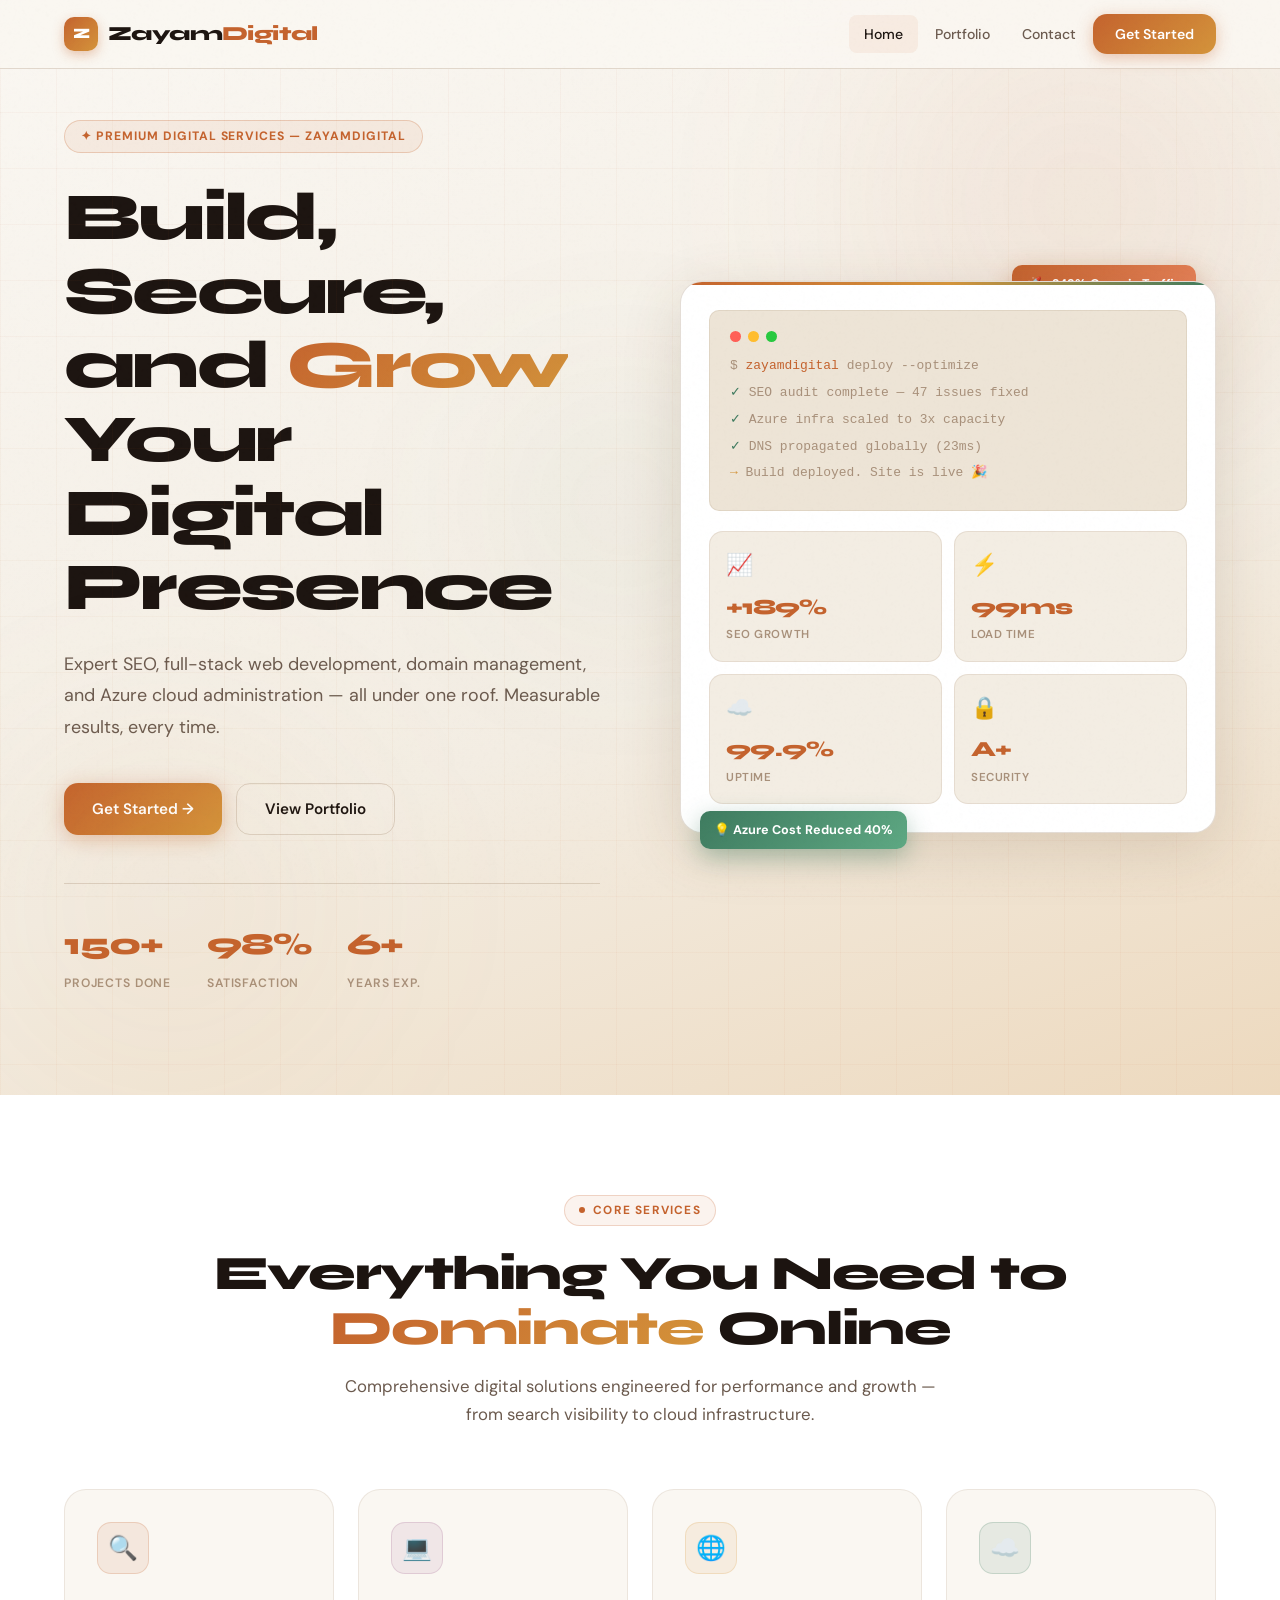
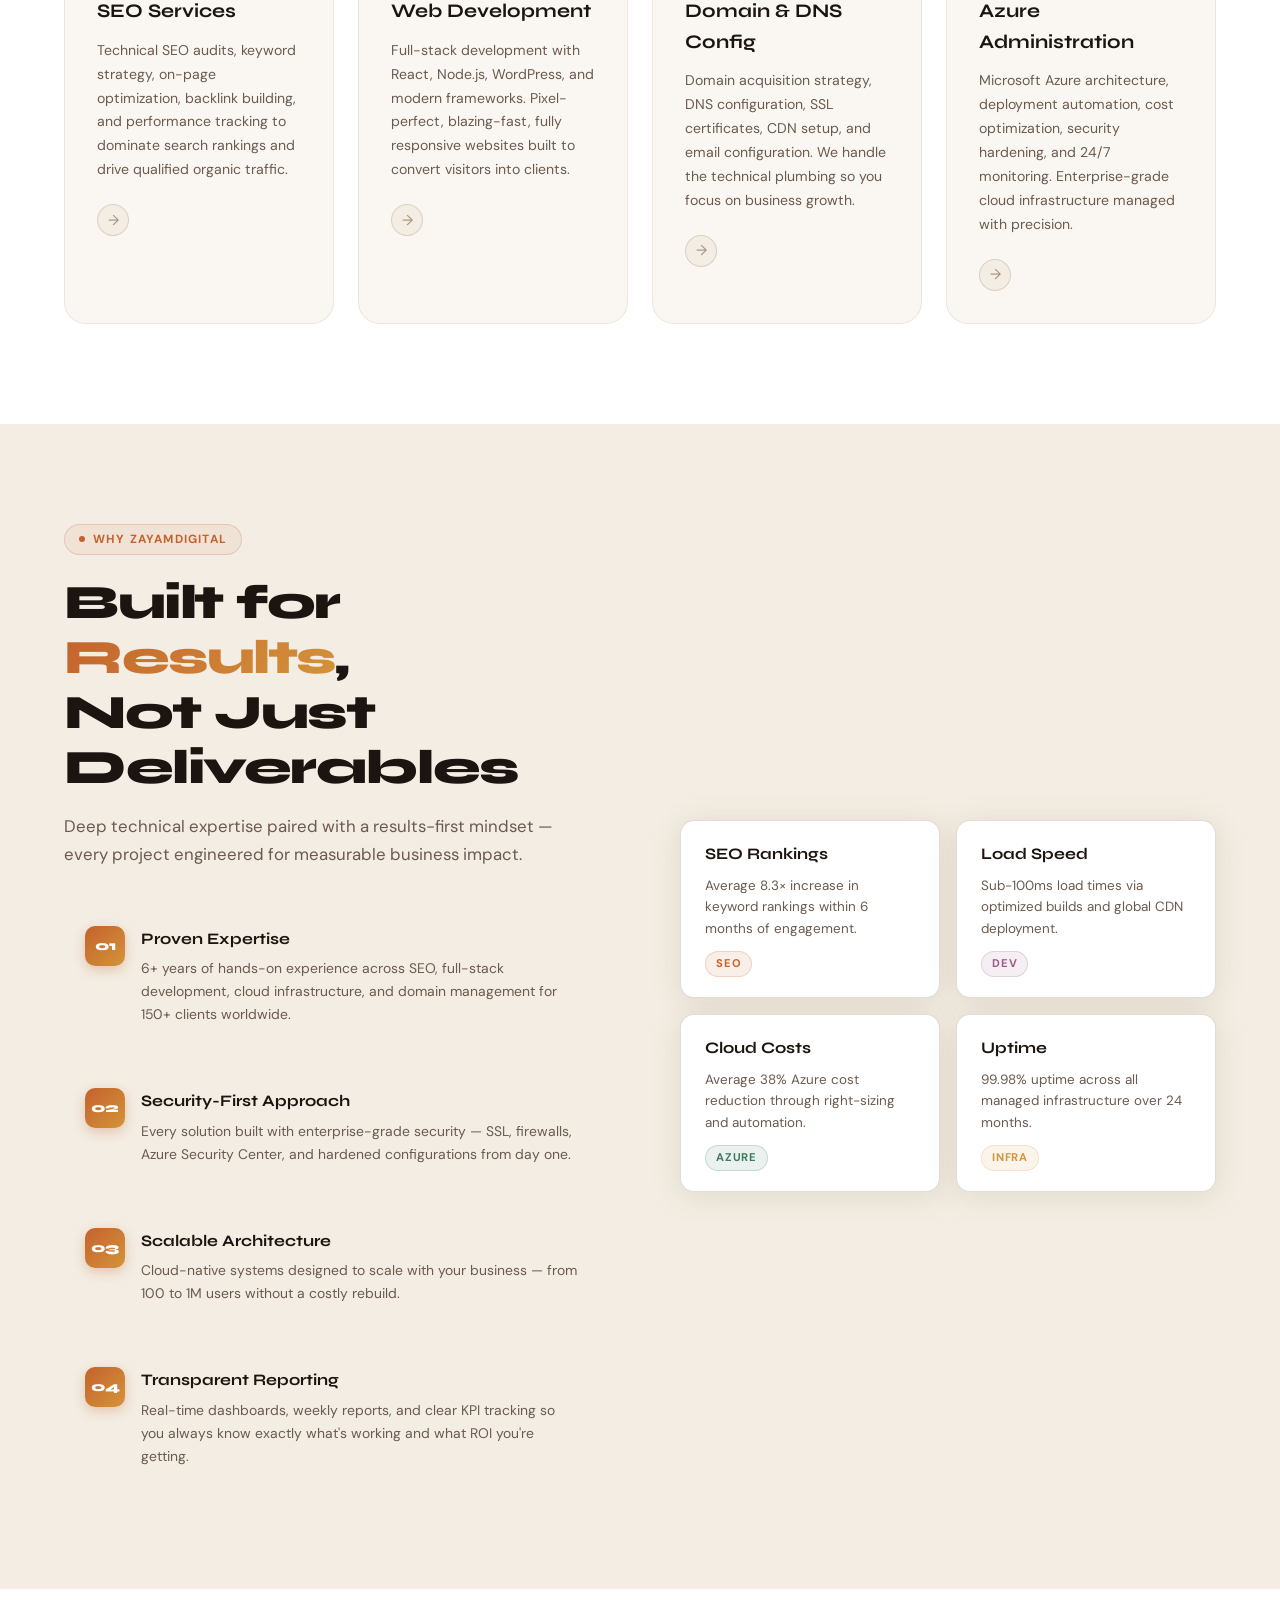
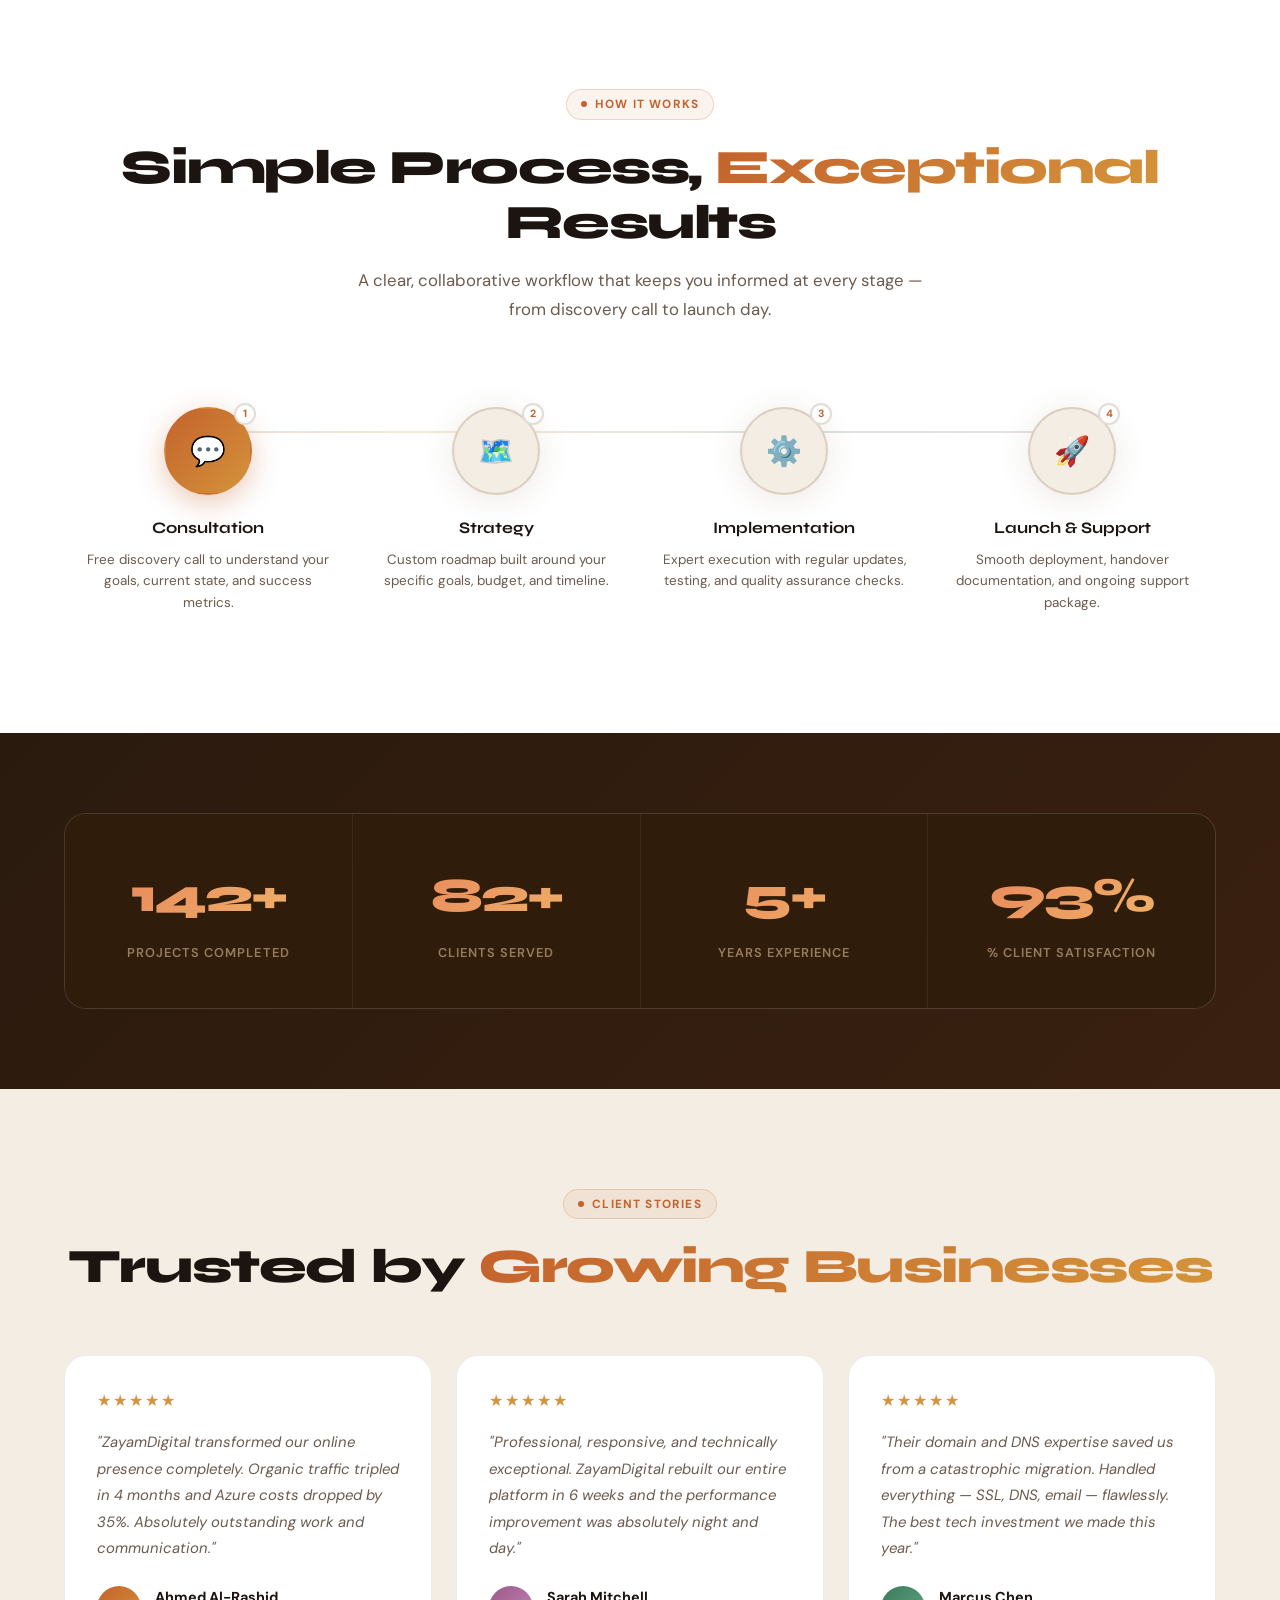
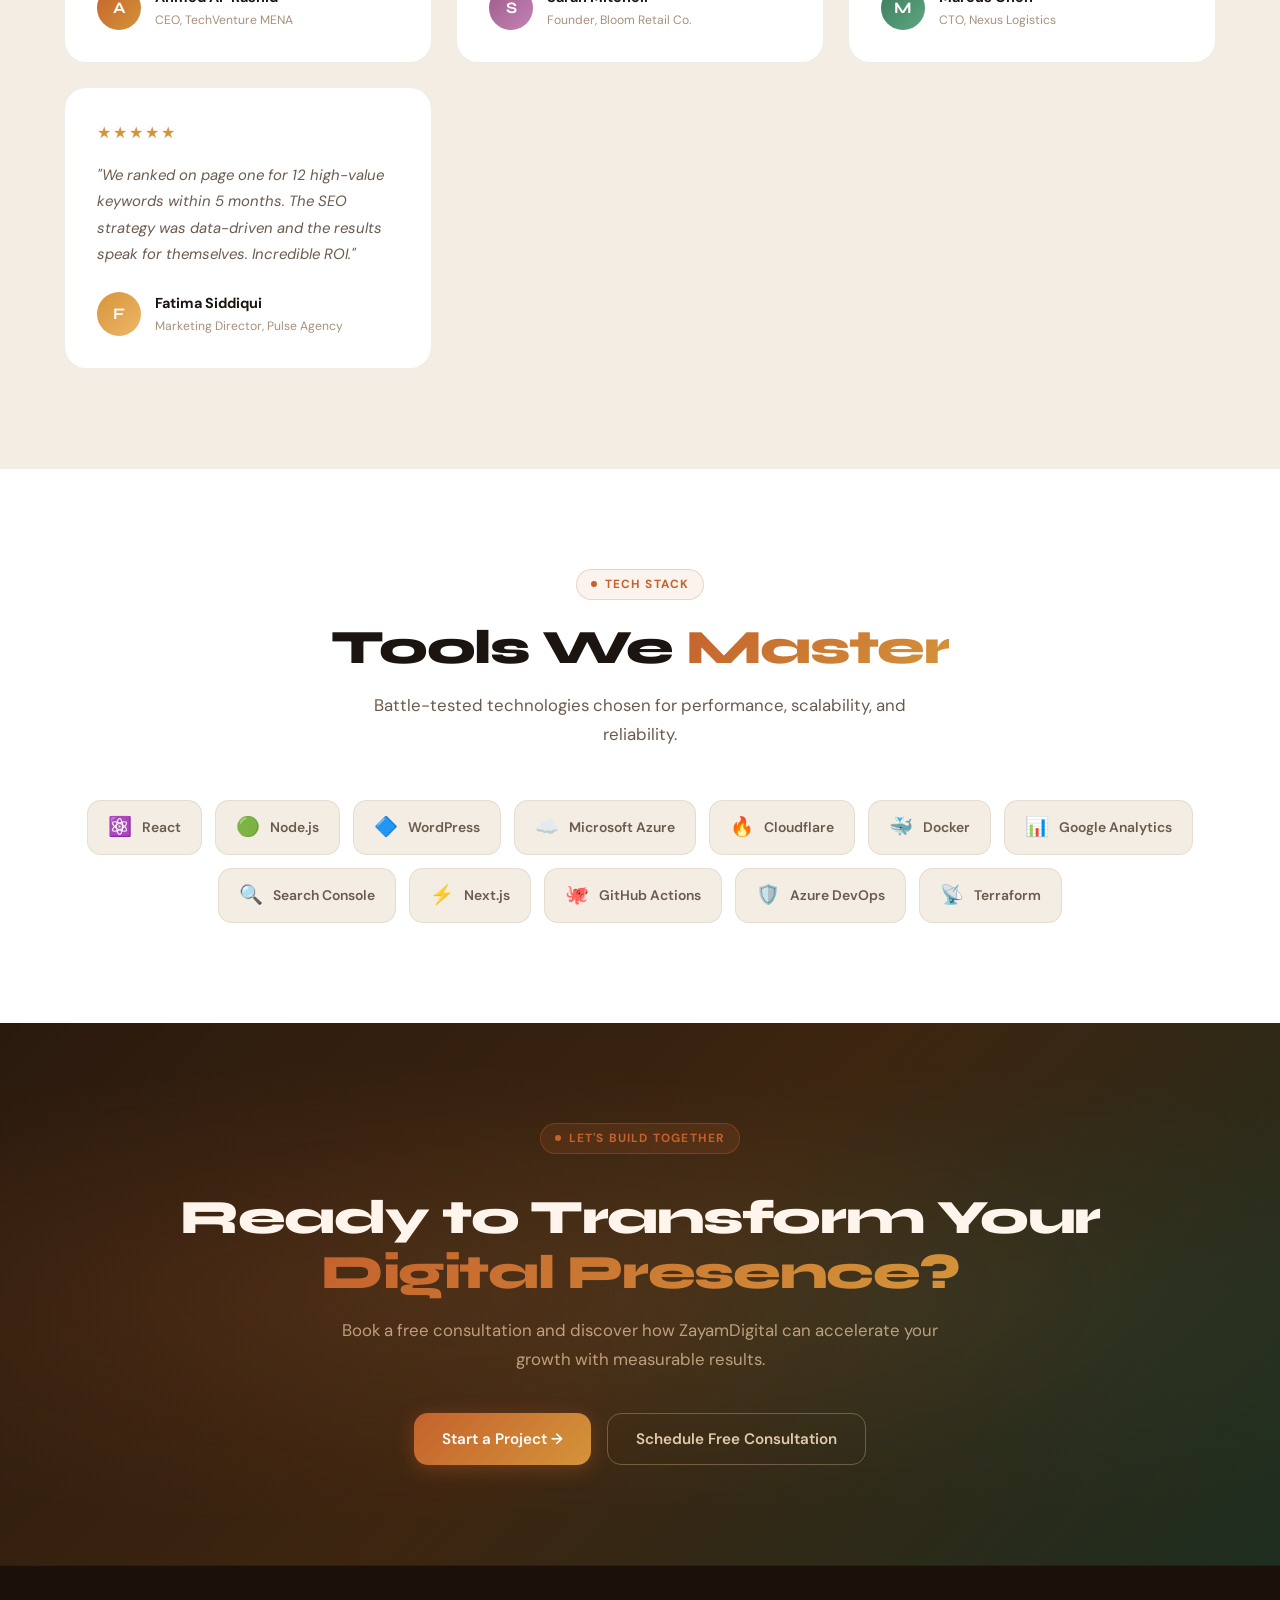
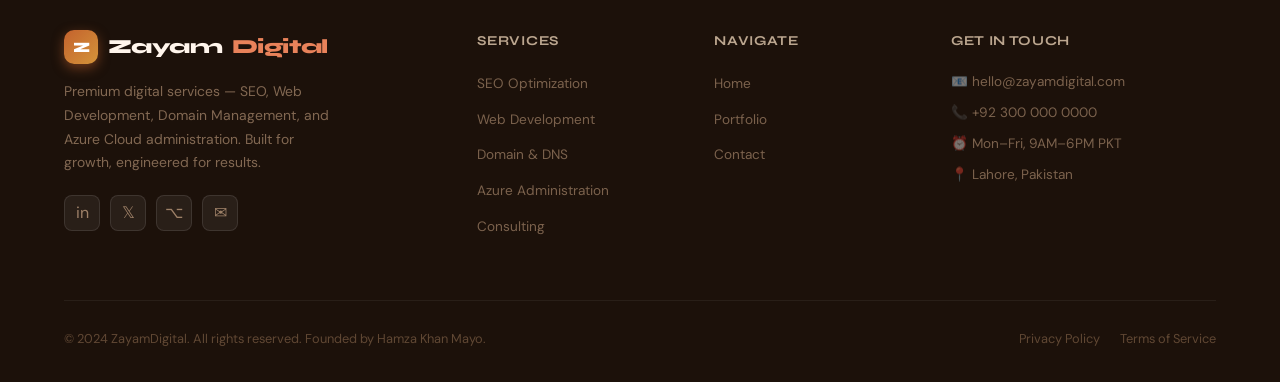
==== index.html @ 0f91f9e6 "Add files via upload" ====
<!DOCTYPE html>
<html lang="en">
<head>
<meta charset="UTF-8"/>
<meta name="viewport" content="width=device-width, initial-scale=1.0"/>
<title>ZayamDigital — SEO, Web Development, Azure & Domain Services</title>
<meta name="description" content="ZayamDigital — Expert SEO, Web Development, Domain Management and Azure Cloud Administration. Build, secure, and grow your digital presence."/>
<meta name="keywords" content="SEO services, web development, Azure administration, domain configuration, digital agency Pakistan"/>
<meta property="og:title" content="ZayamDigital — Digital Excellence"/>
<meta property="og:description" content="Expert SEO, Web Development, Domain Management and Azure Cloud Administration."/>
<meta property="og:type" content="website"/>
<link rel="preconnect" href="https://fonts.googleapis.com"/>
<link href="https://fonts.googleapis.com/css2?family=Syne:wght@400;600;700;800&family=DM+Sans:ital,wght@0,300;0,400;0,500;1,300&display=swap" rel="stylesheet"/>
<link rel="stylesheet" href="style.css"/>
</head>
<body>

<!-- ═══ NAVIGATION ═══ -->
<nav id="navbar">
  <div class="nav-inner">
    <a href="index.html" class="logo" aria-label="ZayamDigital Home">
      <div class="logo-icon">Z</div>
      <span class="logo-text">Zayam<span>Digital</span></span>
    </a>
    <div class="nav-links" id="navLinks">
      <a href="index.html" class="active">Home</a>
      <a href="portfolio.html">Portfolio</a>
      <a href="contact.html">Contact</a>
      <a href="contact.html" class="nav-cta">Get Started</a>
    </div>
    <button class="mobile-toggle" id="mobileToggle" aria-label="Toggle menu">
      <span></span><span></span><span></span>
    </button>
  </div>
  <div class="mobile-menu" id="mobileMenu">
    <a href="index.html" class="active">Home</a>
    <a href="portfolio.html">Portfolio</a>
    <a href="contact.html">Contact</a>
    <a href="contact.html" style="color:var(--terra);font-weight:700">Get Started →</a>
  </div>
</nav>

<!-- ═══ HERO ═══ -->
<section class="hero">
  <div class="grid-bg"></div>
  <div class="hero-orb orb1"></div>
  <div class="hero-orb orb2"></div>
  <div class="hero-orb orb3"></div>
  <div class="hero-content container">
    <div>
      <div class="hero-badge">✦ Premium Digital Services — ZayamDigital</div>
      <h1 class="hero-title">
        Build, Secure,<br>
        and <span class="highlight">Grow</span> Your<br>
        Digital Presence
      </h1>
      <p class="hero-sub">
        Expert SEO, full-stack web development, domain management, and Azure cloud administration — all under one roof. Measurable results, every time.
      </p>
      <div class="hero-actions">
        <a href="contact.html" class="btn btn-primary">Get Started →</a>
        <a href="portfolio.html" class="btn btn-ghost">View Portfolio</a>
      </div>
      <div class="hero-stats">
        <div class="hero-stat"><strong>150+</strong><span>Projects Done</span></div>
        <div class="hero-stat"><strong>98%</strong><span>Satisfaction</span></div>
        <div class="hero-stat"><strong>6+</strong><span>Years Exp.</span></div>
      </div>
    </div>
    <div class="hero-visual">
      <div class="float-badge top">🚀 +243% Organic Traffic</div>
      <div class="hero-card">
        <div class="terminal">
          <div class="terminal-header">
            <div class="dot r"></div><div class="dot y"></div><div class="dot g"></div>
          </div>
          <div class="terminal-line"><span class="t-dim">$</span> <span class="t-terra">zayamdigital</span> <span class="t-dim">deploy --optimize</span></div>
          <div class="terminal-line"><span class="t-green">✓</span> <span class="t-dim">SEO audit complete — 47 issues fixed</span></div>
          <div class="terminal-line"><span class="t-green">✓</span> <span class="t-dim">Azure infra scaled to 3x capacity</span></div>
          <div class="terminal-line"><span class="t-green">✓</span> <span class="t-dim">DNS propagated globally (23ms)</span></div>
          <div class="terminal-line"><span class="t-gold">→</span> <span class="t-dim">Build deployed. Site is live 🎉</span></div>
        </div>
        <div class="hero-metrics">
          <div class="metric-card"><div class="metric-icon">📈</div><div class="metric-val">+189%</div><div class="metric-label">SEO Growth</div></div>
          <div class="metric-card"><div class="metric-icon">⚡</div><div class="metric-val">99ms</div><div class="metric-label">Load Time</div></div>
          <div class="metric-card"><div class="metric-icon">☁️</div><div class="metric-val">99.9%</div><div class="metric-label">Uptime</div></div>
          <div class="metric-card"><div class="metric-icon">🔒</div><div class="metric-val">A+</div><div class="metric-label">Security</div></div>
        </div>
      </div>
      <div class="float-badge bot">💡 Azure Cost Reduced 40%</div>
    </div>
  </div>
</section>

<!-- ═══ SERVICES ═══ -->
<section class="services">
  <div class="container">
    <div class="services-header reveal">
      <div class="section-label">Core Services</div>
      <h2 class="section-title">Everything You Need to <span class="highlight">Dominate</span> Online</h2>
      <p class="section-sub">Comprehensive digital solutions engineered for performance and growth — from search visibility to cloud infrastructure.</p>
    </div>
    <div class="services-grid">
      <div class="service-card c-terra reveal">
        <div class="svc-icon ic-terra">🔍</div>
        <h3>SEO Services</h3>
        <p>Technical SEO audits, keyword strategy, on-page optimization, backlink building, and performance tracking to dominate search rankings and drive qualified organic traffic.</p>
        <div class="svc-arrow">→</div>
      </div>
      <div class="service-card c-mauve reveal" style="transition-delay:.1s">
        <div class="svc-icon ic-mauve">💻</div>
        <h3>Web Development</h3>
        <p>Full-stack development with React, Node.js, WordPress, and modern frameworks. Pixel-perfect, blazing-fast, fully responsive websites built to convert visitors into clients.</p>
        <div class="svc-arrow">→</div>
      </div>
      <div class="service-card c-gold reveal" style="transition-delay:.2s">
        <div class="svc-icon ic-gold">🌐</div>
        <h3>Domain & DNS Config</h3>
        <p>Domain acquisition strategy, DNS configuration, SSL certificates, CDN setup, and email configuration. We handle the technical plumbing so you focus on business growth.</p>
        <div class="svc-arrow">→</div>
      </div>
      <div class="service-card c-sage reveal" style="transition-delay:.3s">
        <div class="svc-icon ic-sage">☁️</div>
        <h3>Azure Administration</h3>
        <p>Microsoft Azure architecture, deployment automation, cost optimization, security hardening, and 24/7 monitoring. Enterprise-grade cloud infrastructure managed with precision.</p>
        <div class="svc-arrow">→</div>
      </div>
    </div>
  </div>
</section>

<!-- ═══ WHY US ═══ -->
<section class="why-us">
  <div class="container">
    <div class="why-grid">
      <div class="reveal-l">
        <div class="section-label">Why ZayamDigital</div>
        <h2 class="section-title">Built for <span class="highlight">Results</span>,<br>Not Just Deliverables</h2>
        <p class="section-sub">Deep technical expertise paired with a results-first mindset — every project engineered for measurable business impact.</p>
        <div class="why-features">
          <div class="why-item">
            <div class="why-num">01</div>
            <div><h4>Proven Expertise</h4><p>6+ years of hands-on experience across SEO, full-stack development, cloud infrastructure, and domain management for 150+ clients worldwide.</p></div>
          </div>
          <div class="why-item">
            <div class="why-num">02</div>
            <div><h4>Security-First Approach</h4><p>Every solution built with enterprise-grade security — SSL, firewalls, Azure Security Center, and hardened configurations from day one.</p></div>
          </div>
          <div class="why-item">
            <div class="why-num">03</div>
            <div><h4>Scalable Architecture</h4><p>Cloud-native systems designed to scale with your business — from 100 to 1M users without a costly rebuild.</p></div>
          </div>
          <div class="why-item">
            <div class="why-num">04</div>
            <div><h4>Transparent Reporting</h4><p>Real-time dashboards, weekly reports, and clear KPI tracking so you always know exactly what's working and what ROI you're getting.</p></div>
          </div>
        </div>
      </div>
      <div class="reveal-r">
        <div class="orbit-grid">
          <div class="orbit-card"><h4>SEO Rankings</h4><p>Average 8.3× increase in keyword rankings within 6 months of engagement.</p><span class="orbit-label lbl-terra">SEO</span></div>
          <div class="orbit-card"><h4>Load Speed</h4><p>Sub-100ms load times via optimized builds and global CDN deployment.</p><span class="orbit-label lbl-mauve">Dev</span></div>
          <div class="orbit-card"><h4>Cloud Costs</h4><p>Average 38% Azure cost reduction through right-sizing and automation.</p><span class="orbit-label lbl-sage">Azure</span></div>
          <div class="orbit-card"><h4>Uptime</h4><p>99.98% uptime across all managed infrastructure over 24 months.</p><span class="orbit-label lbl-gold">Infra</span></div>
        </div>
      </div>
    </div>
  </div>
</section>

<!-- ═══ PROCESS ═══ -->
<section class="process">
  <div class="container">
    <div class="process-header reveal">
      <div class="section-label">How It Works</div>
      <h2 class="section-title">Simple Process, <span class="highlight">Exceptional</span> Results</h2>
      <p class="section-sub">A clear, collaborative workflow that keeps you informed at every stage — from discovery call to launch day.</p>
    </div>
    <div class="steps">
      <div class="step reveal" style="transition-delay:.05s">
        <div class="step-circle active"><span>💬</span><span class="step-num">1</span></div>
        <h4>Consultation</h4>
        <p>Free discovery call to understand your goals, current state, and success metrics.</p>
      </div>
      <div class="step reveal" style="transition-delay:.15s">
        <div class="step-circle"><span>🗺️</span><span class="step-num">2</span></div>
        <h4>Strategy</h4>
        <p>Custom roadmap built around your specific goals, budget, and timeline.</p>
      </div>
      <div class="step reveal" style="transition-delay:.25s">
        <div class="step-circle"><span>⚙️</span><span class="step-num">3</span></div>
        <h4>Implementation</h4>
        <p>Expert execution with regular updates, testing, and quality assurance checks.</p>
      </div>
      <div class="step reveal" style="transition-delay:.35s">
        <div class="step-circle"><span>🚀</span><span class="step-num">4</span></div>
        <h4>Launch & Support</h4>
        <p>Smooth deployment, handover documentation, and ongoing support package.</p>
      </div>
    </div>
  </div>
</section>

<!-- ═══ STATS ═══ -->
<section class="stats-section">
  <div class="stats-inner">
    <div class="stat-item reveal"><div class="stat-number" data-target="150">0</div><div class="stat-label">Projects Completed</div></div>
    <div class="stat-item reveal" style="transition-delay:.1s"><div class="stat-number" data-target="87">0</div><div class="stat-label">Clients Served</div></div>
    <div class="stat-item reveal" style="transition-delay:.2s"><div class="stat-number" data-target="6">0</div><div class="stat-label">Years Experience</div></div>
    <div class="stat-item reveal" style="transition-delay:.3s"><div class="stat-number" data-target="98">0</div><div class="stat-label">% Client Satisfaction</div></div>
  </div>
</section>

<!-- ═══ TESTIMONIALS ═══ -->
<section class="testimonials">
  <div class="container">
    <div class="testi-header reveal">
      <div class="section-label">Client Stories</div>
      <h2 class="section-title">Trusted by <span class="highlight">Growing Businesses</span></h2>
    </div>
    <div class="testi-grid">
      <div class="testi-card reveal" style="--tc-grad:linear-gradient(90deg,var(--terra),var(--gold))">
        <div class="stars">★★★★★</div>
        <p class="testi-text">"ZayamDigital transformed our online presence completely. Organic traffic tripled in 4 months and Azure costs dropped by 35%. Absolutely outstanding work and communication."</p>
        <div class="testi-author"><div class="author-avatar" style="background:linear-gradient(135deg,var(--terra),var(--gold))">A</div><div><div class="author-name">Ahmed Al-Rashid</div><div class="author-role">CEO, TechVenture MENA</div></div></div>
      </div>
      <div class="testi-card reveal" style="transition-delay:.1s;--tc-grad:linear-gradient(90deg,var(--mauve),#C484B5)">
        <div class="stars">★★★★★</div>
        <p class="testi-text">"Professional, responsive, and technically exceptional. ZayamDigital rebuilt our entire platform in 6 weeks and the performance improvement was absolutely night and day."</p>
        <div class="testi-author"><div class="author-avatar" style="background:linear-gradient(135deg,var(--mauve),#C484B5)">S</div><div><div class="author-name">Sarah Mitchell</div><div class="author-role">Founder, Bloom Retail Co.</div></div></div>
      </div>
      <div class="testi-card reveal" style="transition-delay:.2s;--tc-grad:linear-gradient(90deg,var(--sage),var(--sage-lt))">
        <div class="stars">★★★★★</div>
        <p class="testi-text">"Their domain and DNS expertise saved us from a catastrophic migration. Handled everything — SSL, DNS, email — flawlessly. The best tech investment we made this year."</p>
        <div class="testi-author"><div class="author-avatar" style="background:linear-gradient(135deg,var(--sage),var(--sage-lt))">M</div><div><div class="author-name">Marcus Chen</div><div class="author-role">CTO, Nexus Logistics</div></div></div>
      </div>
      <div class="testi-card reveal" style="transition-delay:.3s;--tc-grad:linear-gradient(90deg,var(--gold),var(--gold-lt))">
        <div class="stars">★★★★★</div>
        <p class="testi-text">"We ranked on page one for 12 high-value keywords within 5 months. The SEO strategy was data-driven and the results speak for themselves. Incredible ROI."</p>
        <div class="testi-author"><div class="author-avatar" style="background:linear-gradient(135deg,var(--gold),var(--gold-lt))">F</div><div><div class="author-name">Fatima Siddiqui</div><div class="author-role">Marketing Director, Pulse Agency</div></div></div>
      </div>
    </div>
  </div>
</section>

<!-- ═══ TECH STACK ═══ -->
<section class="tech-stack">
  <div class="container">
    <div class="tech-header reveal">
      <div class="section-label">Tech Stack</div>
      <h2 class="section-title">Tools We <span class="highlight">Master</span></h2>
      <p class="section-sub" style="margin:0 auto">Battle-tested technologies chosen for performance, scalability, and reliability.</p>
    </div>
    <div class="tech-logos reveal">
      <div class="tech-chip"><span>⚛️</span> React</div>
      <div class="tech-chip"><span>🟢</span> Node.js</div>
      <div class="tech-chip"><span>🔷</span> WordPress</div>
      <div class="tech-chip"><span>☁️</span> Microsoft Azure</div>
      <div class="tech-chip"><span>🔥</span> Cloudflare</div>
      <div class="tech-chip"><span>🐳</span> Docker</div>
      <div class="tech-chip"><span>📊</span> Google Analytics</div>
      <div class="tech-chip"><span>🔍</span> Search Console</div>
      <div class="tech-chip"><span>⚡</span> Next.js</div>
      <div class="tech-chip"><span>🐙</span> GitHub Actions</div>
      <div class="tech-chip"><span>🛡️</span> Azure DevOps</div>
      <div class="tech-chip"><span>📡</span> Terraform</div>
    </div>
  </div>
</section>

<!-- ═══ CTA ═══ -->
<section class="cta-section">
  <div class="container" style="position:relative;z-index:1">
    <div class="section-label reveal" style="display:inline-flex">Let's Build Together</div>
    <h2 class="section-title reveal" style="margin-top:16px">Ready to Transform Your<br><span class="highlight">Digital Presence?</span></h2>
    <p class="section-sub reveal">Book a free consultation and discover how ZayamDigital can accelerate your growth with measurable results.</p>
    <div class="cta-actions reveal">
      <a href="contact.html" class="btn btn-primary">Start a Project →</a>
      <a href="contact.html" class="btn btn-cta-ghost">Schedule Free Consultation</a>
    </div>
  </div>
</section>

<!-- ═══ FOOTER ═══ -->
<footer>
  <div class="footer-inner">
    <div class="footer-grid">
      <div class="footer-brand">
        <div class="foot-logo"><div class="logo-icon">Z</div>Zayam<span>Digital</span></div>
        <p>Premium digital services — SEO, Web Development, Domain Management, and Azure Cloud administration. Built for growth, engineered for results.</p>
        <div class="footer-social">
          <a class="social-btn" href="#" aria-label="LinkedIn">in</a>
          <a class="social-btn" href="#" aria-label="Twitter">𝕏</a>
          <a class="social-btn" href="#" aria-label="GitHub">⌥</a>
          <a class="social-btn" href="mailto:hello@zayamdigital.com" aria-label="Email">✉</a>
        </div>
      </div>
      <div class="footer-col">
        <h5>Services</h5>
        <ul>
          <li><a href="contact.html">SEO Optimization</a></li>
          <li><a href="contact.html">Web Development</a></li>
          <li><a href="contact.html">Domain & DNS</a></li>
          <li><a href="contact.html">Azure Administration</a></li>
          <li><a href="contact.html">Consulting</a></li>
        </ul>
      </div>
      <div class="footer-col">
        <h5>Navigate</h5>
        <ul>
          <li><a href="index.html">Home</a></li>
          <li><a href="portfolio.html">Portfolio</a></li>
          <li><a href="contact.html">Contact</a></li>
        </ul>
      </div>
      <div class="footer-col">
        <h5>Get in Touch</h5>
        <div class="footer-contact">
          <p>📧 hello@zayamdigital.com</p>
          <p>📞 +92 300 000 0000</p>
          <p>⏰ Mon–Fri, 9AM–6PM PKT</p>
          <p>📍 Lahore, Pakistan</p>
        </div>
      </div>
    </div>
    <div class="footer-bottom">
      <p>© 2024 ZayamDigital. All rights reserved. Founded by Hamza Khan Mayo.</p>
      <div class="footer-links">
        <a href="#">Privacy Policy</a>
        <a href="#">Terms of Service</a>
      </div>
    </div>
  </div>
</footer>

<button class="scroll-top" id="scrollTop" aria-label="Back to top">↑</button>
<script src="main.js"></script>
</body>
</html>
---- style.css ----
/* ─── CSS VARIABLES — WARM BEIGE PALETTE ─── */
:root{
  --bg:#FAF7F2;
  --bg2:#F3EDE3;
  --bg3:#EDE4D6;
  --surface:#FFFFFF;
  --surface2:#F7F2EA;
  --border:rgba(139,110,80,0.13);
  --border2:rgba(139,110,80,0.23);
  --terra:#C4622D;
  --terra-lt:#E8825A;
  --terra-dk:#9B4A1E;
  --sage:#3D7A5E;
  --sage-lt:#5DA882;
  --mauve:#9B5A8A;
  --gold:#D4943A;
  --gold-lt:#F0B86A;
  --text:#1C1410;
  --text2:#6B5A4E;
  --text3:#A8907A;
  --font-head:'Syne',sans-serif;
  --font-body:'DM Sans',sans-serif;
  --radius:14px;
  --radius-lg:22px;
  --shadow:0 4px 32px rgba(100,70,40,0.12);
  --shadow-lg:0 16px 60px rgba(100,70,40,0.16);
}

/* ─── RESET & BASE ─── */
*,*::before,*::after{box-sizing:border-box;margin:0;padding:0}
html{scroll-behavior:smooth}
body{background:var(--bg);color:var(--text);font-family:var(--font-body);line-height:1.6;overflow-x:hidden;-webkit-font-smoothing:antialiased}
a{color:inherit;text-decoration:none}
button{cursor:pointer;border:none;outline:none;font-family:inherit}
ul{list-style:none}
img{max-width:100%;display:block}

/* Paper texture */
body::before{content:'';position:fixed;inset:0;background-image:url("data:image/svg+xml,%3Csvg viewBox='0 0 300 300' xmlns='http://www.w3.org/2000/svg'%3E%3Cfilter id='n'%3E%3CfeTurbulence type='fractalNoise' baseFrequency='0.65' numOctaves='4' stitchTiles='stitch'/%3E%3C/filter%3E%3Crect width='100%25' height='100%25' filter='url(%23n)' opacity='0.03'/%3E%3C/svg%3E");pointer-events:none;z-index:1000;opacity:.5}

/* Grid background */
.grid-bg{position:absolute;inset:0;background-image:linear-gradient(rgba(196,98,45,0.04) 1px,transparent 1px),linear-gradient(90deg,rgba(196,98,45,0.04) 1px,transparent 1px);background-size:56px 56px;pointer-events:none}

/* Page fade in */
body{animation:fadeIn .4s ease}
@keyframes fadeIn{from{opacity:0;transform:translateY(10px)}to{opacity:1;transform:none}}

/* ─── NAVIGATION ─── */
nav{position:fixed;top:0;left:0;right:0;z-index:900;padding:0 5%;backdrop-filter:blur(20px) saturate(160%);background:rgba(250,247,242,0.93);border-bottom:1px solid var(--border2);transition:all .3s ease}
.nav-inner{max-width:1200px;margin:0 auto;display:flex;align-items:center;justify-content:space-between;height:68px}
.logo{display:flex;align-items:center;gap:10px;font-family:var(--font-head);font-weight:800;font-size:1.25rem;letter-spacing:-.03em}
.logo-icon{width:34px;height:34px;border-radius:10px;background:linear-gradient(135deg,var(--terra),var(--gold));display:flex;align-items:center;justify-content:center;font-size:.9rem;font-weight:800;color:#fff;box-shadow:0 4px 12px rgba(196,98,45,.35)}
.logo-text{color:var(--text)}
.logo-text span{color:var(--terra)}
.nav-links{display:flex;align-items:center;gap:2px}
.nav-links a{display:inline-block;padding:8px 15px;font-family:var(--font-body);font-size:.88rem;color:var(--text2);border-radius:8px;transition:.2s ease;font-weight:500}
.nav-links a:hover,.nav-links a.active{color:var(--text);background:rgba(196,98,45,.08)}
.nav-cta{background:linear-gradient(135deg,var(--terra),var(--gold)) !important;color:#fff !important;padding:9px 22px !important;font-weight:600 !important;border-radius:var(--radius) !important;box-shadow:0 4px 16px rgba(196,98,45,.35) !important;display:inline-block !important}
.nav-cta:hover{transform:translateY(-1px);box-shadow:0 6px 24px rgba(196,98,45,.5) !important;color:#fff !important}
.mobile-toggle{display:none;flex-direction:column;gap:5px;background:none;padding:8px;cursor:pointer;border:none}
.mobile-toggle span{width:22px;height:2px;background:var(--text2);border-radius:2px;transition:.3s;display:block}
.mobile-menu{display:none;flex-direction:column;gap:4px;background:var(--surface);border:1.5px solid var(--border2);border-radius:var(--radius);padding:12px;position:absolute;top:76px;right:5%;left:5%;z-index:800;box-shadow:var(--shadow-lg)}
.mobile-menu.show{display:flex}
.mobile-menu a{display:block;padding:12px 16px;font-family:var(--font-body);font-size:.95rem;color:var(--text2);border-radius:8px;transition:.2s ease;font-weight:500}
.mobile-menu a:hover,.mobile-menu a.active{color:var(--terra);background:rgba(196,98,45,.08)}

/* ─── LAYOUT ─── */
section{padding:100px 5%;position:relative}
.container{max-width:1200px;margin:0 auto}
.section-label{display:inline-flex;align-items:center;gap:8px;font-size:.74rem;font-weight:700;letter-spacing:.1em;text-transform:uppercase;color:var(--terra);background:rgba(196,98,45,.08);border:1px solid rgba(196,98,45,.22);padding:5px 14px;border-radius:100px;margin-bottom:20px}
.section-label::before{content:'';width:6px;height:6px;border-radius:50%;background:var(--terra);animation:pulse 2s infinite}
@keyframes pulse{0%,100%{opacity:1;transform:scale(1)}50%{opacity:.4;transform:scale(.7)}}
.section-title{font-family:var(--font-head);font-weight:800;font-size:clamp(2rem,4vw,3rem);line-height:1.15;letter-spacing:-.03em;margin-bottom:16px;color:var(--text)}
.section-sub{font-size:1.05rem;color:var(--text2);line-height:1.7;max-width:600px}
.highlight{background:linear-gradient(135deg,var(--terra),var(--gold));-webkit-background-clip:text;-webkit-text-fill-color:transparent;background-clip:text}
.text-center{text-align:center}

/* ─── BUTTONS ─── */
.btn{display:inline-flex;align-items:center;gap:8px;padding:13px 28px;border-radius:var(--radius);font-family:var(--font-body);font-weight:600;font-size:.95rem;transition:all .25s cubic-bezier(.4,0,.2,1);cursor:pointer;border:none}
.btn-primary{background:linear-gradient(135deg,var(--terra),var(--gold));color:#fff;box-shadow:0 4px 20px rgba(196,98,45,.35)}
.btn-primary:hover{transform:translateY(-2px);box-shadow:0 8px 32px rgba(196,98,45,.5)}
.btn-ghost{background:transparent;color:var(--text);border:1.5px solid var(--border2)}
.btn-ghost:hover{background:var(--bg2);border-color:rgba(139,110,80,.35)}
.btn-sage{background:linear-gradient(135deg,var(--sage),var(--sage-lt));color:#fff;box-shadow:0 4px 20px rgba(61,122,94,.3)}
.btn-sage:hover{transform:translateY(-2px);box-shadow:0 8px 32px rgba(61,122,94,.45)}

/* ─── HERO ─── */
.hero{min-height:100vh;display:flex;align-items:center;padding-top:120px;overflow:hidden;position:relative;background:linear-gradient(160deg,var(--bg) 0%,var(--bg2) 60%,#EDD9BE 100%)}
.hero-orb{position:absolute;border-radius:50%;filter:blur(90px);pointer-events:none}
.orb1{width:640px;height:640px;background:radial-gradient(circle,rgba(196,98,45,.1),transparent 70%);top:-120px;right:-120px}
.orb2{width:500px;height:500px;background:radial-gradient(circle,rgba(212,148,58,.08),transparent 70%);bottom:-60px;left:-80px}
.orb3{width:350px;height:350px;background:radial-gradient(circle,rgba(61,122,94,.07),transparent 70%);top:30%;left:35%}
.hero-content{max-width:1200px;margin:0 auto;display:grid;grid-template-columns:1fr 1fr;gap:80px;align-items:center}
.hero-badge{display:inline-flex;align-items:center;gap:8px;font-size:.76rem;font-weight:700;letter-spacing:.08em;text-transform:uppercase;color:var(--terra);background:rgba(196,98,45,.08);border:1px solid rgba(196,98,45,.25);padding:6px 16px;border-radius:100px;margin-bottom:28px}
.hero-title{font-family:var(--font-head);font-weight:800;font-size:clamp(2.8rem,5.5vw,4.2rem);line-height:1.1;letter-spacing:-.04em;margin-bottom:24px;color:var(--text)}
.hero-sub{font-size:1.12rem;color:var(--text2);line-height:1.75;margin-bottom:40px}
.hero-actions{display:flex;flex-wrap:wrap;gap:14px}
.hero-stats{display:flex;gap:36px;margin-top:48px;padding-top:36px;border-top:1px solid var(--border2)}
.hero-stat strong{display:block;font-family:var(--font-head);font-size:1.9rem;font-weight:800;color:var(--terra);letter-spacing:-.03em}
.hero-stat span{font-size:.76rem;color:var(--text3);font-weight:600;text-transform:uppercase;letter-spacing:.07em}

/* Hero card */
.hero-visual{position:relative}
.hero-card{background:var(--surface);border:1px solid var(--border2);border-radius:var(--radius-lg);padding:28px;box-shadow:var(--shadow-lg);position:relative;overflow:hidden}
.hero-card::after{content:'';position:absolute;top:0;left:0;right:0;height:3px;background:linear-gradient(90deg,var(--terra),var(--gold),var(--sage))}
.terminal{background:var(--bg3);border-radius:10px;padding:20px;font-family:'Courier New',monospace;font-size:.81rem;border:1px solid var(--border);margin-bottom:20px}
.terminal-header{display:flex;align-items:center;gap:7px;margin-bottom:14px}
.dot{width:11px;height:11px;border-radius:50%}.dot.r{background:#FF5F56}.dot.y{background:#FFBD2E}.dot.g{background:#27C93F}
.t-dim{color:var(--text3)}.t-terra{color:var(--terra)}.t-green{color:var(--sage)}.t-gold{color:var(--gold)}
.terminal-line{margin-bottom:6px;line-height:1.6;color:var(--text)}
.hero-metrics{display:grid;grid-template-columns:1fr 1fr;gap:12px}
.metric-card{background:var(--bg2);border:1px solid var(--border);border-radius:var(--radius);padding:16px;transition:.3s ease}
.metric-card:hover{border-color:rgba(196,98,45,.3);transform:translateY(-2px);box-shadow:var(--shadow)}
.metric-icon{font-size:1.35rem;margin-bottom:7px}
.metric-val{font-family:var(--font-head);font-weight:800;font-size:1.35rem;color:var(--terra);letter-spacing:-.03em}
.metric-label{font-size:.72rem;color:var(--text3);font-weight:600;margin-top:2px;text-transform:uppercase;letter-spacing:.05em}
.float-badge{position:absolute;backdrop-filter:blur(12px);border-radius:10px;padding:9px 14px;font-size:.79rem;font-weight:700;color:#fff;animation:float 4s ease-in-out infinite}
.float-badge.top{top:-16px;right:20px;background:linear-gradient(135deg,var(--terra),var(--terra-lt));box-shadow:0 8px 24px rgba(196,98,45,.4)}
.float-badge.bot{bottom:-16px;left:20px;background:linear-gradient(135deg,var(--sage),var(--sage-lt));box-shadow:0 8px 24px rgba(61,122,94,.4)}
@keyframes float{0%,100%{transform:translateY(0)}50%{transform:translateY(-8px)}}

/* ─── SERVICES ─── */
.services{background:var(--surface)}
.services-header{text-align:center;margin-bottom:60px}
.services-header .section-sub{margin:0 auto}
.services-grid{display:grid;grid-template-columns:repeat(auto-fit,minmax(258px,1fr));gap:24px}
.service-card{background:var(--bg);border:1.5px solid var(--border);border-radius:var(--radius-lg);padding:32px;transition:all .35s cubic-bezier(.4,0,.2,1);position:relative;overflow:hidden;cursor:pointer}
.service-card::before{content:'';position:absolute;bottom:0;left:0;right:0;height:4px;border-radius:0 0 var(--radius-lg) var(--radius-lg);opacity:0;transition:.35s ease}
.c-terra::before{background:linear-gradient(90deg,var(--terra),var(--gold))}
.c-sage::before{background:linear-gradient(90deg,var(--sage),var(--sage-lt))}
.c-mauve::before{background:linear-gradient(90deg,var(--mauve),#C484B5)}
.c-gold::before{background:linear-gradient(90deg,var(--gold),var(--gold-lt))}
.service-card:hover{transform:translateY(-6px);box-shadow:var(--shadow-lg);border-color:rgba(196,98,45,.25)}
.service-card:hover::before{opacity:1}
.svc-icon{width:52px;height:52px;border-radius:14px;margin-bottom:22px;display:flex;align-items:center;justify-content:center;font-size:1.5rem}
.ic-terra{background:rgba(196,98,45,.1);border:1.5px solid rgba(196,98,45,.2)}
.ic-sage{background:rgba(61,122,94,.1);border:1.5px solid rgba(61,122,94,.2)}
.ic-mauve{background:rgba(155,90,138,.1);border:1.5px solid rgba(155,90,138,.2)}
.ic-gold{background:rgba(212,148,58,.1);border:1.5px solid rgba(212,148,58,.2)}
.service-card h3{font-family:var(--font-head);font-weight:700;font-size:1.2rem;margin-bottom:12px;color:var(--text)}
.service-card p{font-size:.88rem;color:var(--text2);line-height:1.7}
.svc-arrow{margin-top:22px;width:32px;height:32px;border-radius:50%;background:var(--bg2);border:1px solid var(--border2);display:flex;align-items:center;justify-content:center;font-size:.9rem;transition:.3s ease;color:var(--text3)}
.service-card:hover .svc-arrow{background:var(--terra);border-color:var(--terra);color:#fff}

/* ─── WHY US ─── */
.why-us{background:var(--bg2)}
.why-grid{display:grid;grid-template-columns:1fr 1fr;gap:80px;align-items:center}
.why-features{display:flex;flex-direction:column;gap:20px;margin-top:36px}
.why-item{display:flex;gap:16px;align-items:flex-start;padding:20px;border-radius:var(--radius);border:1.5px solid transparent;transition:.3s ease}
.why-item:hover{background:var(--surface);border-color:var(--border2);box-shadow:var(--shadow)}
.why-num{min-width:40px;height:40px;border-radius:10px;background:linear-gradient(135deg,var(--terra),var(--gold));display:flex;align-items:center;justify-content:center;font-family:var(--font-head);font-weight:800;font-size:.85rem;color:#fff;box-shadow:0 4px 12px rgba(196,98,45,.3);flex-shrink:0}
.why-item h4{font-family:var(--font-head);font-weight:700;margin-bottom:6px;color:var(--text)}
.why-item p{font-size:.87rem;color:var(--text2);line-height:1.65}
.orbit-grid{display:grid;grid-template-columns:1fr 1fr;gap:16px}
.orbit-card{background:var(--surface);border:1.5px solid var(--border2);border-radius:var(--radius);padding:20px 24px;box-shadow:var(--shadow);transition:.3s ease}
.orbit-card:hover{transform:translateY(-3px);box-shadow:var(--shadow-lg)}
.orbit-card h4{font-family:var(--font-head);font-weight:700;margin-bottom:8px;font-size:1rem;color:var(--text)}
.orbit-card p{font-size:.84rem;color:var(--text2)}
.orbit-label{display:inline-block;padding:3px 10px;border-radius:100px;font-size:.7rem;font-weight:700;margin-top:12px;text-transform:uppercase;letter-spacing:.07em}
.lbl-terra{background:rgba(196,98,45,.1);color:var(--terra);border:1px solid rgba(196,98,45,.2)}
.lbl-sage{background:rgba(61,122,94,.1);color:var(--sage);border:1px solid rgba(61,122,94,.2)}
.lbl-mauve{background:rgba(155,90,138,.1);color:var(--mauve);border:1px solid rgba(155,90,138,.2)}
.lbl-gold{background:rgba(212,148,58,.1);color:var(--gold);border:1px solid rgba(212,148,58,.2)}

/* ─── PROCESS ─── */
.process{background:var(--surface)}
.process-header{text-align:center;margin-bottom:64px}
.process-header .section-sub{margin:0 auto}
.steps{display:grid;grid-template-columns:repeat(4,1fr);gap:0;position:relative}
.steps::before{content:'';position:absolute;top:44px;left:12%;right:12%;height:2px;background:linear-gradient(90deg,var(--terra),var(--gold),var(--sage),var(--mauve));opacity:.2}
.step{text-align:center;padding:20px;transition:.3s ease}
.step:hover .step-circle{transform:scale(1.08)}
.step-circle{width:88px;height:88px;border-radius:50%;margin:0 auto 20px;display:flex;align-items:center;justify-content:center;font-size:1.8rem;background:var(--bg2);border:2px solid var(--border2);transition:.3s ease;position:relative;z-index:1;box-shadow:var(--shadow)}
.step-circle.active{background:linear-gradient(135deg,var(--terra),var(--gold));border-color:transparent;box-shadow:0 8px 28px rgba(196,98,45,.35)}
.step-num{position:absolute;top:-6px;right:-6px;width:22px;height:22px;border-radius:50%;background:var(--surface);border:2px solid var(--border2);font-size:.66rem;font-weight:700;color:var(--terra);display:flex;align-items:center;justify-content:center}
.step h4{font-family:var(--font-head);font-weight:700;font-size:1rem;margin-bottom:8px;color:var(--text)}
.step p{font-size:.84rem;color:var(--text2);line-height:1.6}

/* ─── STATS ─── */
.stats-section{background:linear-gradient(135deg,#2A1A0E,#3A2010);overflow:hidden;padding:80px 5%}
.stats-inner{max-width:1200px;margin:0 auto;display:grid;grid-template-columns:repeat(4,1fr);gap:1px;background:rgba(255,255,255,.06);border-radius:var(--radius-lg);overflow:hidden;border:1px solid rgba(255,255,255,.08)}
.stat-item{background:#2F1C0A;padding:44px 32px;text-align:center;transition:.3s ease}
.stat-item:hover{background:#3A2210}
.stat-number{font-family:var(--font-head);font-weight:800;font-size:3rem;letter-spacing:-.04em;margin-bottom:8px;background:linear-gradient(135deg,var(--terra-lt),var(--gold-lt));-webkit-background-clip:text;-webkit-text-fill-color:transparent;background-clip:text}
.stat-label{font-size:.8rem;color:rgba(255,220,180,.5);font-weight:600;text-transform:uppercase;letter-spacing:.08em}

/* ─── TESTIMONIALS ─── */
.testimonials{background:var(--bg2)}
.testi-header{text-align:center;margin-bottom:60px}
.testi-grid{display:grid;grid-template-columns:repeat(auto-fit,minmax(296px,1fr));gap:24px}
.testi-card{background:var(--surface);border:1.5px solid var(--border);border-radius:var(--radius-lg);padding:32px;transition:.35s ease;position:relative;overflow:hidden}
.testi-card::before{content:'';position:absolute;top:0;left:0;right:0;height:4px;background:var(--tc-grad,linear-gradient(90deg,var(--terra),var(--gold)));border-radius:var(--radius-lg) var(--radius-lg) 0 0;transform:scaleX(0);transform-origin:left;transition:.4s ease}
.testi-card:hover{transform:translateY(-4px);box-shadow:var(--shadow-lg);border-color:rgba(196,98,45,.2)}
.testi-card:hover::before{transform:scaleX(1)}
.stars{color:var(--gold);font-size:1rem;margin-bottom:16px;letter-spacing:2px}
.testi-text{font-size:.93rem;color:var(--text2);line-height:1.78;margin-bottom:24px;font-style:italic}
.testi-author{display:flex;align-items:center;gap:14px}
.author-avatar{width:44px;height:44px;border-radius:50%;display:flex;align-items:center;justify-content:center;font-family:var(--font-head);font-weight:700;font-size:1rem;color:#fff}
.author-name{font-weight:700;font-size:.9rem;color:var(--text)}
.author-role{font-size:.76rem;color:var(--text3);margin-top:2px}

/* ─── TECH STACK ─── */
.tech-stack{background:var(--surface)}
.tech-header{text-align:center;margin-bottom:52px}
.tech-logos{display:flex;flex-wrap:wrap;justify-content:center;gap:13px}
.tech-chip{display:flex;align-items:center;gap:10px;padding:11px 20px;border-radius:var(--radius);background:var(--bg2);border:1.5px solid var(--border);font-size:.87rem;font-weight:600;color:var(--text2);transition:.3s ease}
.tech-chip:hover{border-color:rgba(196,98,45,.35);background:rgba(196,98,45,.05);color:var(--text);transform:translateY(-2px);box-shadow:var(--shadow)}
.tech-chip span{font-size:1.2rem}

/* ─── CTA SECTION ─── */
.cta-section{background:linear-gradient(135deg,#2A1A0E 0%,#3D2510 50%,#1E2E20 100%);padding:100px 5%;text-align:center;position:relative;overflow:hidden}
.cta-section::before{content:'';position:absolute;inset:0;background:radial-gradient(ellipse at 30% 50%,rgba(196,98,45,.15),transparent 60%),radial-gradient(ellipse at 70% 50%,rgba(61,122,94,.12),transparent 60%);pointer-events:none}
.cta-section .section-title{color:#FFF5EC}
.cta-section .section-sub{color:rgba(255,220,180,.65);font-size:1.05rem;margin:0 auto 40px}
.cta-actions{display:flex;justify-content:center;flex-wrap:wrap;gap:16px}
.cta-section .section-label{background:rgba(196,98,45,.15);border-color:rgba(196,98,45,.35)}
.btn-cta-ghost{background:transparent;color:rgba(255,230,200,.85);border:1.5px solid rgba(255,210,160,.3)}
.btn-cta-ghost:hover{background:rgba(255,255,255,.06);border-color:rgba(255,210,160,.5)}

/* ─── FOOTER ─── */
footer{background:#1C110A;border-top:1px solid rgba(255,255,255,.06);padding:64px 5% 32px}
.footer-inner{max-width:1200px;margin:0 auto}
.footer-grid{display:grid;grid-template-columns:2fr 1fr 1fr 1.5fr;gap:60px;margin-bottom:52px}
.foot-logo{display:flex;align-items:center;gap:10px;font-family:var(--font-head);font-weight:800;font-size:1.25rem;letter-spacing:-.03em;color:#FFF5EC}
.foot-logo .logo-icon{box-shadow:0 4px 12px rgba(196,98,45,.5)}
.foot-logo span{color:var(--terra-lt)}
.footer-brand p{font-size:.87rem;color:rgba(255,210,170,.45);line-height:1.7;max-width:280px;margin-top:16px}
.footer-social{display:flex;gap:10px;margin-top:20px}
.social-btn{width:36px;height:36px;border-radius:8px;background:rgba(255,255,255,.06);border:1px solid rgba(255,255,255,.1);display:flex;align-items:center;justify-content:center;font-size:1rem;transition:.3s ease;color:rgba(255,210,170,.55);text-decoration:none}
.social-btn:hover{background:rgba(196,98,45,.2);border-color:rgba(196,98,45,.4);color:#fff;transform:translateY(-2px)}
.footer-col h5{font-family:var(--font-head);font-weight:700;font-size:.85rem;margin-bottom:18px;color:rgba(255,230,200,.7);letter-spacing:.05em;text-transform:uppercase}
.footer-col ul li{margin-bottom:10px}
.footer-col ul li a{font-size:.85rem;color:rgba(255,210,170,.42);transition:.2s ease}
.footer-col ul li a:hover{color:var(--terra-lt)}
.footer-contact p{font-size:.85rem;color:rgba(255,210,170,.42);line-height:1.7;margin-bottom:8px;display:flex;align-items:flex-start;gap:8px}
.footer-bottom{padding-top:28px;border-top:1px solid rgba(255,255,255,.06);display:flex;align-items:center;justify-content:space-between;flex-wrap:wrap;gap:16px}
.footer-bottom p{font-size:.8rem;color:rgba(255,200,150,.3)}
.footer-links{display:flex;gap:20px}
.footer-links a{font-size:.8rem;color:rgba(255,200,150,.3);transition:.2s ease}
.footer-links a:hover{color:var(--terra-lt)}

/* ─── PORTFOLIO PAGE ─── */
.port-hero{padding:140px 5% 80px;background:linear-gradient(160deg,var(--bg) 0%,var(--bg2) 60%,#EDD9BE 100%);position:relative;overflow:hidden}
.port-hero-content{max-width:1200px;margin:0 auto;display:grid;grid-template-columns:1fr 1fr;gap:80px;align-items:center}
.port-avatar{width:160px;height:160px;border-radius:24px;background:linear-gradient(135deg,var(--terra),var(--gold));display:flex;align-items:center;justify-content:center;font-family:var(--font-head);font-size:3rem;font-weight:800;color:#fff;margin-bottom:28px;box-shadow:0 20px 60px rgba(196,98,45,.3);letter-spacing:-.02em}
.skills-grid{display:flex;flex-direction:column;gap:18px}
.skill-row{display:flex;flex-direction:column;gap:6px}
.skill-label-row{display:flex;justify-content:space-between;font-size:.87rem;font-weight:600;color:var(--text2)}
.skill-pct{color:var(--terra);font-family:var(--font-head);font-weight:700}
.skill-bar{height:6px;background:var(--bg3);border-radius:100px;overflow:hidden;border:1px solid var(--border)}
.skill-fill{height:100%;border-radius:100px;background:linear-gradient(90deg,var(--terra),var(--gold));transition:width 1.6s cubic-bezier(.4,0,.2,1);width:0}
.projects-section{padding:80px 5%;background:var(--surface)}
.projects-grid{display:grid;grid-template-columns:repeat(auto-fill,minmax(336px,1fr));gap:28px;margin-top:52px}
.project-card{background:var(--bg);border:1.5px solid var(--border);border-radius:var(--radius-lg);overflow:hidden;transition:.35s cubic-bezier(.4,0,.2,1)}
.project-card:hover{transform:translateY(-6px);border-color:rgba(196,98,45,.3);box-shadow:var(--shadow-lg)}
.project-thumb{height:190px;display:flex;align-items:center;justify-content:center;font-size:4rem;position:relative;overflow:hidden}
.project-thumb::before{content:'';position:absolute;inset:0;background:var(--gradient,linear-gradient(135deg,#2A1A0E,#3A2510))}
.project-thumb span{position:relative;z-index:1}
.project-body{padding:24px}
.project-tags{display:flex;flex-wrap:wrap;gap:6px;margin-bottom:14px}
.tag{padding:3px 10px;border-radius:100px;font-size:.68rem;font-weight:700;text-transform:uppercase;letter-spacing:.06em}
.tag-seo{background:rgba(196,98,45,.1);color:var(--terra);border:1px solid rgba(196,98,45,.2)}
.tag-dev{background:rgba(155,90,138,.1);color:var(--mauve);border:1px solid rgba(155,90,138,.2)}
.tag-cloud{background:rgba(61,122,94,.1);color:var(--sage);border:1px solid rgba(61,122,94,.2)}
.tag-domain{background:rgba(212,148,58,.1);color:var(--gold);border:1px solid rgba(212,148,58,.2)}
.project-body h3{font-family:var(--font-head);font-weight:700;margin-bottom:10px;font-size:1.08rem;color:var(--text)}
.project-body p{font-size:.85rem;color:var(--text2);line-height:1.65;margin-bottom:16px}
.tech-pills{display:flex;flex-wrap:wrap;gap:6px;margin-bottom:16px}
.pill{padding:3px 10px;border-radius:6px;background:var(--bg2);border:1px solid var(--border);font-size:.7rem;color:var(--text3);font-weight:500}
.project-result{background:rgba(61,122,94,.08);border:1px solid rgba(61,122,94,.18);border-radius:8px;padding:10px 14px;font-size:.81rem;color:var(--sage);font-weight:600}
.project-result::before{content:'📈 '}
.partners-section{padding:80px 5%;background:var(--bg2)}
.partner-logos{display:flex;flex-wrap:wrap;justify-content:center;gap:16px;margin-top:52px}
.partner-logo{background:var(--surface);border:1.5px solid var(--border);border-radius:var(--radius);padding:16px 30px;font-family:var(--font-head);font-weight:700;font-size:.95rem;color:var(--text3);transition:.3s ease}
.partner-logo:hover{border-color:rgba(196,98,45,.3);color:var(--terra);background:rgba(196,98,45,.05);transform:translateY(-2px)}

/* ─── CONTACT PAGE ─── */
.contact-page{padding:120px 5% 80px;background:var(--bg)}
.contact-grid{max-width:1200px;margin:0 auto;display:grid;grid-template-columns:1fr 1.4fr;gap:80px;align-items:start}
.contact-info h2{font-family:var(--font-head);font-weight:800;font-size:2.4rem;letter-spacing:-.03em;margin-bottom:16px;color:var(--text)}
.contact-info>p{color:var(--text2);line-height:1.7;margin-bottom:36px}
.info-item{display:flex;align-items:flex-start;gap:16px;margin-bottom:24px}
.info-icon{width:44px;height:44px;border-radius:12px;background:rgba(196,98,45,.08);border:1.5px solid rgba(196,98,45,.18);display:flex;align-items:center;justify-content:center;font-size:1.1rem;flex-shrink:0}
.info-content h5{font-family:var(--font-head);font-weight:700;margin-bottom:4px;font-size:.93rem;color:var(--text)}
.info-content p{font-size:.85rem;color:var(--text2);margin:0;line-height:1.6}
.contact-form-box{background:var(--surface);border:1.5px solid var(--border2);border-radius:var(--radius-lg);padding:40px;box-shadow:var(--shadow-lg);position:relative;overflow:hidden}
.contact-form-box::before{content:'';position:absolute;top:0;left:0;right:0;height:4px;background:linear-gradient(90deg,var(--terra),var(--gold),var(--sage))}
.form-title{font-family:var(--font-head);font-weight:800;font-size:1.5rem;margin-bottom:8px;letter-spacing:-.02em;color:var(--text)}
.form-sub{font-size:.87rem;color:var(--text2);margin-bottom:32px;line-height:1.6}
.form-group{margin-bottom:20px}
.form-row{display:grid;grid-template-columns:1fr 1fr;gap:16px}
label{display:block;font-size:.76rem;font-weight:700;color:var(--text3);margin-bottom:8px;letter-spacing:.06em;text-transform:uppercase}
input,select,textarea{width:100%;background:var(--bg2);border:1.5px solid var(--border2);color:var(--text);border-radius:10px;padding:13px 16px;font-family:var(--font-body);font-size:.93rem;transition:.25s ease;outline:none;-webkit-appearance:none}
input:focus,select:focus,textarea:focus{border-color:var(--terra);box-shadow:0 0 0 3px rgba(196,98,45,.1);background:var(--surface)}
input::placeholder,textarea::placeholder{color:var(--text3)}
select{background-image:url("data:image/svg+xml,%3Csvg xmlns='http://www.w3.org/2000/svg' fill='%23A8907A' viewBox='0 0 16 16'%3E%3Cpath d='M7.247 11.14 2.451 5.658C1.885 5.013 2.345 4 3.204 4h9.592a1 1 0 0 1 .753 1.659l-4.796 5.48a1 1 0 0 1-1.506 0z'/%3E%3C/svg%3E");background-repeat:no-repeat;background-position:right 14px center;background-size:12px;padding-right:40px}
textarea{resize:vertical;min-height:130px;line-height:1.6}
.submit-btn{width:100%;justify-content:center;font-size:1rem;padding:15px 28px}
.form-success{display:none;text-align:center;padding:40px 20px}
.form-success.show{display:block}
.success-icon{font-size:3rem;margin-bottom:16px}
.success-title{font-family:var(--font-head);font-weight:800;font-size:1.4rem;margin-bottom:10px;color:var(--text)}
.success-msg{font-size:.88rem;color:var(--text2);line-height:1.7}
.office-hours{margin-top:36px;background:var(--bg2);border:1.5px solid var(--border);border-radius:var(--radius);padding:20px 24px}
.office-hours h5{font-family:var(--font-head);font-weight:700;margin-bottom:14px;font-size:.93rem;color:var(--text)}
.hours-row{display:flex;justify-content:space-between;font-size:.85rem;padding:7px 0;border-bottom:1px solid var(--border)}
.hours-row:last-child{border-bottom:none}
.hours-row span:first-child{color:var(--text2)}
.hours-row span:last-child{color:var(--terra);font-weight:700}
.form-error{color:var(--terra);font-size:.84rem;margin-bottom:16px;display:none;font-weight:600}

/* ─── SCROLL ANIMATIONS ─── */
.reveal{opacity:0;transform:translateY(30px);transition:.7s cubic-bezier(.4,0,.2,1)}
.reveal.visible{opacity:1;transform:none}
.reveal-l{opacity:0;transform:translateX(-30px);transition:.7s cubic-bezier(.4,0,.2,1)}
.reveal-l.visible{opacity:1;transform:none}
.reveal-r{opacity:0;transform:translateX(30px);transition:.7s cubic-bezier(.4,0,.2,1)}
.reveal-r.visible{opacity:1;transform:none}

/* ─── SCROLL TO TOP ─── */
.scroll-top{position:fixed;bottom:28px;right:28px;z-index:800;width:44px;height:44px;border-radius:50%;background:linear-gradient(135deg,var(--terra),var(--gold));color:#fff;font-size:1.1rem;border:none;box-shadow:0 4px 20px rgba(196,98,45,.4);opacity:0;transform:translateY(12px);transition:.3s ease;cursor:pointer;display:flex;align-items:center;justify-content:center}
.scroll-top.show{opacity:1;transform:none}
.scroll-top:hover{transform:translateY(-3px);box-shadow:0 8px 28px rgba(196,98,45,.55)}

/* ─── RESPONSIVE ─── */
@media(max-width:1024px){
  .footer-grid{grid-template-columns:1fr 1fr;gap:40px}
  .steps{grid-template-columns:repeat(2,1fr)}
  .steps::before{display:none}
}
@media(max-width:768px){
  .nav-links{display:none}
  .mobile-toggle{display:flex}
  .hero-content{grid-template-columns:1fr;gap:48px}
  .hero-visual{display:none}
  .hero-stats{gap:20px}
  .why-grid{grid-template-columns:1fr}
  .stats-inner{grid-template-columns:1fr 1fr}
  .steps{grid-template-columns:1fr 1fr}
  .port-hero-content{grid-template-columns:1fr}
  .contact-grid{grid-template-columns:1fr}
  .form-row{grid-template-columns:1fr}
  .footer-grid{grid-template-columns:1fr}
  section{padding:72px 5%}
}
@media(max-width:480px){
  .stats-inner{grid-template-columns:1fr}
  .steps{grid-template-columns:1fr}
  .hero-actions{flex-direction:column}
  .btn{width:100%;justify-content:center}
  .cta-actions{flex-direction:column}
}
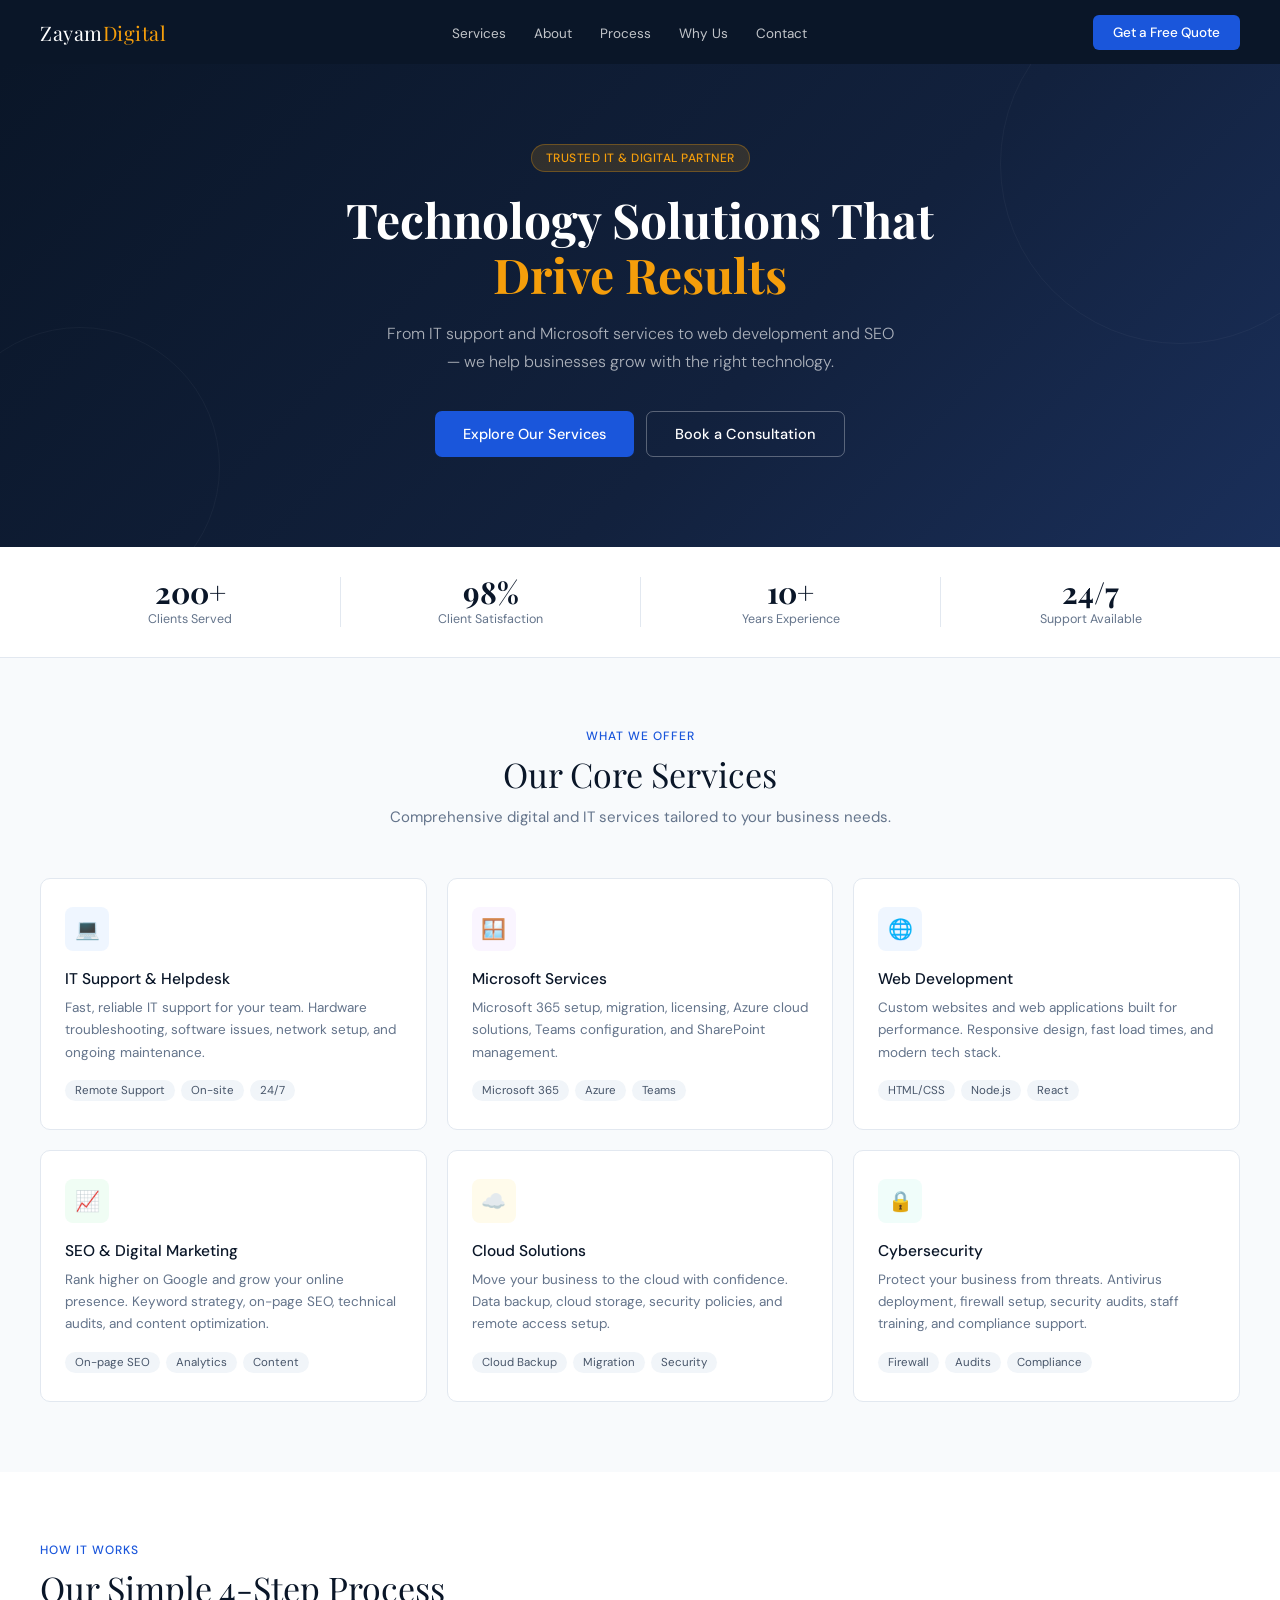
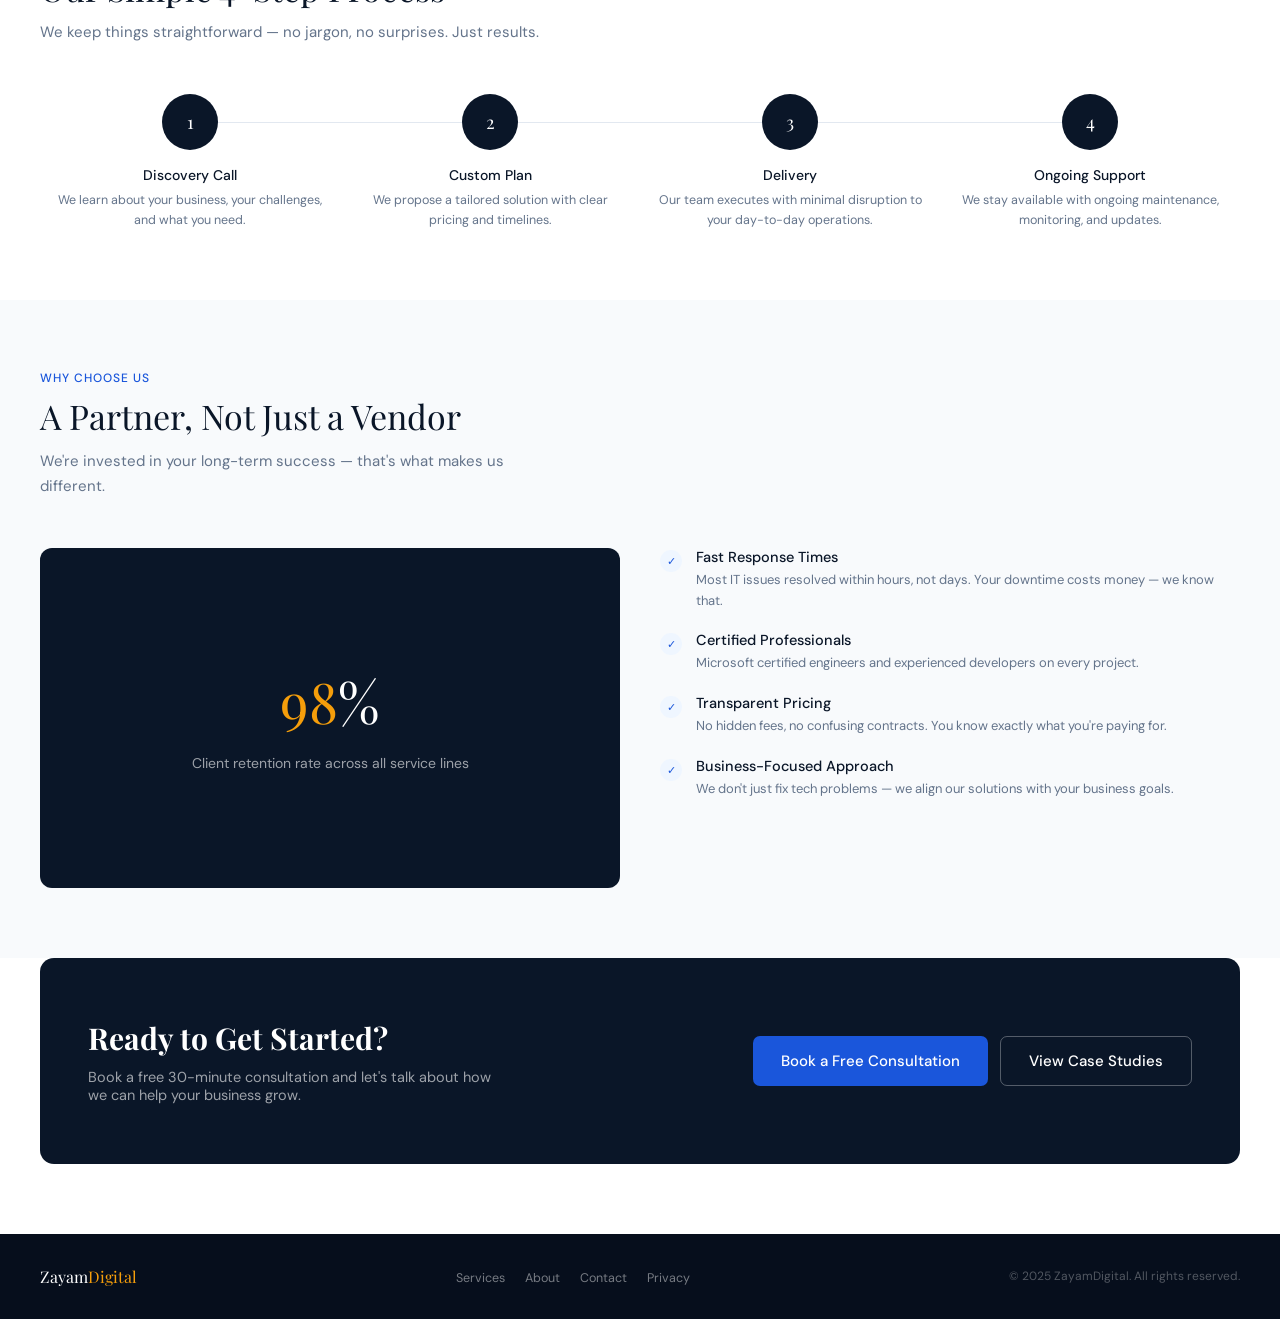
==== commit 76188853: "Add files via upload" ====
--- a/index.html
+++ b/index.html
@@ -1,339 +1,670 @@
 <!DOCTYPE html>
 <html lang="en">
 <head>
-<meta charset="UTF-8"/>
-<meta name="viewport" content="width=device-width, initial-scale=1.0"/>
-<title>ZayamDigital — SEO, Web Development, Azure & Domain Services</title>
-<meta name="description" content="ZayamDigital — Expert SEO, Web Development, Domain Management and Azure Cloud Administration. Build, secure, and grow your digital presence."/>
-<meta name="keywords" content="SEO services, web development, Azure administration, domain configuration, digital agency Pakistan"/>
-<meta property="og:title" content="ZayamDigital — Digital Excellence"/>
-<meta property="og:description" content="Expert SEO, Web Development, Domain Management and Azure Cloud Administration."/>
-<meta property="og:type" content="website"/>
-<link rel="preconnect" href="https://fonts.googleapis.com"/>
-<link href="https://fonts.googleapis.com/css2?family=Syne:wght@400;600;700;800&family=DM+Sans:ital,wght@0,300;0,400;0,500;1,300&display=swap" rel="stylesheet"/>
-<link rel="stylesheet" href="style.css"/>
+  <meta charset="UTF-8" />
+  <meta name="viewport" content="width=device-width, initial-scale=1.0" />
+  <title>ZayamDigital – IT & Digital Services</title>
+  <link rel="preconnect" href="https://fonts.googleapis.com" />
+  <link rel="preconnect" href="https://fonts.gstatic.com" crossorigin />
+  <link href="https://fonts.googleapis.com/css2?family=Playfair+Display:wght@600;700&family=DM+Sans:wght@300;400;500&display=swap" rel="stylesheet" />
+  <style>
+    *, *::before, *::after { margin: 0; padding: 0; box-sizing: border-box; }
+
+    :root {
+      --navy: #0a1628;
+      --navy2: #12213d;
+      --blue: #1a56db;
+      --blue-lt: #3b82f6;
+      --gold: #f59e0b;
+      --white: #ffffff;
+      --gray: #f8fafc;
+      --text: #1e293b;
+      --muted: #64748b;
+      --border: #e2e8f0;
+    }
+
+    body {
+      font-family: 'DM Sans', sans-serif;
+      color: var(--text);
+      background: var(--white);
+    }
+
+    /* ── NAV ── */
+    nav {
+      background: var(--navy);
+      padding: 0 40px;
+      display: flex;
+      align-items: center;
+      justify-content: space-between;
+      height: 64px;
+      position: sticky;
+      top: 0;
+      z-index: 100;
+    }
+    .logo {
+      font-family: 'Playfair Display', serif;
+      color: var(--white);
+      font-size: 20px;
+      letter-spacing: 0.5px;
+      text-decoration: none;
+    }
+    .logo span { color: var(--gold); }
+    .nav-links {
+      display: flex;
+      gap: 28px;
+      list-style: none;
+    }
+    .nav-links a {
+      color: rgba(255,255,255,0.75);
+      text-decoration: none;
+      font-size: 13.5px;
+      font-weight: 400;
+      transition: color 0.2s;
+    }
+    .nav-links a:hover { color: var(--white); }
+    .nav-cta {
+      background: var(--blue);
+      color: var(--white);
+      border: none;
+      padding: 9px 20px;
+      border-radius: 6px;
+      font-size: 13.5px;
+      cursor: pointer;
+      font-family: 'DM Sans', sans-serif;
+      font-weight: 500;
+      transition: background 0.2s;
+    }
+    .nav-cta:hover { background: var(--blue-lt); }
+
+    /* ── HERO ── */
+    .hero {
+      background: linear-gradient(135deg, var(--navy) 0%, var(--navy2) 60%, #1a2f5a 100%);
+      padding: 80px 40px 90px;
+      text-align: center;
+      position: relative;
+      overflow: hidden;
+    }
+    .hero::before {
+      content: '';
+      position: absolute;
+      top: -80px; right: -80px;
+      width: 360px; height: 360px;
+      border-radius: 50%;
+      border: 1px solid rgba(255,255,255,0.04);
+    }
+    .hero::after {
+      content: '';
+      position: absolute;
+      bottom: -60px; left: -60px;
+      width: 280px; height: 280px;
+      border-radius: 50%;
+      border: 1px solid rgba(255,255,255,0.04);
+    }
+    .hero-badge {
+      display: inline-block;
+      background: rgba(245,158,11,0.15);
+      color: var(--gold);
+      font-size: 12px;
+      font-weight: 500;
+      padding: 5px 14px;
+      border-radius: 20px;
+      border: 1px solid rgba(245,158,11,0.3);
+      margin-bottom: 20px;
+      letter-spacing: 0.5px;
+      text-transform: uppercase;
+    }
+    .hero h1 {
+      font-family: 'Playfair Display', serif;
+      font-size: 48px;
+      color: var(--white);
+      line-height: 1.15;
+      max-width: 680px;
+      margin: 0 auto 18px;
+    }
+    .hero h1 span { color: var(--gold); }
+    .hero p {
+      color: rgba(255,255,255,0.65);
+      font-size: 16px;
+      max-width: 520px;
+      margin: 0 auto 36px;
+      line-height: 1.7;
+      font-weight: 300;
+    }
+    .hero-btns {
+      display: flex;
+      gap: 12px;
+      justify-content: center;
+      flex-wrap: wrap;
+    }
+    .btn-primary {
+      background: var(--blue);
+      color: var(--white);
+      padding: 13px 28px;
+      border-radius: 7px;
+      font-size: 14.5px;
+      font-weight: 500;
+      border: none;
+      cursor: pointer;
+      font-family: 'DM Sans', sans-serif;
+      transition: background 0.2s;
+    }
+    .btn-primary:hover { background: var(--blue-lt); }
+    .btn-outline {
+      background: transparent;
+      color: var(--white);
+      padding: 13px 28px;
+      border-radius: 7px;
+      font-size: 14.5px;
+      font-weight: 500;
+      border: 1px solid rgba(255,255,255,0.3);
+      cursor: pointer;
+      font-family: 'DM Sans', sans-serif;
+      transition: border-color 0.2s, color 0.2s;
+    }
+    .btn-outline:hover { border-color: rgba(255,255,255,0.7); }
+
+    /* ── STATS ── */
+    .stats {
+      background: var(--white);
+      border-bottom: 1px solid var(--border);
+      padding: 30px 40px;
+      display: grid;
+      grid-template-columns: repeat(4, 1fr);
+      text-align: center;
+    }
+    .stat { padding: 0 20px; }
+    .stat + .stat { border-left: 1px solid var(--border); }
+    .stat-num {
+      font-family: 'Playfair Display', serif;
+      font-size: 30px;
+      font-weight: 700;
+      color: var(--navy);
+      line-height: 1;
+    }
+    .stat-lbl {
+      font-size: 12.5px;
+      color: var(--muted);
+      margin-top: 4px;
+    }
+
+    /* ── SECTION BASE ── */
+    section { padding: 70px 40px; }
+    .section-tag {
+      font-size: 12px;
+      font-weight: 500;
+      color: var(--blue);
+      text-transform: uppercase;
+      letter-spacing: 1px;
+      margin-bottom: 10px;
+    }
+    .section-title {
+      font-family: 'Playfair Display', serif;
+      font-size: 34px;
+      color: var(--navy);
+      margin-bottom: 12px;
+      line-height: 1.2;
+    }
+    .section-sub {
+      color: var(--muted);
+      font-size: 15px;
+      max-width: 500px;
+      line-height: 1.7;
+      margin-bottom: 48px;
+    }
+
+    /* ── SERVICES ── */
+    .services-bg { background: var(--gray); }
+    .services-grid {
+      display: grid;
+      grid-template-columns: repeat(3, 1fr);
+      gap: 20px;
+    }
+    .scard {
+      background: var(--white);
+      border: 1px solid var(--border);
+      border-radius: 10px;
+      padding: 28px 24px;
+      transition: border-color 0.2s, box-shadow 0.2s;
+    }
+    .scard:hover {
+      border-color: #93c5fd;
+      box-shadow: 0 4px 20px rgba(26,86,219,0.08);
+    }
+    .scard-icon {
+      width: 44px; height: 44px;
+      border-radius: 8px;
+      display: flex;
+      align-items: center;
+      justify-content: center;
+      margin-bottom: 18px;
+      font-size: 20px;
+    }
+    .icon-blue   { background: #eff6ff; }
+    .icon-amber  { background: #fffbeb; }
+    .icon-green  { background: #f0fdf4; }
+    .icon-purple { background: #faf5ff; }
+    .icon-teal   { background: #f0fdfa; }
+    .scard h3 {
+      font-size: 15.5px;
+      font-weight: 500;
+      color: var(--navy);
+      margin-bottom: 8px;
+    }
+    .scard p {
+      font-size: 13.5px;
+      color: var(--muted);
+      line-height: 1.65;
+    }
+    .scard-tags {
+      display: flex;
+      flex-wrap: wrap;
+      gap: 6px;
+      margin-top: 16px;
+    }
+    .tag {
+      font-size: 11.5px;
+      background: #f1f5f9;
+      color: #475569;
+      padding: 3px 10px;
+      border-radius: 12px;
+    }
+
+    /* ── PROCESS ── */
+    .process-steps {
+      display: grid;
+      grid-template-columns: repeat(4, 1fr);
+      gap: 0;
+      position: relative;
+    }
+    .process-steps::before {
+      content: '';
+      position: absolute;
+      top: 28px; left: 14%; right: 14%;
+      height: 1px;
+      background: var(--border);
+      z-index: 0;
+    }
+    .pstep {
+      text-align: center;
+      padding: 0 12px;
+      position: relative;
+      z-index: 1;
+    }
+    .pstep-num {
+      width: 56px; height: 56px;
+      border-radius: 50%;
+      background: var(--navy);
+      color: var(--white);
+      font-family: 'Playfair Display', serif;
+      font-size: 18px;
+      display: flex;
+      align-items: center;
+      justify-content: center;
+      margin: 0 auto 16px;
+    }
+    .pstep h4 {
+      font-size: 14px;
+      font-weight: 500;
+      color: var(--navy);
+      margin-bottom: 6px;
+    }
+    .pstep p {
+      font-size: 12.5px;
+      color: var(--muted);
+      line-height: 1.6;
+    }
+
+    /* ── WHY US ── */
+    .why-grid {
+      display: grid;
+      grid-template-columns: 1fr 1fr;
+      gap: 40px;
+      align-items: start;
+    }
+    .why-img {
+      background: var(--navy);
+      border-radius: 12px;
+      min-height: 340px;
+      display: flex;
+      align-items: center;
+      justify-content: center;
+      flex-direction: column;
+      gap: 16px;
+      padding: 40px;
+    }
+    .why-stat-big {
+      font-family: 'Playfair Display', serif;
+      font-size: 56px;
+      color: var(--white);
+    }
+    .why-stat-big span { color: var(--gold); }
+    .why-stat-label {
+      color: rgba(255,255,255,0.6);
+      font-size: 14px;
+      text-align: center;
+    }
+    .why-points {
+      display: flex;
+      flex-direction: column;
+      gap: 20px;
+    }
+    .why-point {
+      display: flex;
+      gap: 14px;
+      align-items: flex-start;
+    }
+    .why-check {
+      width: 22px; height: 22px;
+      border-radius: 50%;
+      background: #eff6ff;
+      display: flex;
+      align-items: center;
+      justify-content: center;
+      flex-shrink: 0;
+      margin-top: 2px;
+      font-size: 11px;
+      color: var(--blue);
+    }
+    .why-point h4 {
+      font-size: 14.5px;
+      font-weight: 500;
+      color: var(--navy);
+      margin-bottom: 4px;
+    }
+    .why-point p {
+      font-size: 13px;
+      color: var(--muted);
+      line-height: 1.6;
+    }
+
+    /* ── CTA BANNER ── */
+    .cta-section {
+      background: var(--navy);
+      border-radius: 14px;
+      margin: 0 40px 70px;
+      padding: 60px 48px;
+      display: flex;
+      align-items: center;
+      justify-content: space-between;
+      gap: 32px;
+      flex-wrap: wrap;
+    }
+    .cta-text h2 {
+      font-family: 'Playfair Display', serif;
+      font-size: 30px;
+      color: var(--white);
+      margin-bottom: 10px;
+    }
+    .cta-text p {
+      color: rgba(255,255,255,0.6);
+      font-size: 14.5px;
+      max-width: 420px;
+    }
+    .cta-btns {
+      display: flex;
+      gap: 12px;
+      flex-wrap: wrap;
+    }
+
+    /* ── FOOTER ── */
+    footer {
+      background: #060e1c;
+      padding: 32px 40px;
+      display: flex;
+      align-items: center;
+      justify-content: space-between;
+      flex-wrap: wrap;
+      gap: 12px;
+    }
+    .footer-logo {
+      font-family: 'Playfair Display', serif;
+      color: var(--white);
+      font-size: 16px;
+      text-decoration: none;
+    }
+    .footer-logo span { color: var(--gold); }
+    .footer-links {
+      display: flex;
+      gap: 20px;
+      list-style: none;
+    }
+    .footer-links a {
+      color: rgba(255,255,255,0.45);
+      text-decoration: none;
+      font-size: 12.5px;
+      transition: color 0.2s;
+    }
+    .footer-links a:hover { color: rgba(255,255,255,0.8); }
+    .footer-copy {
+      color: rgba(255,255,255,0.3);
+      font-size: 12px;
+    }
+
+    /* ── RESPONSIVE ── */
+    @media (max-width: 900px) {
+      .services-grid { grid-template-columns: repeat(2, 1fr); }
+      .why-grid { grid-template-columns: 1fr; }
+      .process-steps { grid-template-columns: repeat(2, 1fr); gap: 32px; }
+      .process-steps::before { display: none; }
+    }
+    @media (max-width: 600px) {
+      nav { padding: 0 20px; }
+      .nav-links { display: none; }
+      .hero { padding: 60px 24px 70px; }
+      .hero h1 { font-size: 32px; }
+      section { padding: 50px 24px; }
+      .stats { grid-template-columns: repeat(2, 1fr); gap: 20px; padding: 24px; }
+      .stat + .stat { border-left: none; }
+      .stat:nth-child(2n+1) { border-right: 1px solid var(--border); }
+      .services-grid { grid-template-columns: 1fr; }
+      .process-steps { grid-template-columns: 1fr; }
+      .cta-section { margin: 0 20px 50px; padding: 40px 28px; }
+      footer { padding: 24px 20px; flex-direction: column; align-items: flex-start; }
+    }
+  </style>
 </head>
 <body>
 
-<!-- ═══ NAVIGATION ═══ -->
-<nav id="navbar">
-  <div class="nav-inner">
-    <a href="index.html" class="logo" aria-label="ZayamDigital Home">
-      <div class="logo-icon">Z</div>
-      <span class="logo-text">Zayam<span>Digital</span></span>
-    </a>
-    <div class="nav-links" id="navLinks">
-      <a href="index.html" class="active">Home</a>
-      <a href="portfolio.html">Portfolio</a>
-      <a href="contact.html">Contact</a>
-      <a href="contact.html" class="nav-cta">Get Started</a>
-    </div>
-    <button class="mobile-toggle" id="mobileToggle" aria-label="Toggle menu">
-      <span></span><span></span><span></span>
-    </button>
-  </div>
-  <div class="mobile-menu" id="mobileMenu">
-    <a href="index.html" class="active">Home</a>
-    <a href="portfolio.html">Portfolio</a>
-    <a href="contact.html">Contact</a>
-    <a href="contact.html" style="color:var(--terra);font-weight:700">Get Started →</a>
-  </div>
-</nav>
-
-<!-- ═══ HERO ═══ -->
-<section class="hero">
-  <div class="grid-bg"></div>
-  <div class="hero-orb orb1"></div>
-  <div class="hero-orb orb2"></div>
-  <div class="hero-orb orb3"></div>
-  <div class="hero-content container">
-    <div>
-      <div class="hero-badge">✦ Premium Digital Services — ZayamDigital</div>
-      <h1 class="hero-title">
-        Build, Secure,<br>
-        and <span class="highlight">Grow</span> Your<br>
-        Digital Presence
-      </h1>
-      <p class="hero-sub">
-        Expert SEO, full-stack web development, domain management, and Azure cloud administration — all under one roof. Measurable results, every time.
-      </p>
-      <div class="hero-actions">
-        <a href="contact.html" class="btn btn-primary">Get Started →</a>
-        <a href="portfolio.html" class="btn btn-ghost">View Portfolio</a>
-      </div>
-      <div class="hero-stats">
-        <div class="hero-stat"><strong>150+</strong><span>Projects Done</span></div>
-        <div class="hero-stat"><strong>98%</strong><span>Satisfaction</span></div>
-        <div class="hero-stat"><strong>6+</strong><span>Years Exp.</span></div>
-      </div>
-    </div>
-    <div class="hero-visual">
-      <div class="float-badge top">🚀 +243% Organic Traffic</div>
-      <div class="hero-card">
-        <div class="terminal">
-          <div class="terminal-header">
-            <div class="dot r"></div><div class="dot y"></div><div class="dot g"></div>
-          </div>
-          <div class="terminal-line"><span class="t-dim">$</span> <span class="t-terra">zayamdigital</span> <span class="t-dim">deploy --optimize</span></div>
-          <div class="terminal-line"><span class="t-green">✓</span> <span class="t-dim">SEO audit complete — 47 issues fixed</span></div>
-          <div class="terminal-line"><span class="t-green">✓</span> <span class="t-dim">Azure infra scaled to 3x capacity</span></div>
-          <div class="terminal-line"><span class="t-green">✓</span> <span class="t-dim">DNS propagated globally (23ms)</span></div>
-          <div class="terminal-line"><span class="t-gold">→</span> <span class="t-dim">Build deployed. Site is live 🎉</span></div>
-        </div>
-        <div class="hero-metrics">
-          <div class="metric-card"><div class="metric-icon">📈</div><div class="metric-val">+189%</div><div class="metric-label">SEO Growth</div></div>
-          <div class="metric-card"><div class="metric-icon">⚡</div><div class="metric-val">99ms</div><div class="metric-label">Load Time</div></div>
-          <div class="metric-card"><div class="metric-icon">☁️</div><div class="metric-val">99.9%</div><div class="metric-label">Uptime</div></div>
-          <div class="metric-card"><div class="metric-icon">🔒</div><div class="metric-val">A+</div><div class="metric-label">Security</div></div>
-        </div>
-      </div>
-      <div class="float-badge bot">💡 Azure Cost Reduced 40%</div>
+  <!-- NAV -->
+  <nav>
+    <a href="#" class="logo">Zayam<span>Digital</span></a>
+    <ul class="nav-links">
+      <li><a href="#services">Services</a></li>
+      <li><a href="#about">About</a></li>
+      <li><a href="#process">Process</a></li>
+      <li><a href="#why">Why Us</a></li>
+      <li><a href="#contact">Contact</a></li>
+    </ul>
+    <button class="nav-cta">Get a Free Quote</button>
+  </nav>
+
+  <!-- HERO -->
+  <div class="hero">
+    <div class="hero-badge">Trusted IT &amp; Digital Partner</div>
+    <h1>Technology Solutions That <span>Drive Results</span></h1>
+    <p>From IT support and Microsoft services to web development and SEO — we help businesses grow with the right technology.</p>
+    <div class="hero-btns">
+      <button class="btn-primary">Explore Our Services</button>
+      <button class="btn-outline">Book a Consultation</button>
     </div>
   </div>
-</section>
-
-<!-- ═══ SERVICES ═══ -->
-<section class="services">
-  <div class="container">
-    <div class="services-header reveal">
-      <div class="section-label">Core Services</div>
-      <h2 class="section-title">Everything You Need to <span class="highlight">Dominate</span> Online</h2>
-      <p class="section-sub">Comprehensive digital solutions engineered for performance and growth — from search visibility to cloud infrastructure.</p>
+
+  <!-- STATS -->
+  <div class="stats">
+    <div class="stat"><div class="stat-num">200+</div><div class="stat-lbl">Clients Served</div></div>
+    <div class="stat"><div class="stat-num">98%</div><div class="stat-lbl">Client Satisfaction</div></div>
+    <div class="stat"><div class="stat-num">10+</div><div class="stat-lbl">Years Experience</div></div>
+    <div class="stat"><div class="stat-num">24/7</div><div class="stat-lbl">Support Available</div></div>
+  </div>
+
+  <!-- SERVICES -->
+  <section class="services-bg" id="services">
+    <div style="text-align:center;">
+      <div class="section-tag">What We Offer</div>
+      <div class="section-title" style="margin-bottom:10px;">Our Core Services</div>
+      <p style="color:var(--muted);font-size:15px;max-width:520px;margin:0 auto 48px;line-height:1.7;">
+        Comprehensive digital and IT services tailored to your business needs.
+      </p>
     </div>
     <div class="services-grid">
-      <div class="service-card c-terra reveal">
-        <div class="svc-icon ic-terra">🔍</div>
-        <h3>SEO Services</h3>
-        <p>Technical SEO audits, keyword strategy, on-page optimization, backlink building, and performance tracking to dominate search rankings and drive qualified organic traffic.</p>
-        <div class="svc-arrow">→</div>
-      </div>
-      <div class="service-card c-mauve reveal" style="transition-delay:.1s">
-        <div class="svc-icon ic-mauve">💻</div>
+      <div class="scard">
+        <div class="scard-icon icon-blue">💻</div>
+        <h3>IT Support &amp; Helpdesk</h3>
+        <p>Fast, reliable IT support for your team. Hardware troubleshooting, software issues, network setup, and ongoing maintenance.</p>
+        <div class="scard-tags">
+          <span class="tag">Remote Support</span>
+          <span class="tag">On-site</span>
+          <span class="tag">24/7</span>
+        </div>
+      </div>
+      <div class="scard">
+        <div class="scard-icon icon-purple">🪟</div>
+        <h3>Microsoft Services</h3>
+        <p>Microsoft 365 setup, migration, licensing, Azure cloud solutions, Teams configuration, and SharePoint management.</p>
+        <div class="scard-tags">
+          <span class="tag">Microsoft 365</span>
+          <span class="tag">Azure</span>
+          <span class="tag">Teams</span>
+        </div>
+      </div>
+      <div class="scard">
+        <div class="scard-icon icon-blue">🌐</div>
         <h3>Web Development</h3>
-        <p>Full-stack development with React, Node.js, WordPress, and modern frameworks. Pixel-perfect, blazing-fast, fully responsive websites built to convert visitors into clients.</p>
-        <div class="svc-arrow">→</div>
-      </div>
-      <div class="service-card c-gold reveal" style="transition-delay:.2s">
-        <div class="svc-icon ic-gold">🌐</div>
-        <h3>Domain & DNS Config</h3>
-        <p>Domain acquisition strategy, DNS configuration, SSL certificates, CDN setup, and email configuration. We handle the technical plumbing so you focus on business growth.</p>
-        <div class="svc-arrow">→</div>
-      </div>
-      <div class="service-card c-sage reveal" style="transition-delay:.3s">
-        <div class="svc-icon ic-sage">☁️</div>
-        <h3>Azure Administration</h3>
-        <p>Microsoft Azure architecture, deployment automation, cost optimization, security hardening, and 24/7 monitoring. Enterprise-grade cloud infrastructure managed with precision.</p>
-        <div class="svc-arrow">→</div>
-      </div>
+        <p>Custom websites and web applications built for performance. Responsive design, fast load times, and modern tech stack.</p>
+        <div class="scard-tags">
+          <span class="tag">HTML/CSS</span>
+          <span class="tag">Node.js</span>
+          <span class="tag">React</span>
+        </div>
+      </div>
+      <div class="scard">
+        <div class="scard-icon icon-green">📈</div>
+        <h3>SEO &amp; Digital Marketing</h3>
+        <p>Rank higher on Google and grow your online presence. Keyword strategy, on-page SEO, technical audits, and content optimization.</p>
+        <div class="scard-tags">
+          <span class="tag">On-page SEO</span>
+          <span class="tag">Analytics</span>
+          <span class="tag">Content</span>
+        </div>
+      </div>
+      <div class="scard">
+        <div class="scard-icon icon-amber">☁️</div>
+        <h3>Cloud Solutions</h3>
+        <p>Move your business to the cloud with confidence. Data backup, cloud storage, security policies, and remote access setup.</p>
+        <div class="scard-tags">
+          <span class="tag">Cloud Backup</span>
+          <span class="tag">Migration</span>
+          <span class="tag">Security</span>
+        </div>
+      </div>
+      <div class="scard">
+        <div class="scard-icon icon-teal">🔒</div>
+        <h3>Cybersecurity</h3>
+        <p>Protect your business from threats. Antivirus deployment, firewall setup, security audits, staff training, and compliance support.</p>
+        <div class="scard-tags">
+          <span class="tag">Firewall</span>
+          <span class="tag">Audits</span>
+          <span class="tag">Compliance</span>
+        </div>
+      </div>
+    </div>
+  </section>
+
+  <!-- PROCESS -->
+  <section id="process">
+    <div class="section-tag">How It Works</div>
+    <div class="section-title">Our Simple 4-Step Process</div>
+    <p class="section-sub">We keep things straightforward — no jargon, no surprises. Just results.</p>
+    <div class="process-steps">
+      <div class="pstep">
+        <div class="pstep-num">1</div>
+        <h4>Discovery Call</h4>
+        <p>We learn about your business, your challenges, and what you need.</p>
+      </div>
+      <div class="pstep">
+        <div class="pstep-num">2</div>
+        <h4>Custom Plan</h4>
+        <p>We propose a tailored solution with clear pricing and timelines.</p>
+      </div>
+      <div class="pstep">
+        <div class="pstep-num">3</div>
+        <h4>Delivery</h4>
+        <p>Our team executes with minimal disruption to your day-to-day operations.</p>
+      </div>
+      <div class="pstep">
+        <div class="pstep-num">4</div>
+        <h4>Ongoing Support</h4>
+        <p>We stay available with ongoing maintenance, monitoring, and updates.</p>
+      </div>
+    </div>
+  </section>
+
+  <!-- WHY US -->
+  <section class="services-bg" id="why">
+    <div class="section-tag">Why Choose Us</div>
+    <div class="section-title">A Partner, Not Just a Vendor</div>
+    <p class="section-sub">We're invested in your long-term success — that's what makes us different.</p>
+    <div class="why-grid">
+      <div class="why-img">
+        <div class="why-stat-big"><span>98</span>%</div>
+        <div class="why-stat-label">Client retention rate across all service lines</div>
+      </div>
+      <div class="why-points">
+        <div class="why-point">
+          <div class="why-check">✓</div>
+          <div>
+            <h4>Fast Response Times</h4>
+            <p>Most IT issues resolved within hours, not days. Your downtime costs money — we know that.</p>
+          </div>
+        </div>
+        <div class="why-point">
+          <div class="why-check">✓</div>
+          <div>
+            <h4>Certified Professionals</h4>
+            <p>Microsoft certified engineers and experienced developers on every project.</p>
+          </div>
+        </div>
+        <div class="why-point">
+          <div class="why-check">✓</div>
+          <div>
+            <h4>Transparent Pricing</h4>
+            <p>No hidden fees, no confusing contracts. You know exactly what you're paying for.</p>
+          </div>
+        </div>
+        <div class="why-point">
+          <div class="why-check">✓</div>
+          <div>
+            <h4>Business-Focused Approach</h4>
+            <p>We don't just fix tech problems — we align our solutions with your business goals.</p>
+          </div>
+        </div>
+      </div>
+    </div>
+  </section>
+
+  <!-- CTA BANNER -->
+  <div class="cta-section" id="contact">
+    <div class="cta-text">
+      <h2>Ready to Get Started?</h2>
+      <p>Book a free 30-minute consultation and let's talk about how we can help your business grow.</p>
+    </div>
+    <div class="cta-btns">
+      <button class="btn-primary" style="padding:14px 28px;font-size:15px;">Book a Free Consultation</button>
+      <button class="btn-outline" style="padding:14px 28px;font-size:15px;border-color:rgba(255,255,255,0.3);color:white;">View Case Studies</button>
     </div>
   </div>
-</section>
-
-<!-- ═══ WHY US ═══ -->
-<section class="why-us">
-  <div class="container">
-    <div class="why-grid">
-      <div class="reveal-l">
-        <div class="section-label">Why ZayamDigital</div>
-        <h2 class="section-title">Built for <span class="highlight">Results</span>,<br>Not Just Deliverables</h2>
-        <p class="section-sub">Deep technical expertise paired with a results-first mindset — every project engineered for measurable business impact.</p>
-        <div class="why-features">
-          <div class="why-item">
-            <div class="why-num">01</div>
-            <div><h4>Proven Expertise</h4><p>6+ years of hands-on experience across SEO, full-stack development, cloud infrastructure, and domain management for 150+ clients worldwide.</p></div>
-          </div>
-          <div class="why-item">
-            <div class="why-num">02</div>
-            <div><h4>Security-First Approach</h4><p>Every solution built with enterprise-grade security — SSL, firewalls, Azure Security Center, and hardened configurations from day one.</p></div>
-          </div>
-          <div class="why-item">
-            <div class="why-num">03</div>
-            <div><h4>Scalable Architecture</h4><p>Cloud-native systems designed to scale with your business — from 100 to 1M users without a costly rebuild.</p></div>
-          </div>
-          <div class="why-item">
-            <div class="why-num">04</div>
-            <div><h4>Transparent Reporting</h4><p>Real-time dashboards, weekly reports, and clear KPI tracking so you always know exactly what's working and what ROI you're getting.</p></div>
-          </div>
-        </div>
-      </div>
-      <div class="reveal-r">
-        <div class="orbit-grid">
-          <div class="orbit-card"><h4>SEO Rankings</h4><p>Average 8.3× increase in keyword rankings within 6 months of engagement.</p><span class="orbit-label lbl-terra">SEO</span></div>
-          <div class="orbit-card"><h4>Load Speed</h4><p>Sub-100ms load times via optimized builds and global CDN deployment.</p><span class="orbit-label lbl-mauve">Dev</span></div>
-          <div class="orbit-card"><h4>Cloud Costs</h4><p>Average 38% Azure cost reduction through right-sizing and automation.</p><span class="orbit-label lbl-sage">Azure</span></div>
-          <div class="orbit-card"><h4>Uptime</h4><p>99.98% uptime across all managed infrastructure over 24 months.</p><span class="orbit-label lbl-gold">Infra</span></div>
-        </div>
-      </div>
-    </div>
-  </div>
-</section>
-
-<!-- ═══ PROCESS ═══ -->
-<section class="process">
-  <div class="container">
-    <div class="process-header reveal">
-      <div class="section-label">How It Works</div>
-      <h2 class="section-title">Simple Process, <span class="highlight">Exceptional</span> Results</h2>
-      <p class="section-sub">A clear, collaborative workflow that keeps you informed at every stage — from discovery call to launch day.</p>
-    </div>
-    <div class="steps">
-      <div class="step reveal" style="transition-delay:.05s">
-        <div class="step-circle active"><span>💬</span><span class="step-num">1</span></div>
-        <h4>Consultation</h4>
-        <p>Free discovery call to understand your goals, current state, and success metrics.</p>
-      </div>
-      <div class="step reveal" style="transition-delay:.15s">
-        <div class="step-circle"><span>🗺️</span><span class="step-num">2</span></div>
-        <h4>Strategy</h4>
-        <p>Custom roadmap built around your specific goals, budget, and timeline.</p>
-      </div>
-      <div class="step reveal" style="transition-delay:.25s">
-        <div class="step-circle"><span>⚙️</span><span class="step-num">3</span></div>
-        <h4>Implementation</h4>
-        <p>Expert execution with regular updates, testing, and quality assurance checks.</p>
-      </div>
-      <div class="step reveal" style="transition-delay:.35s">
-        <div class="step-circle"><span>🚀</span><span class="step-num">4</span></div>
-        <h4>Launch & Support</h4>
-        <p>Smooth deployment, handover documentation, and ongoing support package.</p>
-      </div>
-    </div>
-  </div>
-</section>
-
-<!-- ═══ STATS ═══ -->
-<section class="stats-section">
-  <div class="stats-inner">
-    <div class="stat-item reveal"><div class="stat-number" data-target="150">0</div><div class="stat-label">Projects Completed</div></div>
-    <div class="stat-item reveal" style="transition-delay:.1s"><div class="stat-number" data-target="87">0</div><div class="stat-label">Clients Served</div></div>
-    <div class="stat-item reveal" style="transition-delay:.2s"><div class="stat-number" data-target="6">0</div><div class="stat-label">Years Experience</div></div>
-    <div class="stat-item reveal" style="transition-delay:.3s"><div class="stat-number" data-target="98">0</div><div class="stat-label">% Client Satisfaction</div></div>
-  </div>
-</section>
-
-<!-- ═══ TESTIMONIALS ═══ -->
-<section class="testimonials">
-  <div class="container">
-    <div class="testi-header reveal">
-      <div class="section-label">Client Stories</div>
-      <h2 class="section-title">Trusted by <span class="highlight">Growing Businesses</span></h2>
-    </div>
-    <div class="testi-grid">
-      <div class="testi-card reveal" style="--tc-grad:linear-gradient(90deg,var(--terra),var(--gold))">
-        <div class="stars">★★★★★</div>
-        <p class="testi-text">"ZayamDigital transformed our online presence completely. Organic traffic tripled in 4 months and Azure costs dropped by 35%. Absolutely outstanding work and communication."</p>
-        <div class="testi-author"><div class="author-avatar" style="background:linear-gradient(135deg,var(--terra),var(--gold))">A</div><div><div class="author-name">Ahmed Al-Rashid</div><div class="author-role">CEO, TechVenture MENA</div></div></div>
-      </div>
-      <div class="testi-card reveal" style="transition-delay:.1s;--tc-grad:linear-gradient(90deg,var(--mauve),#C484B5)">
-        <div class="stars">★★★★★</div>
-        <p class="testi-text">"Professional, responsive, and technically exceptional. ZayamDigital rebuilt our entire platform in 6 weeks and the performance improvement was absolutely night and day."</p>
-        <div class="testi-author"><div class="author-avatar" style="background:linear-gradient(135deg,var(--mauve),#C484B5)">S</div><div><div class="author-name">Sarah Mitchell</div><div class="author-role">Founder, Bloom Retail Co.</div></div></div>
-      </div>
-      <div class="testi-card reveal" style="transition-delay:.2s;--tc-grad:linear-gradient(90deg,var(--sage),var(--sage-lt))">
-        <div class="stars">★★★★★</div>
-        <p class="testi-text">"Their domain and DNS expertise saved us from a catastrophic migration. Handled everything — SSL, DNS, email — flawlessly. The best tech investment we made this year."</p>
-        <div class="testi-author"><div class="author-avatar" style="background:linear-gradient(135deg,var(--sage),var(--sage-lt))">M</div><div><div class="author-name">Marcus Chen</div><div class="author-role">CTO, Nexus Logistics</div></div></div>
-      </div>
-      <div class="testi-card reveal" style="transition-delay:.3s;--tc-grad:linear-gradient(90deg,var(--gold),var(--gold-lt))">
-        <div class="stars">★★★★★</div>
-        <p class="testi-text">"We ranked on page one for 12 high-value keywords within 5 months. The SEO strategy was data-driven and the results speak for themselves. Incredible ROI."</p>
-        <div class="testi-author"><div class="author-avatar" style="background:linear-gradient(135deg,var(--gold),var(--gold-lt))">F</div><div><div class="author-name">Fatima Siddiqui</div><div class="author-role">Marketing Director, Pulse Agency</div></div></div>
-      </div>
-    </div>
-  </div>
-</section>
-
-<!-- ═══ TECH STACK ═══ -->
-<section class="tech-stack">
-  <div class="container">
-    <div class="tech-header reveal">
-      <div class="section-label">Tech Stack</div>
-      <h2 class="section-title">Tools We <span class="highlight">Master</span></h2>
-      <p class="section-sub" style="margin:0 auto">Battle-tested technologies chosen for performance, scalability, and reliability.</p>
-    </div>
-    <div class="tech-logos reveal">
-      <div class="tech-chip"><span>⚛️</span> React</div>
-      <div class="tech-chip"><span>🟢</span> Node.js</div>
-      <div class="tech-chip"><span>🔷</span> WordPress</div>
-      <div class="tech-chip"><span>☁️</span> Microsoft Azure</div>
-      <div class="tech-chip"><span>🔥</span> Cloudflare</div>
-      <div class="tech-chip"><span>🐳</span> Docker</div>
-      <div class="tech-chip"><span>📊</span> Google Analytics</div>
-      <div class="tech-chip"><span>🔍</span> Search Console</div>
-      <div class="tech-chip"><span>⚡</span> Next.js</div>
-      <div class="tech-chip"><span>🐙</span> GitHub Actions</div>
-      <div class="tech-chip"><span>🛡️</span> Azure DevOps</div>
-      <div class="tech-chip"><span>📡</span> Terraform</div>
-    </div>
-  </div>
-</section>
-
-<!-- ═══ CTA ═══ -->
-<section class="cta-section">
-  <div class="container" style="position:relative;z-index:1">
-    <div class="section-label reveal" style="display:inline-flex">Let's Build Together</div>
-    <h2 class="section-title reveal" style="margin-top:16px">Ready to Transform Your<br><span class="highlight">Digital Presence?</span></h2>
-    <p class="section-sub reveal">Book a free consultation and discover how ZayamDigital can accelerate your growth with measurable results.</p>
-    <div class="cta-actions reveal">
-      <a href="contact.html" class="btn btn-primary">Start a Project →</a>
-      <a href="contact.html" class="btn btn-cta-ghost">Schedule Free Consultation</a>
-    </div>
-  </div>
-</section>
-
-<!-- ═══ FOOTER ═══ -->
-<footer>
-  <div class="footer-inner">
-    <div class="footer-grid">
-      <div class="footer-brand">
-        <div class="foot-logo"><div class="logo-icon">Z</div>Zayam<span>Digital</span></div>
-        <p>Premium digital services — SEO, Web Development, Domain Management, and Azure Cloud administration. Built for growth, engineered for results.</p>
-        <div class="footer-social">
-          <a class="social-btn" href="#" aria-label="LinkedIn">in</a>
-          <a class="social-btn" href="#" aria-label="Twitter">𝕏</a>
-          <a class="social-btn" href="#" aria-label="GitHub">⌥</a>
-          <a class="social-btn" href="mailto:hello@zayamdigital.com" aria-label="Email">✉</a>
-        </div>
-      </div>
-      <div class="footer-col">
-        <h5>Services</h5>
-        <ul>
-          <li><a href="contact.html">SEO Optimization</a></li>
-          <li><a href="contact.html">Web Development</a></li>
-          <li><a href="contact.html">Domain & DNS</a></li>
-          <li><a href="contact.html">Azure Administration</a></li>
-          <li><a href="contact.html">Consulting</a></li>
-        </ul>
-      </div>
-      <div class="footer-col">
-        <h5>Navigate</h5>
-        <ul>
-          <li><a href="index.html">Home</a></li>
-          <li><a href="portfolio.html">Portfolio</a></li>
-          <li><a href="contact.html">Contact</a></li>
-        </ul>
-      </div>
-      <div class="footer-col">
-        <h5>Get in Touch</h5>
-        <div class="footer-contact">
-          <p>📧 hello@zayamdigital.com</p>
-          <p>📞 +92 300 000 0000</p>
-          <p>⏰ Mon–Fri, 9AM–6PM PKT</p>
-          <p>📍 Lahore, Pakistan</p>
-        </div>
-      </div>
-    </div>
-    <div class="footer-bottom">
-      <p>© 2024 ZayamDigital. All rights reserved. Founded by Hamza Khan Mayo.</p>
-      <div class="footer-links">
-        <a href="#">Privacy Policy</a>
-        <a href="#">Terms of Service</a>
-      </div>
-    </div>
-  </div>
-</footer>
-
-<button class="scroll-top" id="scrollTop" aria-label="Back to top">↑</button>
-<script src="main.js"></script>
+
+  <!-- FOOTER -->
+  <footer>
+    <a href="#" class="footer-logo">Zayam<span>Digital</span></a>
+    <ul class="footer-links">
+      <li><a href="#services">Services</a></li>
+      <li><a href="#why">About</a></li>
+      <li><a href="#contact">Contact</a></li>
+      <li><a href="#">Privacy</a></li>
+    </ul>
+    <div class="footer-copy">© 2025 ZayamDigital. All rights reserved.</div>
+  </footer>
+
 </body>
 </html>
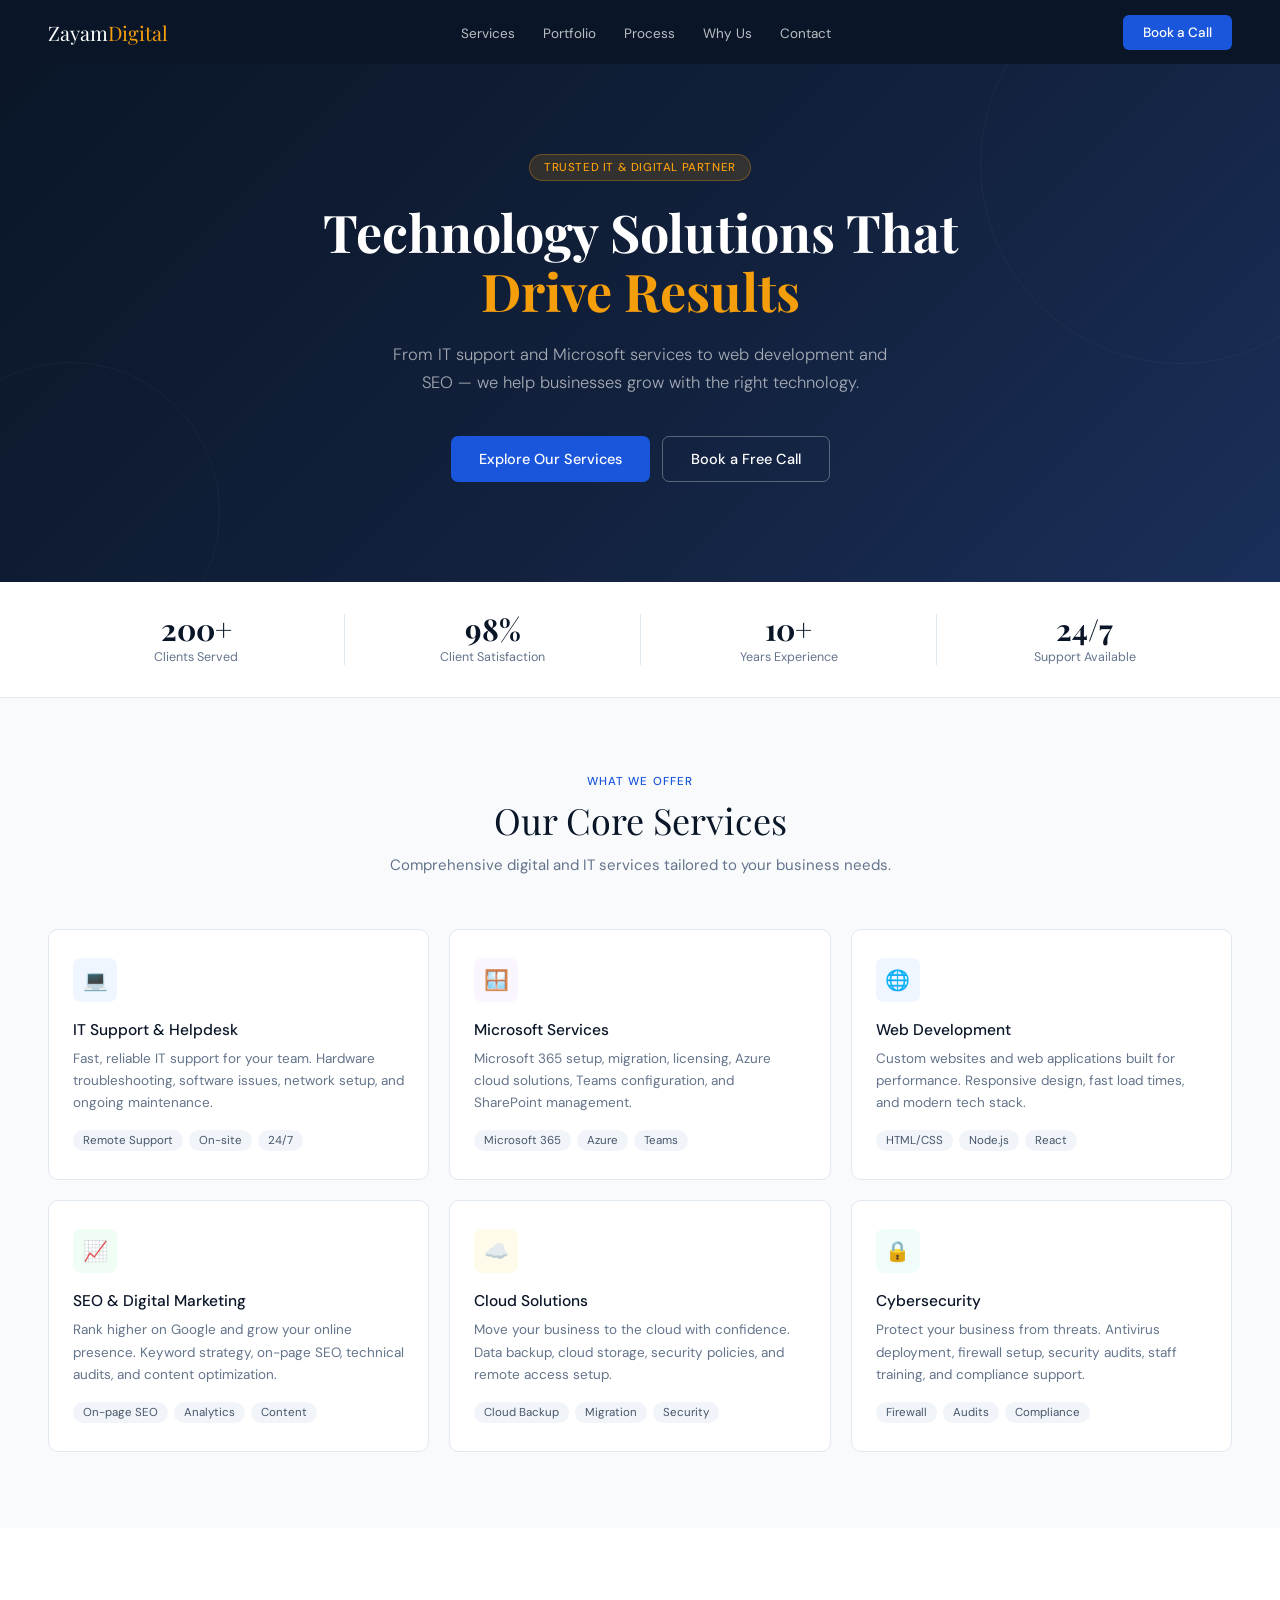
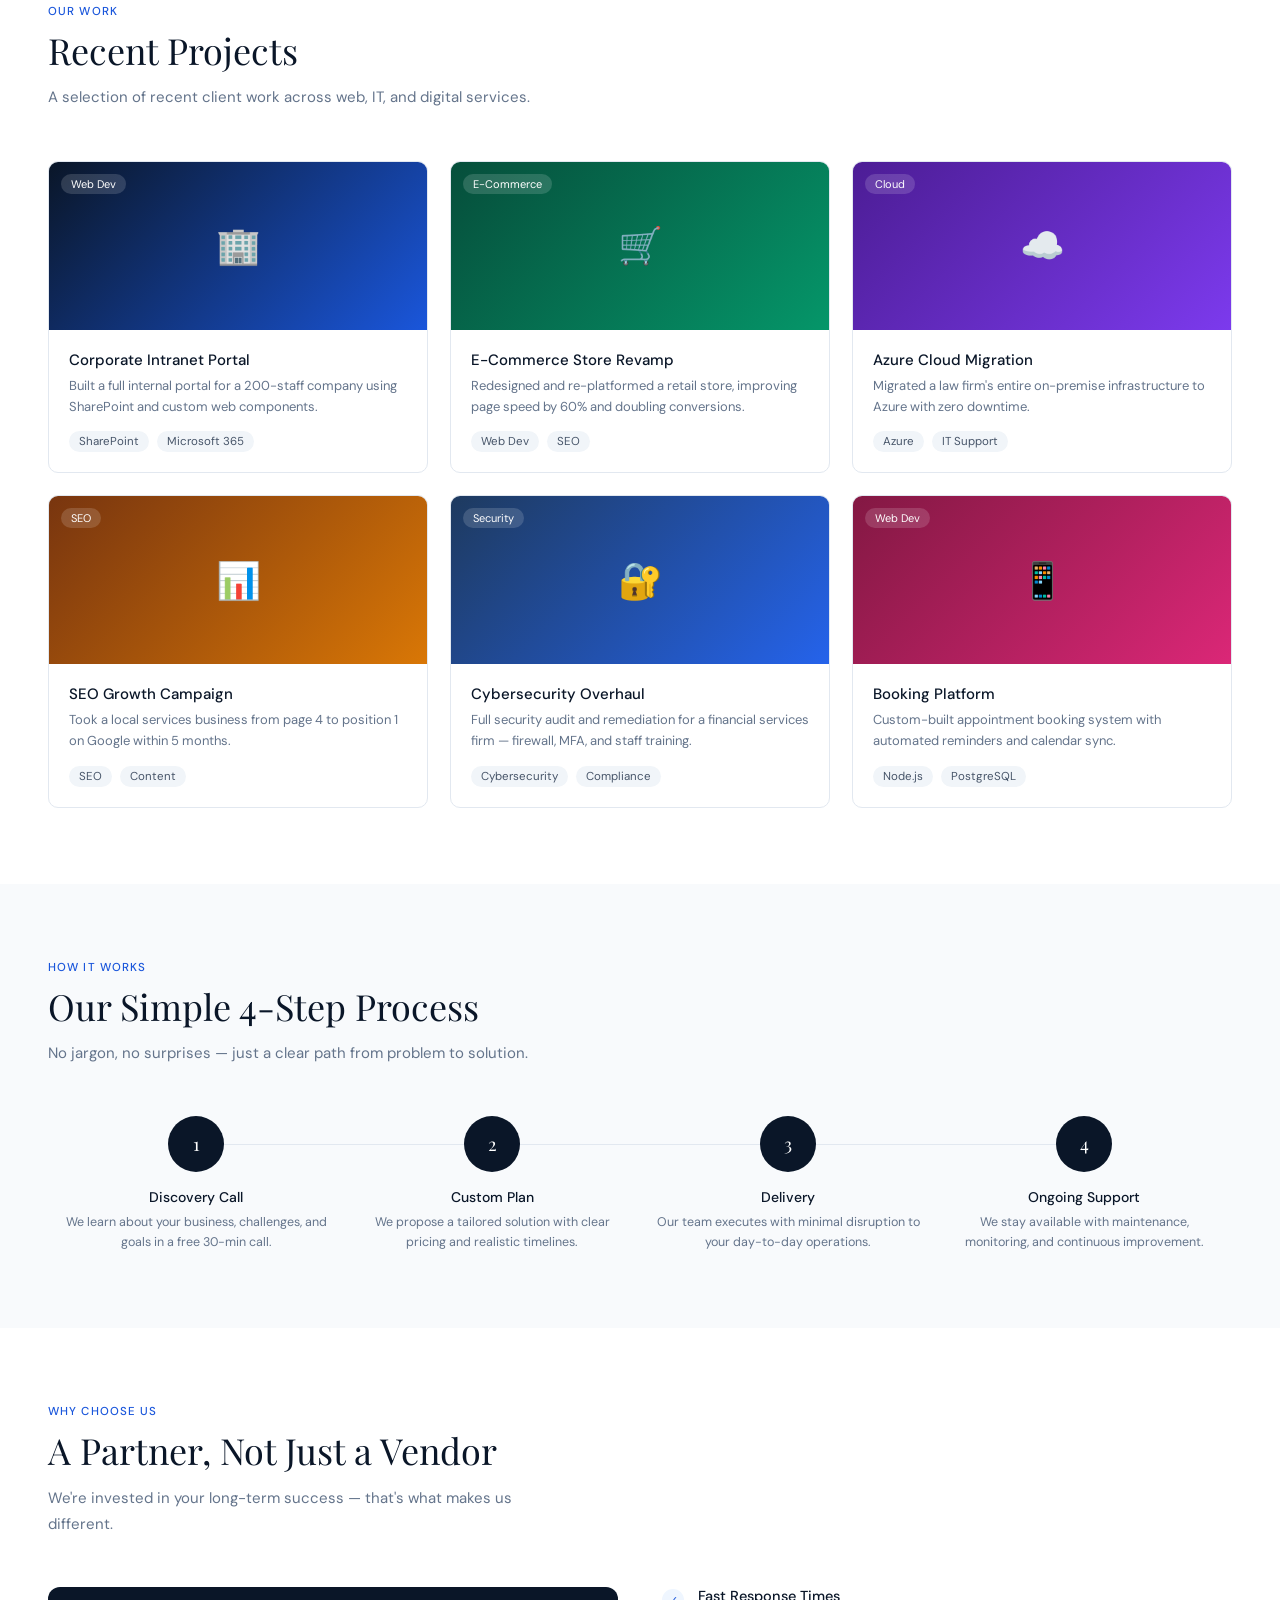
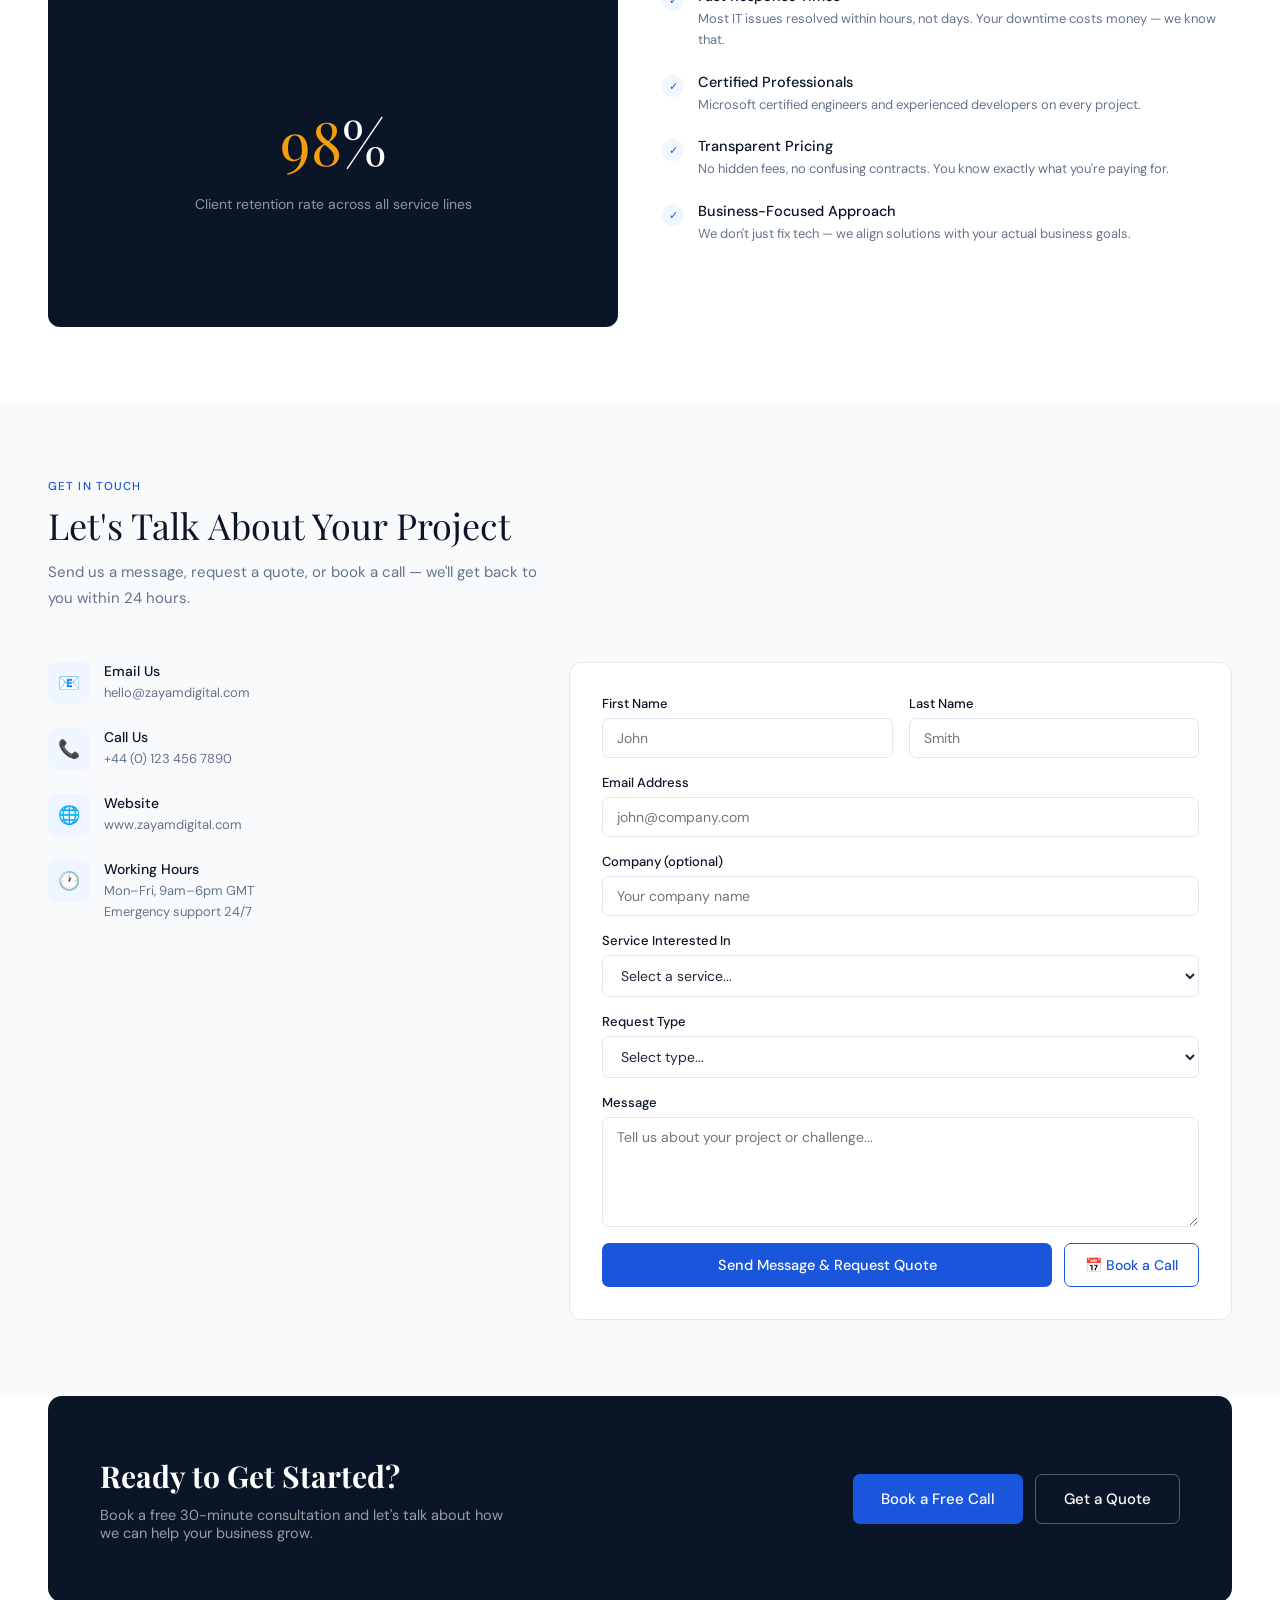
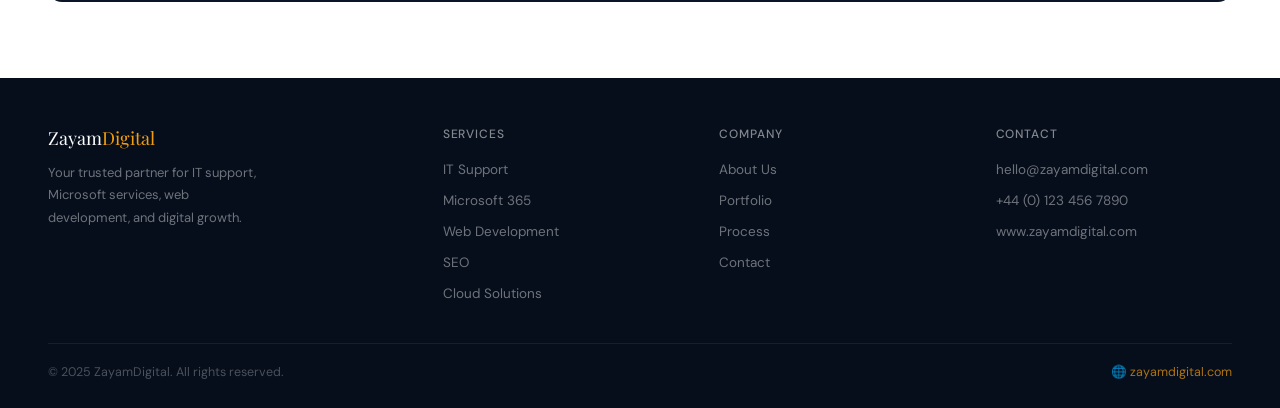
==== commit d87ecc88: "Add files via upload" ====
--- a/index.html
+++ b/index.html
@@ -4,12 +4,12 @@
   <meta charset="UTF-8" />
   <meta name="viewport" content="width=device-width, initial-scale=1.0" />
   <title>ZayamDigital – IT & Digital Services</title>
+  <meta name="description" content="ZayamDigital offers IT support, Microsoft 365, web development, SEO, cloud solutions and cybersecurity services." />
   <link rel="preconnect" href="https://fonts.googleapis.com" />
   <link rel="preconnect" href="https://fonts.gstatic.com" crossorigin />
-  <link href="https://fonts.googleapis.com/css2?family=Playfair+Display:wght@600;700&family=DM+Sans:wght@300;400;500&display=swap" rel="stylesheet" />
+  <link href="https://fonts.googleapis.com/css2?family=Playfair+Display:wght@600;700&family=DM+Sans:ital,wght@0,300;0,400;0,500;1,300&display=swap" rel="stylesheet" />
   <style>
     *, *::before, *::after { margin: 0; padding: 0; box-sizing: border-box; }
-
     :root {
       --navy: #0a1628;
       --navy2: #12213d;
@@ -22,649 +22,446 @@
       --muted: #64748b;
       --border: #e2e8f0;
     }
-
-    body {
-      font-family: 'DM Sans', sans-serif;
-      color: var(--text);
-      background: var(--white);
+    html { scroll-behavior: smooth; }
+    body { font-family: 'DM Sans', sans-serif; color: var(--text); background: var(--white); }
+
+    /* NAV */
+    nav { background: var(--navy); padding: 0 48px; display: flex; align-items: center; justify-content: space-between; height: 64px; position: sticky; top: 0; z-index: 200; }
+    .logo { font-family: 'Playfair Display', serif; color: var(--white); font-size: 20px; text-decoration: none; }
+    .logo span { color: var(--gold); }
+    .nav-links { display: flex; gap: 28px; list-style: none; }
+    .nav-links a { color: rgba(255,255,255,0.72); text-decoration: none; font-size: 13.5px; transition: color 0.2s; }
+    .nav-links a:hover { color: var(--white); }
+    .nav-cta { background: var(--blue); color: var(--white); border: none; padding: 9px 20px; border-radius: 6px; font-size: 13.5px; cursor: pointer; font-family: 'DM Sans', sans-serif; font-weight: 500; transition: background 0.2s; }
+    .nav-cta:hover { background: var(--blue-lt); }
+
+    /* HERO */
+    .hero { background: linear-gradient(135deg, var(--navy) 0%, var(--navy2) 55%, #1a2f5a 100%); padding: 90px 48px 100px; text-align: center; position: relative; overflow: hidden; }
+    .hero::before { content:''; position:absolute; top:-100px; right:-100px; width:400px; height:400px; border-radius:50%; border:1px solid rgba(255,255,255,0.04); }
+    .hero::after  { content:''; position:absolute; bottom:-80px; left:-80px; width:300px; height:300px; border-radius:50%; border:1px solid rgba(255,255,255,0.04); }
+    .hero-badge { display:inline-block; background:rgba(245,158,11,0.15); color:var(--gold); font-size:11.5px; font-weight:500; padding:5px 14px; border-radius:20px; border:1px solid rgba(245,158,11,0.3); margin-bottom:22px; letter-spacing:0.6px; text-transform:uppercase; }
+    .hero h1 { font-family:'Playfair Display',serif; font-size:52px; color:var(--white); line-height:1.13; max-width:700px; margin:0 auto 20px; }
+    .hero h1 span { color:var(--gold); }
+    .hero p { color:rgba(255,255,255,0.62); font-size:16.5px; max-width:520px; margin:0 auto 38px; line-height:1.75; font-weight:300; }
+    .hero-btns { display:flex; gap:12px; justify-content:center; flex-wrap:wrap; }
+    .btn-primary { background:var(--blue); color:var(--white); padding:13px 28px; border-radius:7px; font-size:14.5px; font-weight:500; border:none; cursor:pointer; font-family:'DM Sans',sans-serif; transition:background 0.2s; }
+    .btn-primary:hover { background:var(--blue-lt); }
+    .btn-outline { background:transparent; color:var(--white); padding:13px 28px; border-radius:7px; font-size:14.5px; font-weight:500; border:1px solid rgba(255,255,255,0.3); cursor:pointer; font-family:'DM Sans',sans-serif; transition:border-color 0.2s; }
+    .btn-outline:hover { border-color:rgba(255,255,255,0.75); }
+
+    /* STATS */
+    .stats { background:var(--white); border-bottom:1px solid var(--border); padding:32px 48px; display:grid; grid-template-columns:repeat(4,1fr); text-align:center; }
+    .stat { padding:0 20px; }
+    .stat + .stat { border-left:1px solid var(--border); }
+    .stat-num { font-family:'Playfair Display',serif; font-size:30px; font-weight:700; color:var(--navy); line-height:1; }
+    .stat-lbl { font-size:12.5px; color:var(--muted); margin-top:5px; }
+
+    /* SECTIONS */
+    section { padding:76px 48px; }
+    .services-bg, .portfolio-bg { background:var(--gray); }
+    .section-tag { font-size:11.5px; font-weight:500; color:var(--blue); text-transform:uppercase; letter-spacing:1.1px; margin-bottom:10px; }
+    .section-title { font-family:'Playfair Display',serif; font-size:36px; color:var(--navy); margin-bottom:12px; line-height:1.2; }
+    .section-sub { color:var(--muted); font-size:15px; max-width:500px; line-height:1.75; margin-bottom:50px; }
+
+    /* SERVICES */
+    .services-grid { display:grid; grid-template-columns:repeat(3,1fr); gap:20px; }
+    .scard { background:var(--white); border:1px solid var(--border); border-radius:10px; padding:28px 24px; transition:border-color 0.2s, box-shadow 0.2s; }
+    .scard:hover { border-color:#93c5fd; box-shadow:0 4px 24px rgba(26,86,219,0.09); }
+    .scard-icon { width:44px; height:44px; border-radius:8px; display:flex; align-items:center; justify-content:center; margin-bottom:18px; font-size:20px; }
+    .icon-blue   { background:#eff6ff; }
+    .icon-amber  { background:#fffbeb; }
+    .icon-green  { background:#f0fdf4; }
+    .icon-purple { background:#faf5ff; }
+    .icon-teal   { background:#f0fdfa; }
+    .scard h3 { font-size:15.5px; font-weight:500; color:var(--navy); margin-bottom:8px; }
+    .scard p  { font-size:13.5px; color:var(--muted); line-height:1.65; }
+    .scard-tags { display:flex; flex-wrap:wrap; gap:6px; margin-top:16px; }
+    .tag { font-size:11.5px; background:#f1f5f9; color:#475569; padding:3px 10px; border-radius:12px; }
+
+    /* PORTFOLIO */
+    .portfolio-grid { display:grid; grid-template-columns:repeat(3,1fr); gap:22px; }
+    .pcard { background:var(--white); border:1px solid var(--border); border-radius:10px; overflow:hidden; transition:box-shadow 0.2s, transform 0.2s; }
+    .pcard:hover { box-shadow:0 8px 32px rgba(10,22,40,0.12); transform:translateY(-3px); }
+    .pcard-img { height:168px; display:flex; align-items:center; justify-content:center; font-size:36px; position:relative; }
+    .pcard-img-1 { background:linear-gradient(135deg,#0a1628,#1a56db); }
+    .pcard-img-2 { background:linear-gradient(135deg,#064e3b,#059669); }
+    .pcard-img-3 { background:linear-gradient(135deg,#4c1d95,#7c3aed); }
+    .pcard-img-4 { background:linear-gradient(135deg,#78350f,#d97706); }
+    .pcard-img-5 { background:linear-gradient(135deg,#1e3a5f,#2563eb); }
+    .pcard-img-6 { background:linear-gradient(135deg,#831843,#db2777); }
+    .pcard-badge { position:absolute; top:12px; left:12px; background:rgba(255,255,255,0.15); color:#fff; font-size:11px; padding:3px 10px; border-radius:10px; }
+    .pcard-body { padding:20px; }
+    .pcard-body h3 { font-size:15px; font-weight:500; color:var(--navy); margin-bottom:6px; }
+    .pcard-body p  { font-size:13px; color:var(--muted); line-height:1.6; margin-bottom:14px; }
+    .pcard-meta { display:flex; gap:8px; flex-wrap:wrap; }
+
+    /* PROCESS */
+    .process-steps { display:grid; grid-template-columns:repeat(4,1fr); position:relative; }
+    .process-steps::before { content:''; position:absolute; top:28px; left:14%; right:14%; height:1px; background:var(--border); z-index:0; }
+    .pstep { text-align:center; padding:0 16px; position:relative; z-index:1; }
+    .pstep-num { width:56px; height:56px; border-radius:50%; background:var(--navy); color:var(--white); font-family:'Playfair Display',serif; font-size:18px; display:flex; align-items:center; justify-content:center; margin:0 auto 16px; }
+    .pstep h4 { font-size:14px; font-weight:500; color:var(--navy); margin-bottom:6px; }
+    .pstep p  { font-size:12.5px; color:var(--muted); line-height:1.6; }
+
+    /* WHY US */
+    .why-grid { display:grid; grid-template-columns:1fr 1fr; gap:44px; align-items:start; }
+    .why-img { background:var(--navy); border-radius:12px; min-height:340px; display:flex; align-items:center; justify-content:center; flex-direction:column; gap:14px; padding:44px; }
+    .why-stat-big { font-family:'Playfair Display',serif; font-size:60px; color:var(--white); }
+    .why-stat-big span { color:var(--gold); }
+    .why-stat-label { color:rgba(255,255,255,0.55); font-size:14px; text-align:center; }
+    .why-points { display:flex; flex-direction:column; gap:22px; }
+    .why-point { display:flex; gap:14px; align-items:flex-start; }
+    .why-check { width:22px; height:22px; border-radius:50%; background:#eff6ff; display:flex; align-items:center; justify-content:center; flex-shrink:0; margin-top:2px; font-size:11px; color:var(--blue); }
+    .why-point h4 { font-size:14.5px; font-weight:500; color:var(--navy); margin-bottom:4px; }
+    .why-point p  { font-size:13px; color:var(--muted); line-height:1.6; }
+
+    /* CONTACT */
+    .contact-grid { display:grid; grid-template-columns:1fr 1.4fr; gap:48px; align-items:start; }
+    .contact-info { display:flex; flex-direction:column; gap:24px; }
+    .cinfo-item { display:flex; gap:14px; align-items:flex-start; }
+    .cinfo-icon { width:42px; height:42px; border-radius:8px; background:#eff6ff; display:flex; align-items:center; justify-content:center; font-size:18px; flex-shrink:0; }
+    .cinfo-item h4 { font-size:14px; font-weight:500; color:var(--navy); margin-bottom:3px; }
+    .cinfo-item p  { font-size:13px; color:var(--muted); line-height:1.6; }
+    .contact-form { background:var(--white); border:1px solid var(--border); border-radius:12px; padding:32px; }
+    .form-row { display:grid; grid-template-columns:1fr 1fr; gap:16px; margin-bottom:0; }
+    .form-group { display:flex; flex-direction:column; gap:6px; margin-bottom:16px; }
+    .form-group label { font-size:13px; font-weight:500; color:var(--navy); }
+    .form-group input,
+    .form-group select,
+    .form-group textarea { border:1px solid var(--border); border-radius:7px; padding:10px 14px; font-size:14px; font-family:'DM Sans',sans-serif; color:var(--text); outline:none; transition:border-color 0.2s; background:var(--white); }
+    .form-group input:focus, .form-group select:focus, .form-group textarea:focus { border-color:var(--blue); }
+    .form-group textarea { resize:vertical; min-height:110px; }
+    .form-btns { display:flex; gap:12px; flex-wrap:wrap; margin-top:6px; }
+    .btn-book { background:transparent; color:var(--blue); border:1px solid var(--blue); padding:11px 20px; border-radius:7px; font-size:14px; font-weight:500; cursor:pointer; font-family:'DM Sans',sans-serif; transition:background 0.2s, color 0.2s; }
+    .btn-book:hover { background:var(--blue); color:var(--white); }
+    .form-success { display:none; background:#f0fdf4; border:1px solid #86efac; border-radius:8px; padding:14px 18px; color:#166534; font-size:14px; margin-top:14px; }
+
+    /* BOOKING POPUP */
+    .popup-overlay { display:none; position:fixed; inset:0; background:rgba(10,22,40,0.6); z-index:500; align-items:center; justify-content:center; padding:20px; }
+    .popup-overlay.active { display:flex; }
+    .popup-box { background:var(--white); border-radius:14px; padding:40px; max-width:480px; width:100%; position:relative; }
+    .popup-close { position:absolute; top:14px; right:18px; background:none; border:none; font-size:24px; cursor:pointer; color:var(--muted); line-height:1; }
+    .popup-close:hover { color:var(--text); }
+    .popup-box h2 { font-family:'Playfair Display',serif; font-size:24px; color:var(--navy); margin-bottom:8px; }
+    .popup-box > div > p { font-size:14px; color:var(--muted); margin-bottom:24px; line-height:1.65; }
+    .popup-slots { display:grid; grid-template-columns:1fr 1fr; gap:10px; margin-bottom:20px; }
+    .slot-btn { border:1px solid var(--border); border-radius:8px; padding:12px 10px; text-align:center; cursor:pointer; background:var(--white); font-family:'DM Sans',sans-serif; transition:border-color 0.2s, background 0.2s; }
+    .slot-btn:hover { border-color:var(--blue); background:#eff6ff; }
+    .slot-btn.selected { border-color:var(--blue); background:#eff6ff; }
+    .slot-day { font-size:12px; color:var(--muted); }
+    .slot-time { font-size:14px; font-weight:500; color:var(--navy); margin-top:2px; }
+    .popup-confirm { width:100%; }
+    .popup-success { display:none; text-align:center; padding:20px 0; }
+    .popup-success .check { font-size:48px; margin-bottom:12px; }
+    .popup-success h3 { font-family:'Playfair Display',serif; font-size:22px; color:var(--navy); margin-bottom:8px; }
+    .popup-success p { font-size:14px; color:var(--muted); }
+
+    /* CTA BANNER */
+    .cta-section { background:var(--navy); border-radius:14px; margin:0 48px 76px; padding:60px 52px; display:flex; align-items:center; justify-content:space-between; gap:32px; flex-wrap:wrap; }
+    .cta-text h2 { font-family:'Playfair Display',serif; font-size:30px; color:var(--white); margin-bottom:10px; }
+    .cta-text p  { color:rgba(255,255,255,0.58); font-size:14.5px; max-width:420px; }
+
+    /* FOOTER */
+    footer { background:#060e1c; padding:48px 48px 28px; }
+    .footer-top { display:grid; grid-template-columns:1.5fr 1fr 1fr 1fr; gap:40px; margin-bottom:40px; }
+    .footer-brand p { font-size:13px; color:rgba(255,255,255,0.42); line-height:1.75; margin-top:12px; max-width:220px; }
+    .footer-col h4 { font-size:12px; font-weight:500; color:rgba(255,255,255,0.5); text-transform:uppercase; letter-spacing:0.9px; margin-bottom:16px; }
+    .footer-col ul { list-style:none; display:flex; flex-direction:column; gap:10px; }
+    .footer-col ul a { font-size:13.5px; color:rgba(255,255,255,0.42); text-decoration:none; transition:color 0.2s; }
+    .footer-col ul a:hover { color:rgba(255,255,255,0.85); }
+    .footer-bottom { border-top:1px solid rgba(255,255,255,0.07); padding-top:20px; display:flex; justify-content:space-between; align-items:center; flex-wrap:wrap; gap:12px; }
+    .footer-copy { font-size:12.5px; color:rgba(255,255,255,0.28); }
+    .footer-domain { font-size:12.5px; color:rgba(245,158,11,0.7); }
+    .footer-logo { font-family:'Playfair Display',serif; color:var(--white); font-size:18px; text-decoration:none; }
+    .footer-logo span { color:var(--gold); }
+
+    /* RESPONSIVE */
+    @media (max-width:1024px) {
+      .services-grid, .portfolio-grid { grid-template-columns:repeat(2,1fr); }
+      .contact-grid { grid-template-columns:1fr; }
+      .footer-top { grid-template-columns:1fr 1fr; }
     }
-
-    /* ── NAV ── */
-    nav {
-      background: var(--navy);
-      padding: 0 40px;
-      display: flex;
-      align-items: center;
-      justify-content: space-between;
-      height: 64px;
-      position: sticky;
-      top: 0;
-      z-index: 100;
-    }
-    .logo {
-      font-family: 'Playfair Display', serif;
-      color: var(--white);
-      font-size: 20px;
-      letter-spacing: 0.5px;
-      text-decoration: none;
-    }
-    .logo span { color: var(--gold); }
-    .nav-links {
-      display: flex;
-      gap: 28px;
-      list-style: none;
-    }
-    .nav-links a {
-      color: rgba(255,255,255,0.75);
-      text-decoration: none;
-      font-size: 13.5px;
-      font-weight: 400;
-      transition: color 0.2s;
-    }
-    .nav-links a:hover { color: var(--white); }
-    .nav-cta {
-      background: var(--blue);
-      color: var(--white);
-      border: none;
-      padding: 9px 20px;
-      border-radius: 6px;
-      font-size: 13.5px;
-      cursor: pointer;
-      font-family: 'DM Sans', sans-serif;
-      font-weight: 500;
-      transition: background 0.2s;
-    }
-    .nav-cta:hover { background: var(--blue-lt); }
-
-    /* ── HERO ── */
-    .hero {
-      background: linear-gradient(135deg, var(--navy) 0%, var(--navy2) 60%, #1a2f5a 100%);
-      padding: 80px 40px 90px;
-      text-align: center;
-      position: relative;
-      overflow: hidden;
-    }
-    .hero::before {
-      content: '';
-      position: absolute;
-      top: -80px; right: -80px;
-      width: 360px; height: 360px;
-      border-radius: 50%;
-      border: 1px solid rgba(255,255,255,0.04);
-    }
-    .hero::after {
-      content: '';
-      position: absolute;
-      bottom: -60px; left: -60px;
-      width: 280px; height: 280px;
-      border-radius: 50%;
-      border: 1px solid rgba(255,255,255,0.04);
-    }
-    .hero-badge {
-      display: inline-block;
-      background: rgba(245,158,11,0.15);
-      color: var(--gold);
-      font-size: 12px;
-      font-weight: 500;
-      padding: 5px 14px;
-      border-radius: 20px;
-      border: 1px solid rgba(245,158,11,0.3);
-      margin-bottom: 20px;
-      letter-spacing: 0.5px;
-      text-transform: uppercase;
-    }
-    .hero h1 {
-      font-family: 'Playfair Display', serif;
-      font-size: 48px;
-      color: var(--white);
-      line-height: 1.15;
-      max-width: 680px;
-      margin: 0 auto 18px;
-    }
-    .hero h1 span { color: var(--gold); }
-    .hero p {
-      color: rgba(255,255,255,0.65);
-      font-size: 16px;
-      max-width: 520px;
-      margin: 0 auto 36px;
-      line-height: 1.7;
-      font-weight: 300;
-    }
-    .hero-btns {
-      display: flex;
-      gap: 12px;
-      justify-content: center;
-      flex-wrap: wrap;
-    }
-    .btn-primary {
-      background: var(--blue);
-      color: var(--white);
-      padding: 13px 28px;
-      border-radius: 7px;
-      font-size: 14.5px;
-      font-weight: 500;
-      border: none;
-      cursor: pointer;
-      font-family: 'DM Sans', sans-serif;
-      transition: background 0.2s;
-    }
-    .btn-primary:hover { background: var(--blue-lt); }
-    .btn-outline {
-      background: transparent;
-      color: var(--white);
-      padding: 13px 28px;
-      border-radius: 7px;
-      font-size: 14.5px;
-      font-weight: 500;
-      border: 1px solid rgba(255,255,255,0.3);
-      cursor: pointer;
-      font-family: 'DM Sans', sans-serif;
-      transition: border-color 0.2s, color 0.2s;
-    }
-    .btn-outline:hover { border-color: rgba(255,255,255,0.7); }
-
-    /* ── STATS ── */
-    .stats {
-      background: var(--white);
-      border-bottom: 1px solid var(--border);
-      padding: 30px 40px;
-      display: grid;
-      grid-template-columns: repeat(4, 1fr);
-      text-align: center;
-    }
-    .stat { padding: 0 20px; }
-    .stat + .stat { border-left: 1px solid var(--border); }
-    .stat-num {
-      font-family: 'Playfair Display', serif;
-      font-size: 30px;
-      font-weight: 700;
-      color: var(--navy);
-      line-height: 1;
-    }
-    .stat-lbl {
-      font-size: 12.5px;
-      color: var(--muted);
-      margin-top: 4px;
-    }
-
-    /* ── SECTION BASE ── */
-    section { padding: 70px 40px; }
-    .section-tag {
-      font-size: 12px;
-      font-weight: 500;
-      color: var(--blue);
-      text-transform: uppercase;
-      letter-spacing: 1px;
-      margin-bottom: 10px;
-    }
-    .section-title {
-      font-family: 'Playfair Display', serif;
-      font-size: 34px;
-      color: var(--navy);
-      margin-bottom: 12px;
-      line-height: 1.2;
-    }
-    .section-sub {
-      color: var(--muted);
-      font-size: 15px;
-      max-width: 500px;
-      line-height: 1.7;
-      margin-bottom: 48px;
-    }
-
-    /* ── SERVICES ── */
-    .services-bg { background: var(--gray); }
-    .services-grid {
-      display: grid;
-      grid-template-columns: repeat(3, 1fr);
-      gap: 20px;
-    }
-    .scard {
-      background: var(--white);
-      border: 1px solid var(--border);
-      border-radius: 10px;
-      padding: 28px 24px;
-      transition: border-color 0.2s, box-shadow 0.2s;
-    }
-    .scard:hover {
-      border-color: #93c5fd;
-      box-shadow: 0 4px 20px rgba(26,86,219,0.08);
-    }
-    .scard-icon {
-      width: 44px; height: 44px;
-      border-radius: 8px;
-      display: flex;
-      align-items: center;
-      justify-content: center;
-      margin-bottom: 18px;
-      font-size: 20px;
-    }
-    .icon-blue   { background: #eff6ff; }
-    .icon-amber  { background: #fffbeb; }
-    .icon-green  { background: #f0fdf4; }
-    .icon-purple { background: #faf5ff; }
-    .icon-teal   { background: #f0fdfa; }
-    .scard h3 {
-      font-size: 15.5px;
-      font-weight: 500;
-      color: var(--navy);
-      margin-bottom: 8px;
-    }
-    .scard p {
-      font-size: 13.5px;
-      color: var(--muted);
-      line-height: 1.65;
-    }
-    .scard-tags {
-      display: flex;
-      flex-wrap: wrap;
-      gap: 6px;
-      margin-top: 16px;
-    }
-    .tag {
-      font-size: 11.5px;
-      background: #f1f5f9;
-      color: #475569;
-      padding: 3px 10px;
-      border-radius: 12px;
-    }
-
-    /* ── PROCESS ── */
-    .process-steps {
-      display: grid;
-      grid-template-columns: repeat(4, 1fr);
-      gap: 0;
-      position: relative;
-    }
-    .process-steps::before {
-      content: '';
-      position: absolute;
-      top: 28px; left: 14%; right: 14%;
-      height: 1px;
-      background: var(--border);
-      z-index: 0;
-    }
-    .pstep {
-      text-align: center;
-      padding: 0 12px;
-      position: relative;
-      z-index: 1;
-    }
-    .pstep-num {
-      width: 56px; height: 56px;
-      border-radius: 50%;
-      background: var(--navy);
-      color: var(--white);
-      font-family: 'Playfair Display', serif;
-      font-size: 18px;
-      display: flex;
-      align-items: center;
-      justify-content: center;
-      margin: 0 auto 16px;
-    }
-    .pstep h4 {
-      font-size: 14px;
-      font-weight: 500;
-      color: var(--navy);
-      margin-bottom: 6px;
-    }
-    .pstep p {
-      font-size: 12.5px;
-      color: var(--muted);
-      line-height: 1.6;
-    }
-
-    /* ── WHY US ── */
-    .why-grid {
-      display: grid;
-      grid-template-columns: 1fr 1fr;
-      gap: 40px;
-      align-items: start;
-    }
-    .why-img {
-      background: var(--navy);
-      border-radius: 12px;
-      min-height: 340px;
-      display: flex;
-      align-items: center;
-      justify-content: center;
-      flex-direction: column;
-      gap: 16px;
-      padding: 40px;
-    }
-    .why-stat-big {
-      font-family: 'Playfair Display', serif;
-      font-size: 56px;
-      color: var(--white);
-    }
-    .why-stat-big span { color: var(--gold); }
-    .why-stat-label {
-      color: rgba(255,255,255,0.6);
-      font-size: 14px;
-      text-align: center;
-    }
-    .why-points {
-      display: flex;
-      flex-direction: column;
-      gap: 20px;
-    }
-    .why-point {
-      display: flex;
-      gap: 14px;
-      align-items: flex-start;
-    }
-    .why-check {
-      width: 22px; height: 22px;
-      border-radius: 50%;
-      background: #eff6ff;
-      display: flex;
-      align-items: center;
-      justify-content: center;
-      flex-shrink: 0;
-      margin-top: 2px;
-      font-size: 11px;
-      color: var(--blue);
-    }
-    .why-point h4 {
-      font-size: 14.5px;
-      font-weight: 500;
-      color: var(--navy);
-      margin-bottom: 4px;
-    }
-    .why-point p {
-      font-size: 13px;
-      color: var(--muted);
-      line-height: 1.6;
-    }
-
-    /* ── CTA BANNER ── */
-    .cta-section {
-      background: var(--navy);
-      border-radius: 14px;
-      margin: 0 40px 70px;
-      padding: 60px 48px;
-      display: flex;
-      align-items: center;
-      justify-content: space-between;
-      gap: 32px;
-      flex-wrap: wrap;
-    }
-    .cta-text h2 {
-      font-family: 'Playfair Display', serif;
-      font-size: 30px;
-      color: var(--white);
-      margin-bottom: 10px;
-    }
-    .cta-text p {
-      color: rgba(255,255,255,0.6);
-      font-size: 14.5px;
-      max-width: 420px;
-    }
-    .cta-btns {
-      display: flex;
-      gap: 12px;
-      flex-wrap: wrap;
-    }
-
-    /* ── FOOTER ── */
-    footer {
-      background: #060e1c;
-      padding: 32px 40px;
-      display: flex;
-      align-items: center;
-      justify-content: space-between;
-      flex-wrap: wrap;
-      gap: 12px;
-    }
-    .footer-logo {
-      font-family: 'Playfair Display', serif;
-      color: var(--white);
-      font-size: 16px;
-      text-decoration: none;
-    }
-    .footer-logo span { color: var(--gold); }
-    .footer-links {
-      display: flex;
-      gap: 20px;
-      list-style: none;
-    }
-    .footer-links a {
-      color: rgba(255,255,255,0.45);
-      text-decoration: none;
-      font-size: 12.5px;
-      transition: color 0.2s;
-    }
-    .footer-links a:hover { color: rgba(255,255,255,0.8); }
-    .footer-copy {
-      color: rgba(255,255,255,0.3);
-      font-size: 12px;
-    }
-
-    /* ── RESPONSIVE ── */
-    @media (max-width: 900px) {
-      .services-grid { grid-template-columns: repeat(2, 1fr); }
-      .why-grid { grid-template-columns: 1fr; }
-      .process-steps { grid-template-columns: repeat(2, 1fr); gap: 32px; }
-      .process-steps::before { display: none; }
-    }
-    @media (max-width: 600px) {
-      nav { padding: 0 20px; }
-      .nav-links { display: none; }
-      .hero { padding: 60px 24px 70px; }
-      .hero h1 { font-size: 32px; }
-      section { padding: 50px 24px; }
-      .stats { grid-template-columns: repeat(2, 1fr); gap: 20px; padding: 24px; }
-      .stat + .stat { border-left: none; }
-      .stat:nth-child(2n+1) { border-right: 1px solid var(--border); }
-      .services-grid { grid-template-columns: 1fr; }
-      .process-steps { grid-template-columns: 1fr; }
-      .cta-section { margin: 0 20px 50px; padding: 40px 28px; }
-      footer { padding: 24px 20px; flex-direction: column; align-items: flex-start; }
+    @media (max-width:768px) {
+      nav { padding:0 20px; }
+      .nav-links { display:none; }
+      .hero { padding:60px 24px 72px; }
+      .hero h1 { font-size:34px; }
+      section { padding:52px 24px; }
+      .stats { grid-template-columns:repeat(2,1fr); gap:20px; padding:24px; }
+      .stat + .stat { border-left:none; }
+      .stat:nth-child(odd) { border-right:1px solid var(--border); }
+      .services-grid, .portfolio-grid { grid-template-columns:1fr; }
+      .process-steps { grid-template-columns:1fr 1fr; gap:32px; }
+      .process-steps::before { display:none; }
+      .why-grid { grid-template-columns:1fr; }
+      .cta-section { margin:0 20px 52px; padding:40px 28px; }
+      .form-row { grid-template-columns:1fr; }
+      footer { padding:36px 24px 20px; }
+      .footer-top { grid-template-columns:1fr; gap:28px; }
+      .popup-slots { grid-template-columns:1fr; }
     }
   </style>
 </head>
 <body>
 
-  <!-- NAV -->
-  <nav>
-    <a href="#" class="logo">Zayam<span>Digital</span></a>
-    <ul class="nav-links">
-      <li><a href="#services">Services</a></li>
-      <li><a href="#about">About</a></li>
-      <li><a href="#process">Process</a></li>
-      <li><a href="#why">Why Us</a></li>
-      <li><a href="#contact">Contact</a></li>
-    </ul>
-    <button class="nav-cta">Get a Free Quote</button>
-  </nav>
-
-  <!-- HERO -->
-  <div class="hero">
-    <div class="hero-badge">Trusted IT &amp; Digital Partner</div>
-    <h1>Technology Solutions That <span>Drive Results</span></h1>
-    <p>From IT support and Microsoft services to web development and SEO — we help businesses grow with the right technology.</p>
-    <div class="hero-btns">
-      <button class="btn-primary">Explore Our Services</button>
-      <button class="btn-outline">Book a Consultation</button>
-    </div>
-  </div>
-
-  <!-- STATS -->
-  <div class="stats">
-    <div class="stat"><div class="stat-num">200+</div><div class="stat-lbl">Clients Served</div></div>
-    <div class="stat"><div class="stat-num">98%</div><div class="stat-lbl">Client Satisfaction</div></div>
-    <div class="stat"><div class="stat-num">10+</div><div class="stat-lbl">Years Experience</div></div>
-    <div class="stat"><div class="stat-num">24/7</div><div class="stat-lbl">Support Available</div></div>
-  </div>
-
-  <!-- SERVICES -->
-  <section class="services-bg" id="services">
-    <div style="text-align:center;">
-      <div class="section-tag">What We Offer</div>
-      <div class="section-title" style="margin-bottom:10px;">Our Core Services</div>
-      <p style="color:var(--muted);font-size:15px;max-width:520px;margin:0 auto 48px;line-height:1.7;">
-        Comprehensive digital and IT services tailored to your business needs.
-      </p>
-    </div>
-    <div class="services-grid">
-      <div class="scard">
-        <div class="scard-icon icon-blue">💻</div>
-        <h3>IT Support &amp; Helpdesk</h3>
-        <p>Fast, reliable IT support for your team. Hardware troubleshooting, software issues, network setup, and ongoing maintenance.</p>
-        <div class="scard-tags">
-          <span class="tag">Remote Support</span>
-          <span class="tag">On-site</span>
-          <span class="tag">24/7</span>
-        </div>
+<!-- NAV -->
+<nav>
+  <a href="#" class="logo">Zayam<span>Digital</span></a>
+  <ul class="nav-links">
+    <li><a href="#services">Services</a></li>
+    <li><a href="#portfolio">Portfolio</a></li>
+    <li><a href="#process">Process</a></li>
+    <li><a href="#why">Why Us</a></li>
+    <li><a href="#contact">Contact</a></li>
+  </ul>
+  <button class="nav-cta" onclick="openPopup()">Book a Call</button>
+</nav>
+
+<!-- HERO -->
+<div class="hero">
+  <div class="hero-badge">Trusted IT &amp; Digital Partner</div>
+  <h1>Technology Solutions That <span>Drive Results</span></h1>
+  <p>From IT support and Microsoft services to web development and SEO — we help businesses grow with the right technology.</p>
+  <div class="hero-btns">
+    <button class="btn-primary" onclick="document.getElementById('services').scrollIntoView({behavior:'smooth'})">Explore Our Services</button>
+    <button class="btn-outline" onclick="openPopup()">Book a Free Call</button>
+  </div>
+</div>
+
+<!-- STATS -->
+<div class="stats">
+  <div class="stat"><div class="stat-num">200+</div><div class="stat-lbl">Clients Served</div></div>
+  <div class="stat"><div class="stat-num">98%</div><div class="stat-lbl">Client Satisfaction</div></div>
+  <div class="stat"><div class="stat-num">10+</div><div class="stat-lbl">Years Experience</div></div>
+  <div class="stat"><div class="stat-num">24/7</div><div class="stat-lbl">Support Available</div></div>
+</div>
+
+<!-- SERVICES -->
+<section class="services-bg" id="services">
+  <div style="text-align:center;">
+    <div class="section-tag">What We Offer</div>
+    <div class="section-title" style="margin-bottom:10px;">Our Core Services</div>
+    <p style="color:var(--muted);font-size:15px;max-width:520px;margin:0 auto 50px;line-height:1.75;">Comprehensive digital and IT services tailored to your business needs.</p>
+  </div>
+  <div class="services-grid">
+    <div class="scard"><div class="scard-icon icon-blue">💻</div><h3>IT Support &amp; Helpdesk</h3><p>Fast, reliable IT support for your team. Hardware troubleshooting, software issues, network setup, and ongoing maintenance.</p><div class="scard-tags"><span class="tag">Remote Support</span><span class="tag">On-site</span><span class="tag">24/7</span></div></div>
+    <div class="scard"><div class="scard-icon icon-purple">🪟</div><h3>Microsoft Services</h3><p>Microsoft 365 setup, migration, licensing, Azure cloud solutions, Teams configuration, and SharePoint management.</p><div class="scard-tags"><span class="tag">Microsoft 365</span><span class="tag">Azure</span><span class="tag">Teams</span></div></div>
+    <div class="scard"><div class="scard-icon icon-blue">🌐</div><h3>Web Development</h3><p>Custom websites and web applications built for performance. Responsive design, fast load times, and modern tech stack.</p><div class="scard-tags"><span class="tag">HTML/CSS</span><span class="tag">Node.js</span><span class="tag">React</span></div></div>
+    <div class="scard"><div class="scard-icon icon-green">📈</div><h3>SEO &amp; Digital Marketing</h3><p>Rank higher on Google and grow your online presence. Keyword strategy, on-page SEO, technical audits, and content optimization.</p><div class="scard-tags"><span class="tag">On-page SEO</span><span class="tag">Analytics</span><span class="tag">Content</span></div></div>
+    <div class="scard"><div class="scard-icon icon-amber">☁️</div><h3>Cloud Solutions</h3><p>Move your business to the cloud with confidence. Data backup, cloud storage, security policies, and remote access setup.</p><div class="scard-tags"><span class="tag">Cloud Backup</span><span class="tag">Migration</span><span class="tag">Security</span></div></div>
+    <div class="scard"><div class="scard-icon icon-teal">🔒</div><h3>Cybersecurity</h3><p>Protect your business from threats. Antivirus deployment, firewall setup, security audits, staff training, and compliance support.</p><div class="scard-tags"><span class="tag">Firewall</span><span class="tag">Audits</span><span class="tag">Compliance</span></div></div>
+  </div>
+</section>
+
+<!-- PORTFOLIO -->
+<section id="portfolio">
+  <div class="section-tag">Our Work</div>
+  <div class="section-title">Recent Projects</div>
+  <p class="section-sub">A selection of recent client work across web, IT, and digital services.</p>
+  <div class="portfolio-grid">
+    <div class="pcard"><div class="pcard-img pcard-img-1"><span>🏢</span><span class="pcard-badge">Web Dev</span></div><div class="pcard-body"><h3>Corporate Intranet Portal</h3><p>Built a full internal portal for a 200-staff company using SharePoint and custom web components.</p><div class="pcard-meta"><span class="tag">SharePoint</span><span class="tag">Microsoft 365</span></div></div></div>
+    <div class="pcard"><div class="pcard-img pcard-img-2"><span>🛒</span><span class="pcard-badge">E-Commerce</span></div><div class="pcard-body"><h3>E-Commerce Store Revamp</h3><p>Redesigned and re-platformed a retail store, improving page speed by 60% and doubling conversions.</p><div class="pcard-meta"><span class="tag">Web Dev</span><span class="tag">SEO</span></div></div></div>
+    <div class="pcard"><div class="pcard-img pcard-img-3"><span>☁️</span><span class="pcard-badge">Cloud</span></div><div class="pcard-body"><h3>Azure Cloud Migration</h3><p>Migrated a law firm's entire on-premise infrastructure to Azure with zero downtime.</p><div class="pcard-meta"><span class="tag">Azure</span><span class="tag">IT Support</span></div></div></div>
+    <div class="pcard"><div class="pcard-img pcard-img-4"><span>📊</span><span class="pcard-badge">SEO</span></div><div class="pcard-body"><h3>SEO Growth Campaign</h3><p>Took a local services business from page 4 to position 1 on Google within 5 months.</p><div class="pcard-meta"><span class="tag">SEO</span><span class="tag">Content</span></div></div></div>
+    <div class="pcard"><div class="pcard-img pcard-img-5"><span>🔐</span><span class="pcard-badge">Security</span></div><div class="pcard-body"><h3>Cybersecurity Overhaul</h3><p>Full security audit and remediation for a financial services firm — firewall, MFA, and staff training.</p><div class="pcard-meta"><span class="tag">Cybersecurity</span><span class="tag">Compliance</span></div></div></div>
+    <div class="pcard"><div class="pcard-img pcard-img-6"><span>📱</span><span class="pcard-badge">Web Dev</span></div><div class="pcard-body"><h3>Booking Platform</h3><p>Custom-built appointment booking system with automated reminders and calendar sync.</p><div class="pcard-meta"><span class="tag">Node.js</span><span class="tag">PostgreSQL</span></div></div></div>
+  </div>
+</section>
+
+<!-- PROCESS -->
+<section class="services-bg" id="process">
+  <div class="section-tag">How It Works</div>
+  <div class="section-title">Our Simple 4-Step Process</div>
+  <p class="section-sub">No jargon, no surprises — just a clear path from problem to solution.</p>
+  <div class="process-steps">
+    <div class="pstep"><div class="pstep-num">1</div><h4>Discovery Call</h4><p>We learn about your business, challenges, and goals in a free 30-min call.</p></div>
+    <div class="pstep"><div class="pstep-num">2</div><h4>Custom Plan</h4><p>We propose a tailored solution with clear pricing and realistic timelines.</p></div>
+    <div class="pstep"><div class="pstep-num">3</div><h4>Delivery</h4><p>Our team executes with minimal disruption to your day-to-day operations.</p></div>
+    <div class="pstep"><div class="pstep-num">4</div><h4>Ongoing Support</h4><p>We stay available with maintenance, monitoring, and continuous improvement.</p></div>
+  </div>
+</section>
+
+<!-- WHY US -->
+<section id="why">
+  <div class="section-tag">Why Choose Us</div>
+  <div class="section-title">A Partner, Not Just a Vendor</div>
+  <p class="section-sub">We're invested in your long-term success — that's what makes us different.</p>
+  <div class="why-grid">
+    <div class="why-img">
+      <div class="why-stat-big"><span>98</span>%</div>
+      <div class="why-stat-label">Client retention rate across all service lines</div>
+    </div>
+    <div class="why-points">
+      <div class="why-point"><div class="why-check">✓</div><div><h4>Fast Response Times</h4><p>Most IT issues resolved within hours, not days. Your downtime costs money — we know that.</p></div></div>
+      <div class="why-point"><div class="why-check">✓</div><div><h4>Certified Professionals</h4><p>Microsoft certified engineers and experienced developers on every project.</p></div></div>
+      <div class="why-point"><div class="why-check">✓</div><div><h4>Transparent Pricing</h4><p>No hidden fees, no confusing contracts. You know exactly what you're paying for.</p></div></div>
+      <div class="why-point"><div class="why-check">✓</div><div><h4>Business-Focused Approach</h4><p>We don't just fix tech — we align solutions with your actual business goals.</p></div></div>
+    </div>
+  </div>
+</section>
+
+<!-- CONTACT -->
+<section class="services-bg" id="contact">
+  <div class="section-tag">Get In Touch</div>
+  <div class="section-title">Let's Talk About Your Project</div>
+  <p class="section-sub">Send us a message, request a quote, or book a call — we'll get back to you within 24 hours.</p>
+  <div class="contact-grid">
+    <div class="contact-info">
+      <div class="cinfo-item"><div class="cinfo-icon">📧</div><div><h4>Email Us</h4><p>hello@zayamdigital.com</p></div></div>
+      <div class="cinfo-item"><div class="cinfo-icon">📞</div><div><h4>Call Us</h4><p>+44 (0) 123 456 7890</p></div></div>
+      <div class="cinfo-item"><div class="cinfo-icon">🌐</div><div><h4>Website</h4><p>www.zayamdigital.com</p></div></div>
+      <div class="cinfo-item"><div class="cinfo-icon">🕐</div><div><h4>Working Hours</h4><p>Mon–Fri, 9am–6pm GMT<br/>Emergency support 24/7</p></div></div>
+    </div>
+    <div class="contact-form">
+      <div class="form-row">
+        <div class="form-group"><label>First Name</label><input type="text" placeholder="John" /></div>
+        <div class="form-group"><label>Last Name</label><input type="text" placeholder="Smith" /></div>
       </div>
-      <div class="scard">
-        <div class="scard-icon icon-purple">🪟</div>
-        <h3>Microsoft Services</h3>
-        <p>Microsoft 365 setup, migration, licensing, Azure cloud solutions, Teams configuration, and SharePoint management.</p>
-        <div class="scard-tags">
-          <span class="tag">Microsoft 365</span>
-          <span class="tag">Azure</span>
-          <span class="tag">Teams</span>
-        </div>
+      <div class="form-group"><label>Email Address</label><input type="email" placeholder="john@company.com" /></div>
+      <div class="form-group"><label>Company (optional)</label><input type="text" placeholder="Your company name" /></div>
+      <div class="form-group">
+        <label>Service Interested In</label>
+        <select>
+          <option value="">Select a service...</option>
+          <option>IT Support &amp; Helpdesk</option>
+          <option>Microsoft Services</option>
+          <option>Web Development</option>
+          <option>SEO &amp; Digital Marketing</option>
+          <option>Cloud Solutions</option>
+          <option>Cybersecurity</option>
+          <option>Multiple Services</option>
+        </select>
       </div>
-      <div class="scard">
-        <div class="scard-icon icon-blue">🌐</div>
-        <h3>Web Development</h3>
-        <p>Custom websites and web applications built for performance. Responsive design, fast load times, and modern tech stack.</p>
-        <div class="scard-tags">
-          <span class="tag">HTML/CSS</span>
-          <span class="tag">Node.js</span>
-          <span class="tag">React</span>
-        </div>
+      <div class="form-group">
+        <label>Request Type</label>
+        <select>
+          <option value="">Select type...</option>
+          <option>Send a Message</option>
+          <option>Request a Quote</option>
+          <option>Book a Call</option>
+        </select>
       </div>
-      <div class="scard">
-        <div class="scard-icon icon-green">📈</div>
-        <h3>SEO &amp; Digital Marketing</h3>
-        <p>Rank higher on Google and grow your online presence. Keyword strategy, on-page SEO, technical audits, and content optimization.</p>
-        <div class="scard-tags">
-          <span class="tag">On-page SEO</span>
-          <span class="tag">Analytics</span>
-          <span class="tag">Content</span>
-        </div>
+      <div class="form-group"><label>Message</label><textarea placeholder="Tell us about your project or challenge..."></textarea></div>
+      <div class="form-btns">
+        <button class="btn-primary" style="flex:1;" onclick="submitForm()">Send Message &amp; Request Quote</button>
+        <button class="btn-book" onclick="openPopup()">📅 Book a Call</button>
       </div>
-      <div class="scard">
-        <div class="scard-icon icon-amber">☁️</div>
-        <h3>Cloud Solutions</h3>
-        <p>Move your business to the cloud with confidence. Data backup, cloud storage, security policies, and remote access setup.</p>
-        <div class="scard-tags">
-          <span class="tag">Cloud Backup</span>
-          <span class="tag">Migration</span>
-          <span class="tag">Security</span>
-        </div>
+      <div class="form-success" id="formSuccess">✅ Thanks! We've received your message and will get back to you within 24 hours.</div>
+    </div>
+  </div>
+</section>
+
+<!-- CTA BANNER -->
+<div class="cta-section">
+  <div class="cta-text">
+    <h2>Ready to Get Started?</h2>
+    <p>Book a free 30-minute consultation and let's talk about how we can help your business grow.</p>
+  </div>
+  <div style="display:flex;gap:12px;flex-wrap:wrap;">
+    <button class="btn-primary" style="padding:14px 28px;font-size:15px;" onclick="openPopup()">Book a Free Call</button>
+    <button class="btn-outline" style="padding:14px 28px;font-size:15px;border-color:rgba(255,255,255,0.3);color:white;" onclick="document.getElementById('contact').scrollIntoView({behavior:'smooth'})">Get a Quote</button>
+  </div>
+</div>
+
+<!-- FOOTER -->
+<footer>
+  <div class="footer-top">
+    <div class="footer-brand">
+      <a href="#" class="footer-logo">Zayam<span>Digital</span></a>
+      <p>Your trusted partner for IT support, Microsoft services, web development, and digital growth.</p>
+    </div>
+    <div class="footer-col">
+      <h4>Services</h4>
+      <ul>
+        <li><a href="#services">IT Support</a></li>
+        <li><a href="#services">Microsoft 365</a></li>
+        <li><a href="#services">Web Development</a></li>
+        <li><a href="#services">SEO</a></li>
+        <li><a href="#services">Cloud Solutions</a></li>
+      </ul>
+    </div>
+    <div class="footer-col">
+      <h4>Company</h4>
+      <ul>
+        <li><a href="#why">About Us</a></li>
+        <li><a href="#portfolio">Portfolio</a></li>
+        <li><a href="#process">Process</a></li>
+        <li><a href="#contact">Contact</a></li>
+      </ul>
+    </div>
+    <div class="footer-col">
+      <h4>Contact</h4>
+      <ul>
+        <li><a href="mailto:hello@zayamdigital.com">hello@zayamdigital.com</a></li>
+        <li><a href="tel:+441234567890">+44 (0) 123 456 7890</a></li>
+        <li><a href="https://www.zayamdigital.com">www.zayamdigital.com</a></li>
+      </ul>
+    </div>
+  </div>
+  <div class="footer-bottom">
+    <div class="footer-copy">© 2025 ZayamDigital. All rights reserved.</div>
+    <div class="footer-domain">🌐 zayamdigital.com</div>
+  </div>
+</footer>
+
+<!-- BOOKING POPUP -->
+<div class="popup-overlay" id="bookingPopup" onclick="handleOverlayClick(event)">
+  <div class="popup-box">
+    <button class="popup-close" onclick="closePopup()">×</button>
+    <div id="popupContent">
+      <h2>Book a Free Call</h2>
+      <p>Pick a time slot that works for you — a free 30-minute discovery call, no obligation.</p>
+      <div class="popup-slots" id="slotGrid">
+        <div class="slot-btn" onclick="selectSlot(this)"><div class="slot-day">Monday</div><div class="slot-time">9:00 AM GMT</div></div>
+        <div class="slot-btn" onclick="selectSlot(this)"><div class="slot-day">Monday</div><div class="slot-time">2:00 PM GMT</div></div>
+        <div class="slot-btn" onclick="selectSlot(this)"><div class="slot-day">Tuesday</div><div class="slot-time">10:00 AM GMT</div></div>
+        <div class="slot-btn" onclick="selectSlot(this)"><div class="slot-day">Tuesday</div><div class="slot-time">3:00 PM GMT</div></div>
+        <div class="slot-btn" onclick="selectSlot(this)"><div class="slot-day">Wednesday</div><div class="slot-time">9:00 AM GMT</div></div>
+        <div class="slot-btn" onclick="selectSlot(this)"><div class="slot-day">Thursday</div><div class="slot-time">11:00 AM GMT</div></div>
       </div>
-      <div class="scard">
-        <div class="scard-icon icon-teal">🔒</div>
-        <h3>Cybersecurity</h3>
-        <p>Protect your business from threats. Antivirus deployment, firewall setup, security audits, staff training, and compliance support.</p>
-        <div class="scard-tags">
-          <span class="tag">Firewall</span>
-          <span class="tag">Audits</span>
-          <span class="tag">Compliance</span>
-        </div>
-      </div>
-    </div>
-  </section>
-
-  <!-- PROCESS -->
-  <section id="process">
-    <div class="section-tag">How It Works</div>
-    <div class="section-title">Our Simple 4-Step Process</div>
-    <p class="section-sub">We keep things straightforward — no jargon, no surprises. Just results.</p>
-    <div class="process-steps">
-      <div class="pstep">
-        <div class="pstep-num">1</div>
-        <h4>Discovery Call</h4>
-        <p>We learn about your business, your challenges, and what you need.</p>
-      </div>
-      <div class="pstep">
-        <div class="pstep-num">2</div>
-        <h4>Custom Plan</h4>
-        <p>We propose a tailored solution with clear pricing and timelines.</p>
-      </div>
-      <div class="pstep">
-        <div class="pstep-num">3</div>
-        <h4>Delivery</h4>
-        <p>Our team executes with minimal disruption to your day-to-day operations.</p>
-      </div>
-      <div class="pstep">
-        <div class="pstep-num">4</div>
-        <h4>Ongoing Support</h4>
-        <p>We stay available with ongoing maintenance, monitoring, and updates.</p>
-      </div>
-    </div>
-  </section>
-
-  <!-- WHY US -->
-  <section class="services-bg" id="why">
-    <div class="section-tag">Why Choose Us</div>
-    <div class="section-title">A Partner, Not Just a Vendor</div>
-    <p class="section-sub">We're invested in your long-term success — that's what makes us different.</p>
-    <div class="why-grid">
-      <div class="why-img">
-        <div class="why-stat-big"><span>98</span>%</div>
-        <div class="why-stat-label">Client retention rate across all service lines</div>
-      </div>
-      <div class="why-points">
-        <div class="why-point">
-          <div class="why-check">✓</div>
-          <div>
-            <h4>Fast Response Times</h4>
-            <p>Most IT issues resolved within hours, not days. Your downtime costs money — we know that.</p>
-          </div>
-        </div>
-        <div class="why-point">
-          <div class="why-check">✓</div>
-          <div>
-            <h4>Certified Professionals</h4>
-            <p>Microsoft certified engineers and experienced developers on every project.</p>
-          </div>
-        </div>
-        <div class="why-point">
-          <div class="why-check">✓</div>
-          <div>
-            <h4>Transparent Pricing</h4>
-            <p>No hidden fees, no confusing contracts. You know exactly what you're paying for.</p>
-          </div>
-        </div>
-        <div class="why-point">
-          <div class="why-check">✓</div>
-          <div>
-            <h4>Business-Focused Approach</h4>
-            <p>We don't just fix tech problems — we align our solutions with your business goals.</p>
-          </div>
-        </div>
-      </div>
-    </div>
-  </section>
-
-  <!-- CTA BANNER -->
-  <div class="cta-section" id="contact">
-    <div class="cta-text">
-      <h2>Ready to Get Started?</h2>
-      <p>Book a free 30-minute consultation and let's talk about how we can help your business grow.</p>
-    </div>
-    <div class="cta-btns">
-      <button class="btn-primary" style="padding:14px 28px;font-size:15px;">Book a Free Consultation</button>
-      <button class="btn-outline" style="padding:14px 28px;font-size:15px;border-color:rgba(255,255,255,0.3);color:white;">View Case Studies</button>
-    </div>
-  </div>
-
-  <!-- FOOTER -->
-  <footer>
-    <a href="#" class="footer-logo">Zayam<span>Digital</span></a>
-    <ul class="footer-links">
-      <li><a href="#services">Services</a></li>
-      <li><a href="#why">About</a></li>
-      <li><a href="#contact">Contact</a></li>
-      <li><a href="#">Privacy</a></li>
-    </ul>
-    <div class="footer-copy">© 2025 ZayamDigital. All rights reserved.</div>
-  </footer>
-
+      <div class="form-group" style="margin-bottom:14px;"><label>Your Name</label><input type="text" id="popupName" placeholder="John Smith" /></div>
+      <div class="form-group" style="margin-bottom:20px;"><label>Email Address</label><input type="email" id="popupEmail" placeholder="john@company.com" /></div>
+      <button class="btn-primary popup-confirm" onclick="confirmBooking()">Confirm Booking</button>
+    </div>
+    <div class="popup-success" id="popupSuccess">
+      <div class="check">✅</div>
+      <h3>You're Booked!</h3>
+      <p>We've reserved your slot and will send a confirmation to your email shortly. Looking forward to speaking with you!</p>
+    </div>
+  </div>
+</div>
+
+<!-- Also create a CNAME file hint in an HTML comment -->
+<!-- To connect zayamdigital.com: add a CNAME file in your repo root with content: zayamdigital.com -->
+
+<script>
+  function openPopup() {
+    document.getElementById('bookingPopup').classList.add('active');
+    document.getElementById('popupContent').style.display = 'block';
+    document.getElementById('popupSuccess').style.display = 'none';
+  }
+  function closePopup() {
+    document.getElementById('bookingPopup').classList.remove('active');
+  }
+  function handleOverlayClick(e) {
+    if (e.target === document.getElementById('bookingPopup')) closePopup();
+  }
+  function selectSlot(el) {
+    document.querySelectorAll('.slot-btn').forEach(function(b){ b.classList.remove('selected'); });
+    el.classList.add('selected');
+  }
+  function confirmBooking() {
+    var name  = document.getElementById('popupName').value.trim();
+    var email = document.getElementById('popupEmail').value.trim();
+    if (!name || !email) { alert('Please enter your name and email to continue.'); return; }
+    document.getElementById('popupContent').style.display = 'none';
+    document.getElementById('popupSuccess').style.display = 'block';
+  }
+  function submitForm() {
+    var success = document.getElementById('formSuccess');
+    success.style.display = 'block';
+    success.scrollIntoView({ behavior: 'smooth', block: 'nearest' });
+  }
+</script>
 </body>
 </html>
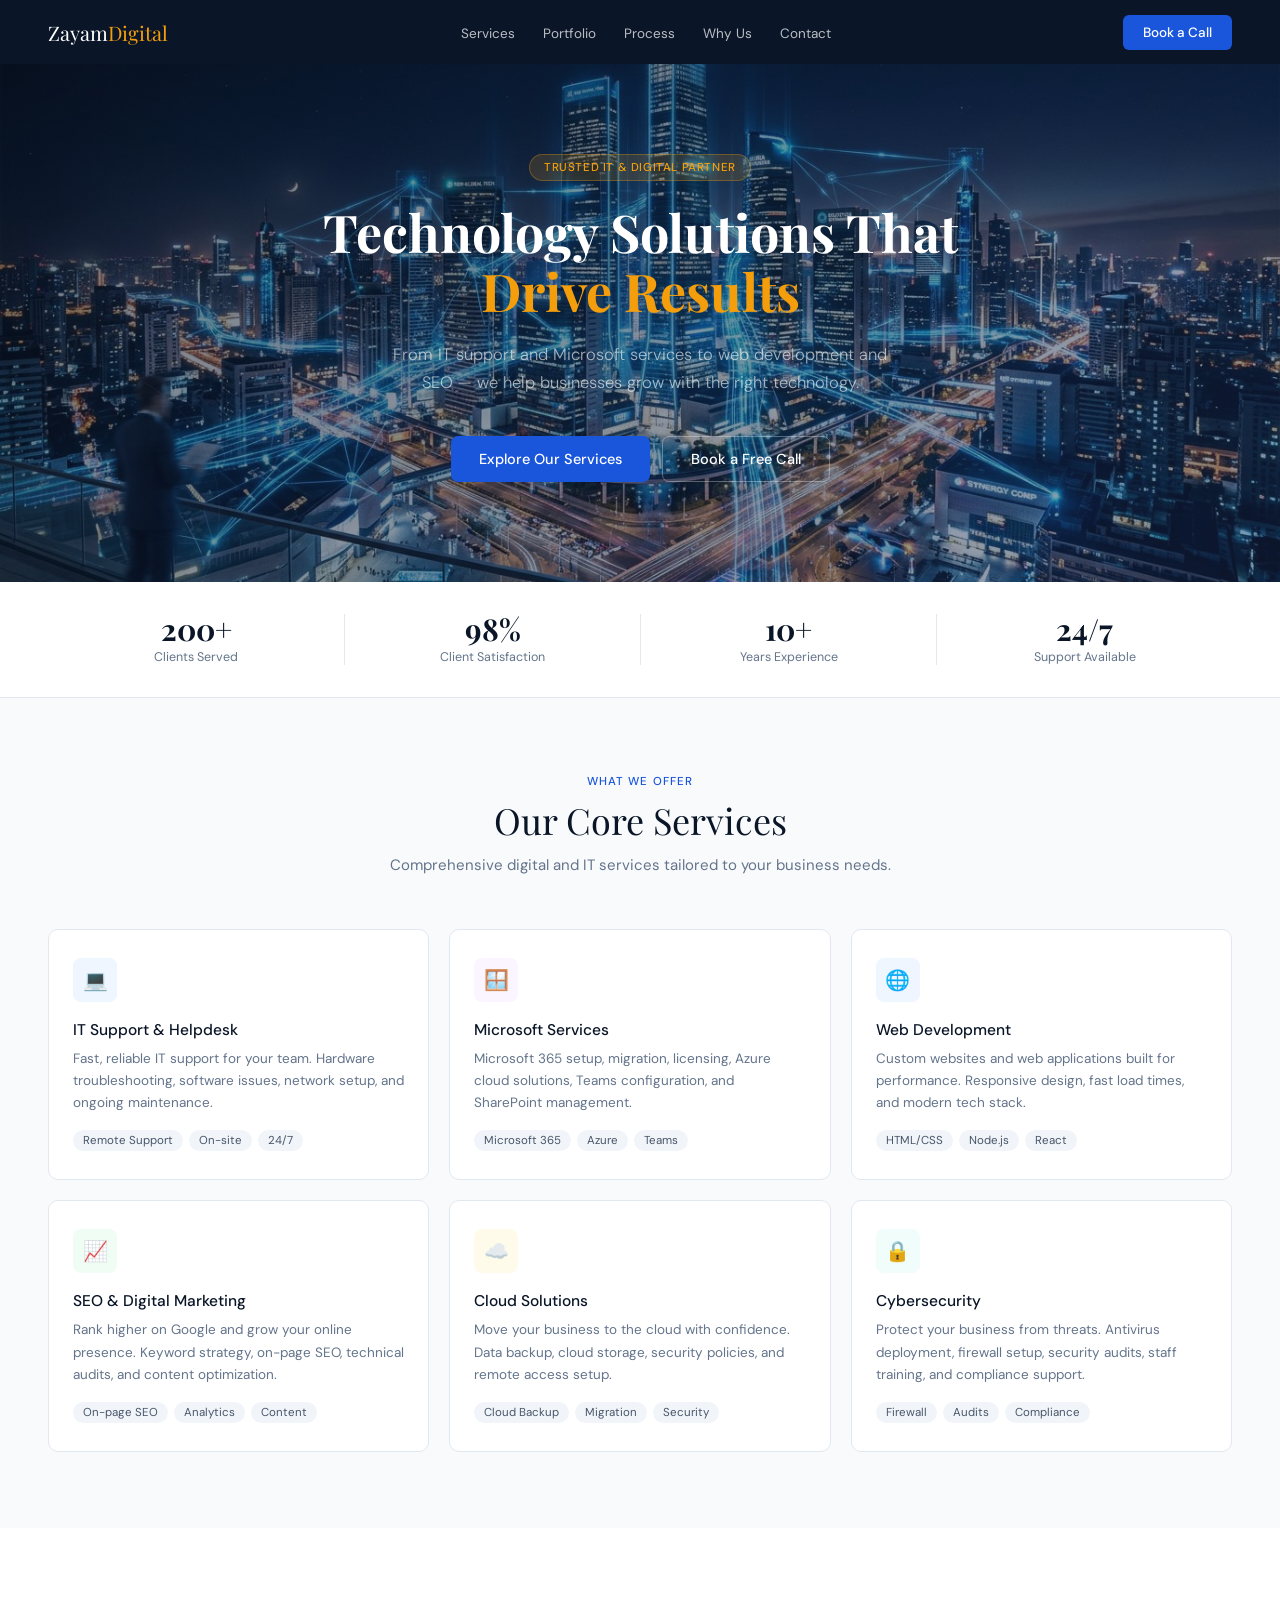
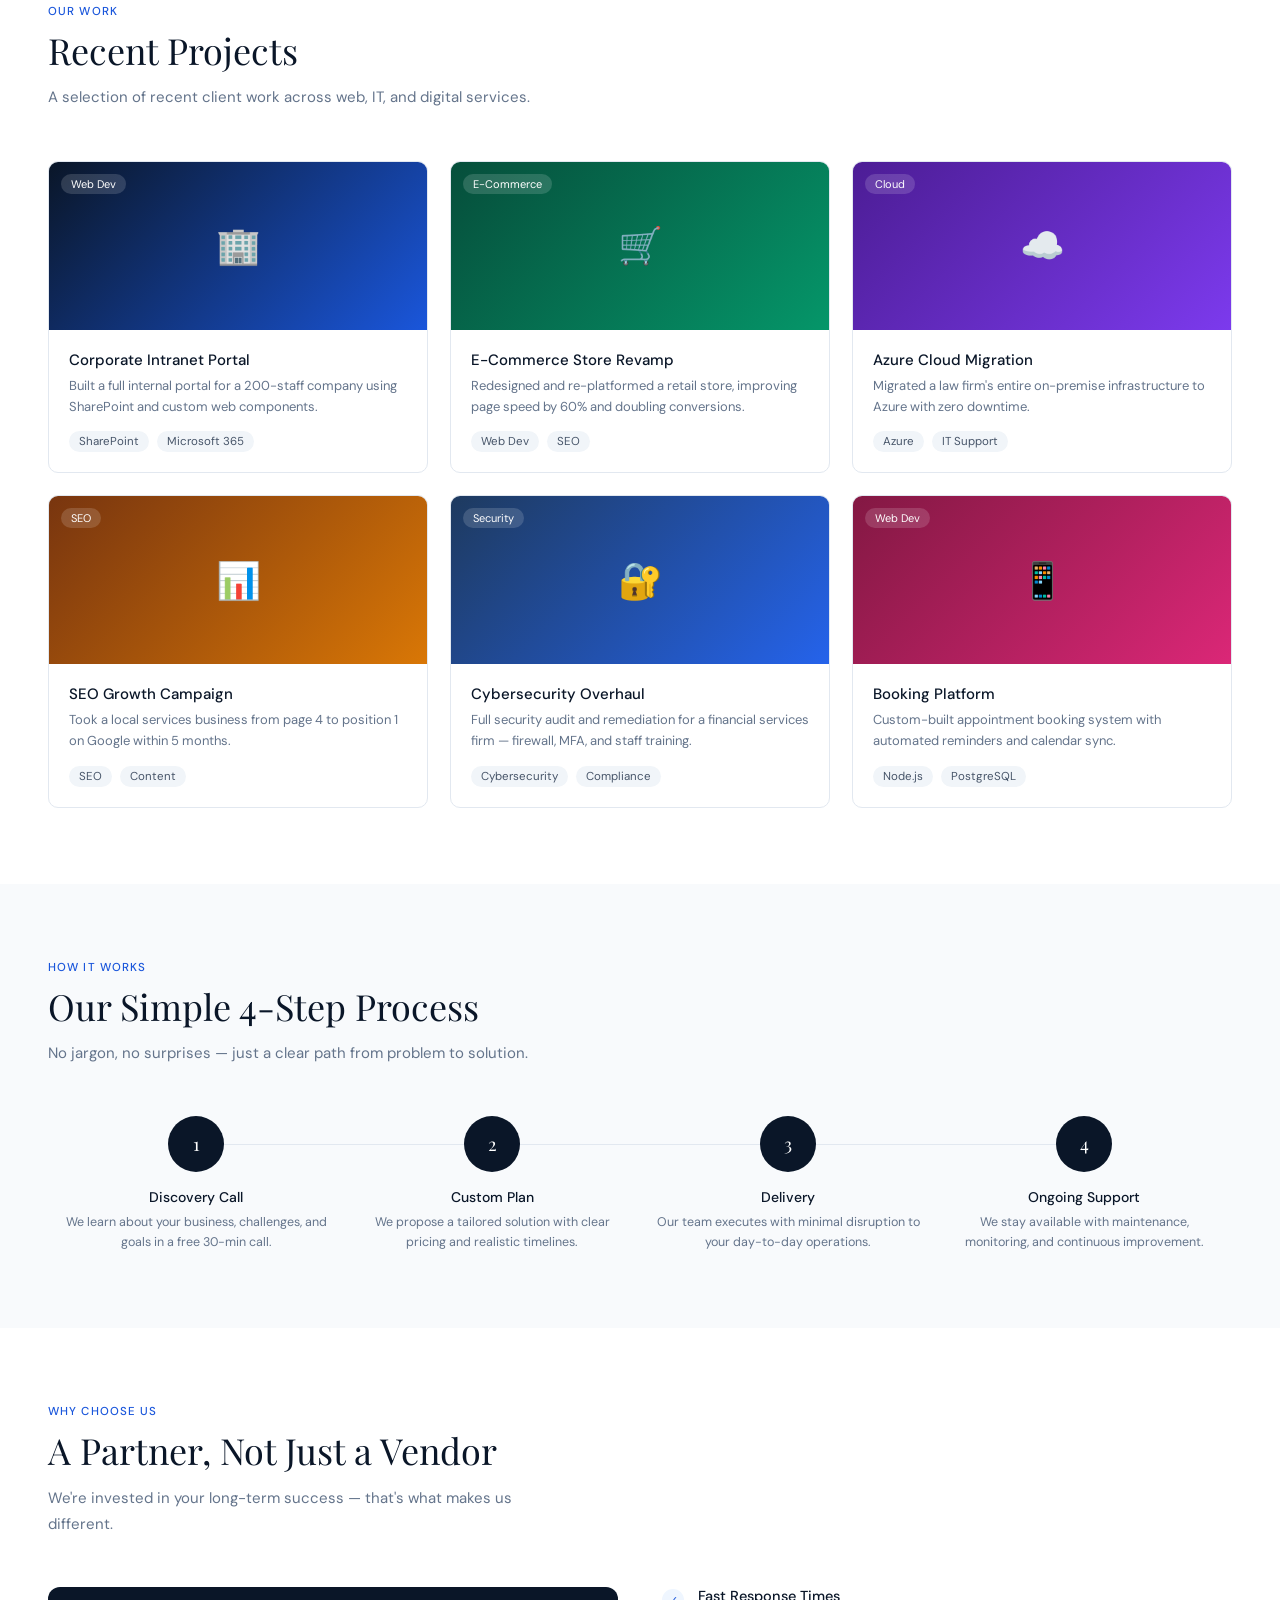
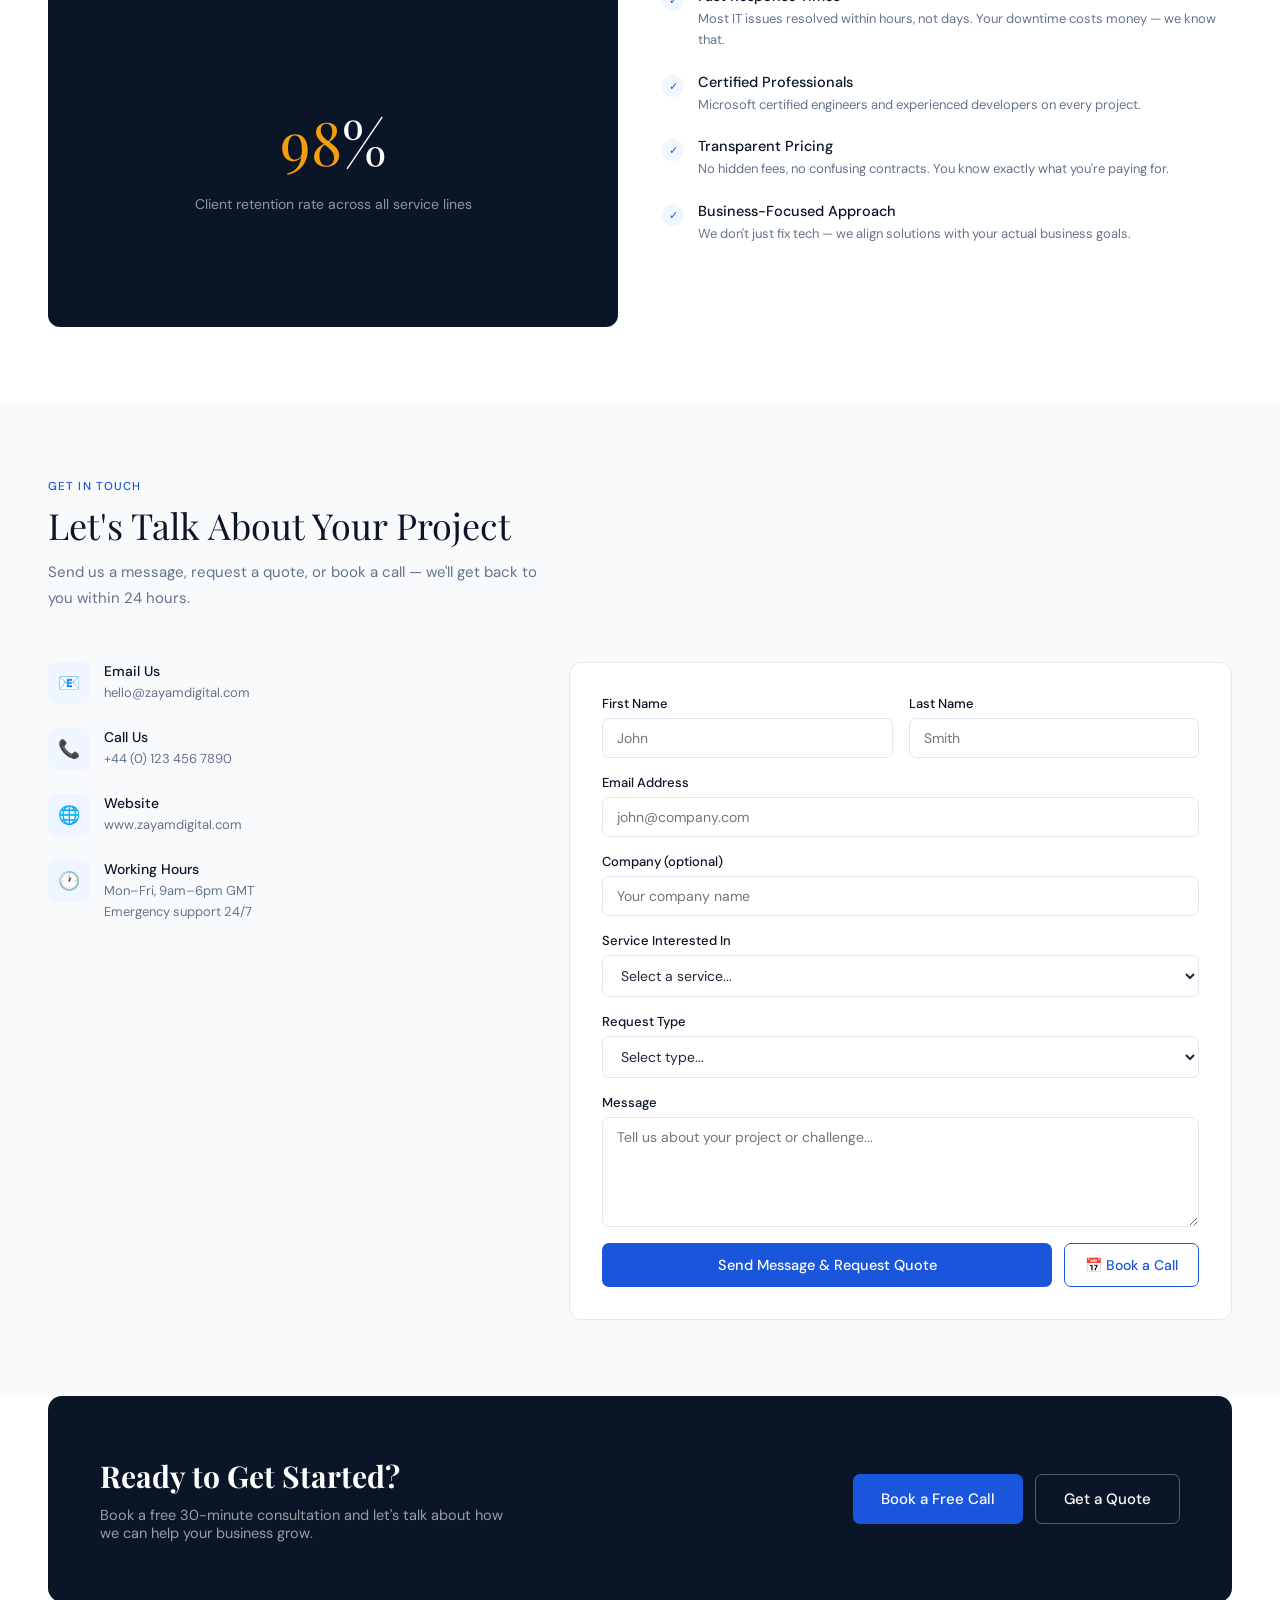
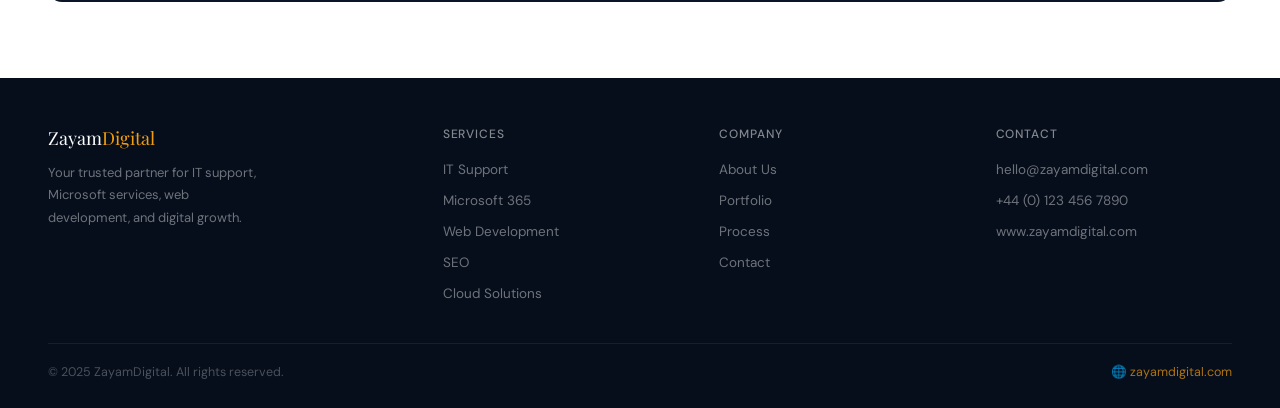
==== commit 79c9b11d: "Update index.html" ====
--- a/index.html
+++ b/index.html
@@ -36,9 +36,10 @@
     .nav-cta:hover { background: var(--blue-lt); }
 
     /* HERO */
-    .hero { background: linear-gradient(135deg, var(--navy) 0%, var(--navy2) 55%, #1a2f5a 100%); padding: 90px 48px 100px; text-align: center; position: relative; overflow: hidden; }
-    .hero::before { content:''; position:absolute; top:-100px; right:-100px; width:400px; height:400px; border-radius:50%; border:1px solid rgba(255,255,255,0.04); }
-    .hero::after  { content:''; position:absolute; bottom:-80px; left:-80px; width:300px; height:300px; border-radius:50%; border:1px solid rgba(255,255,255,0.04); }
+    .hero { background: url('[data-uri]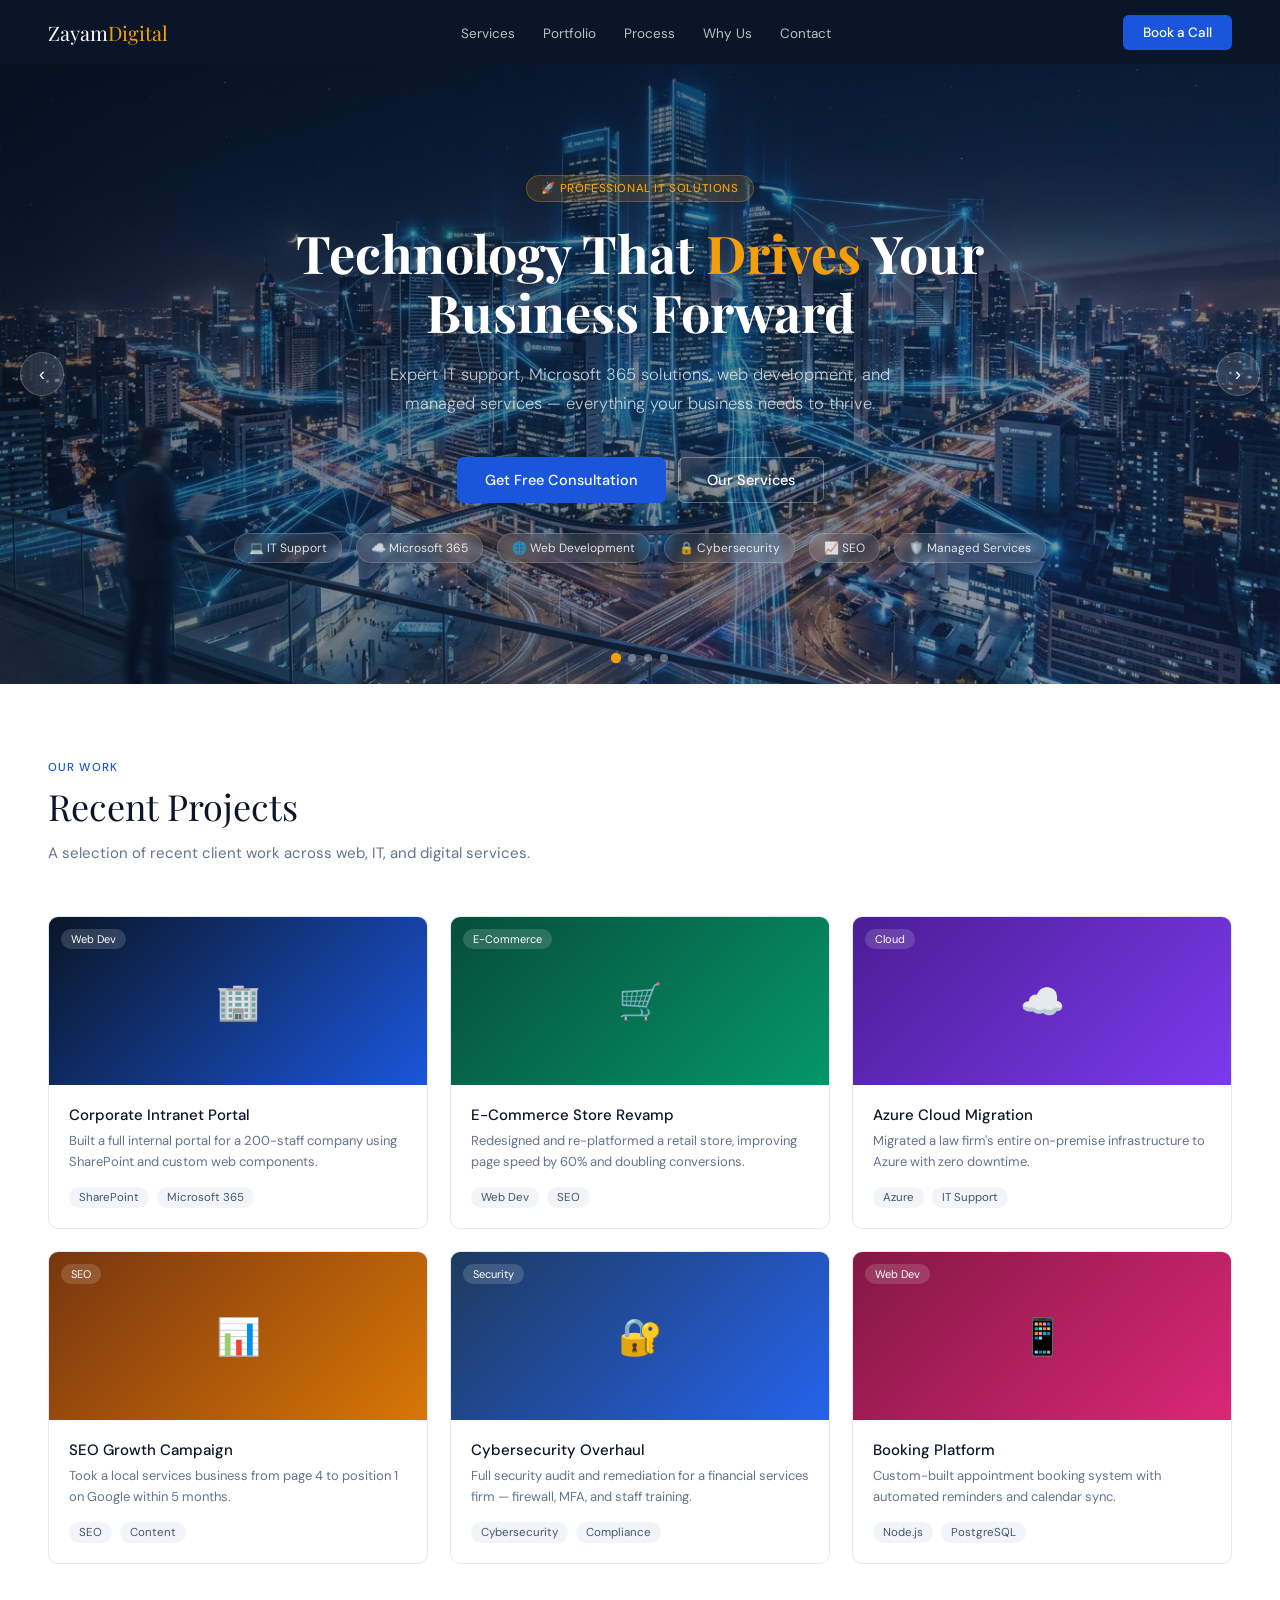
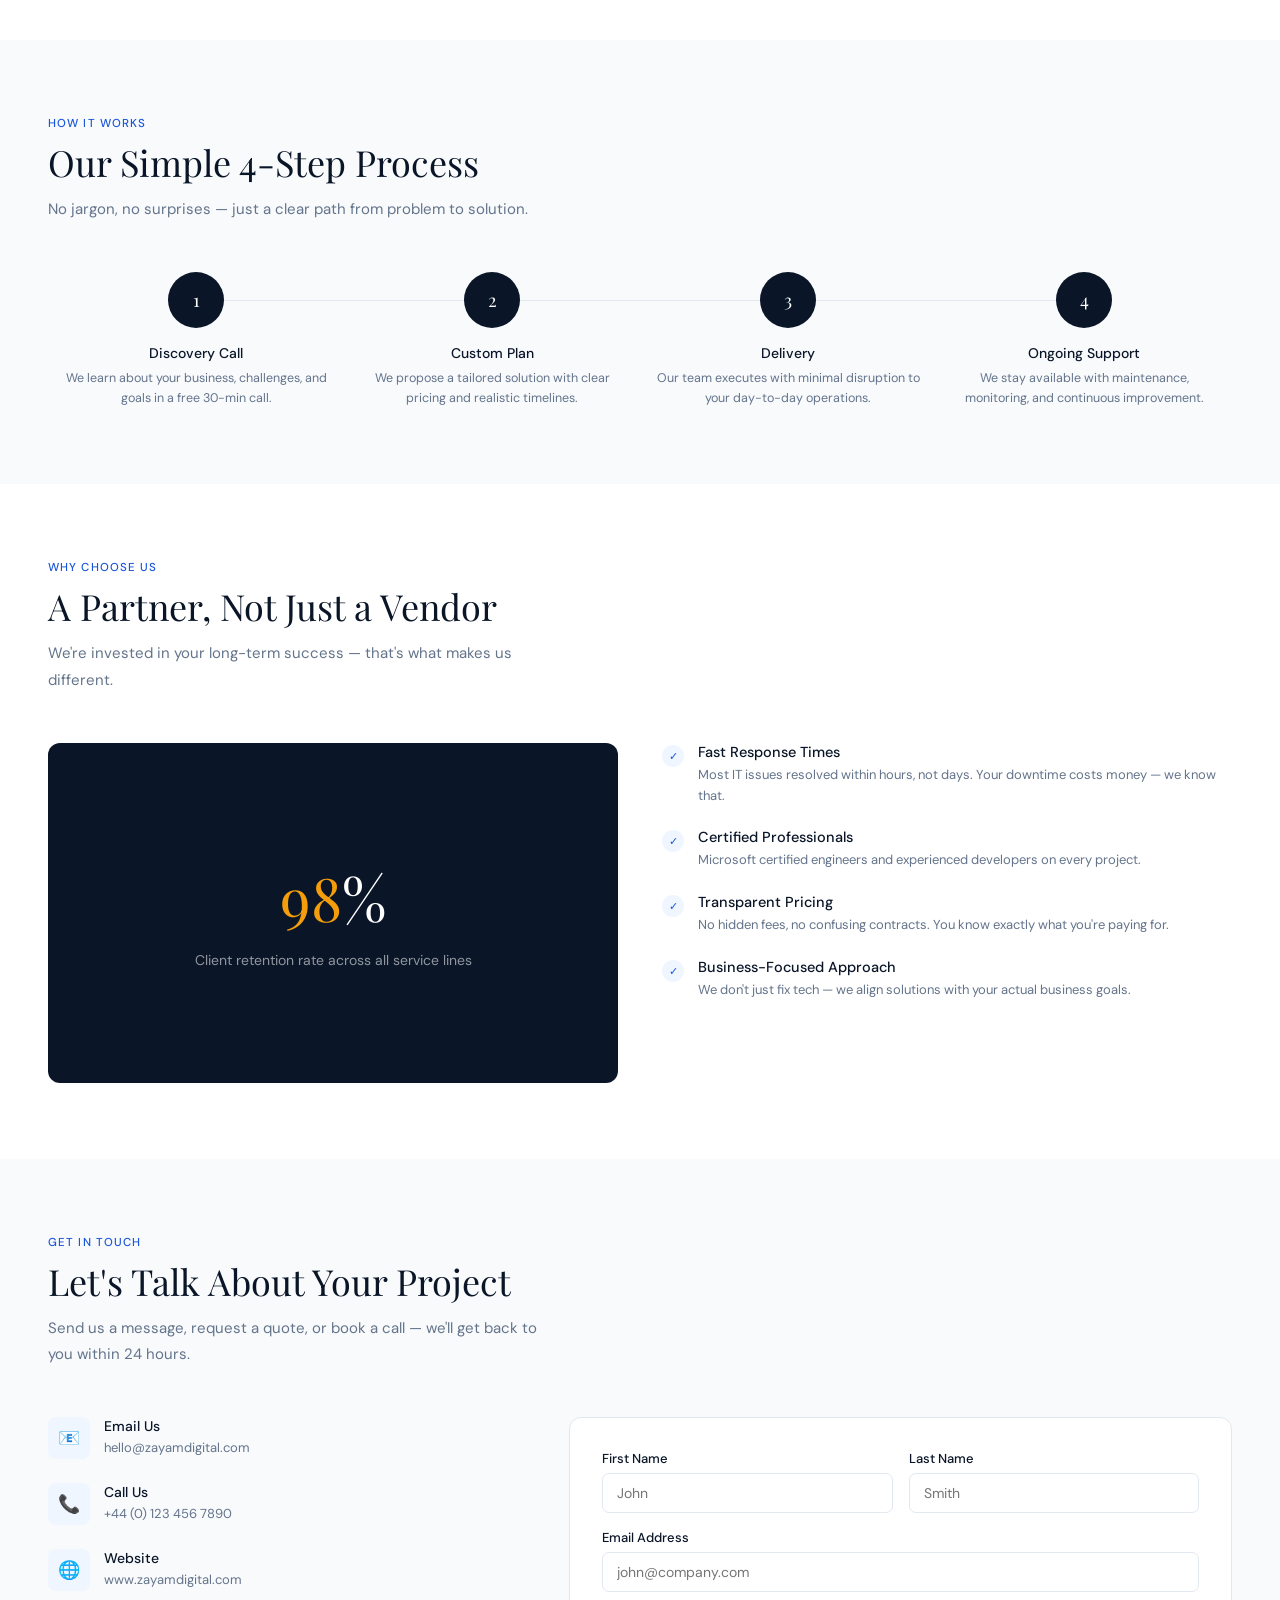
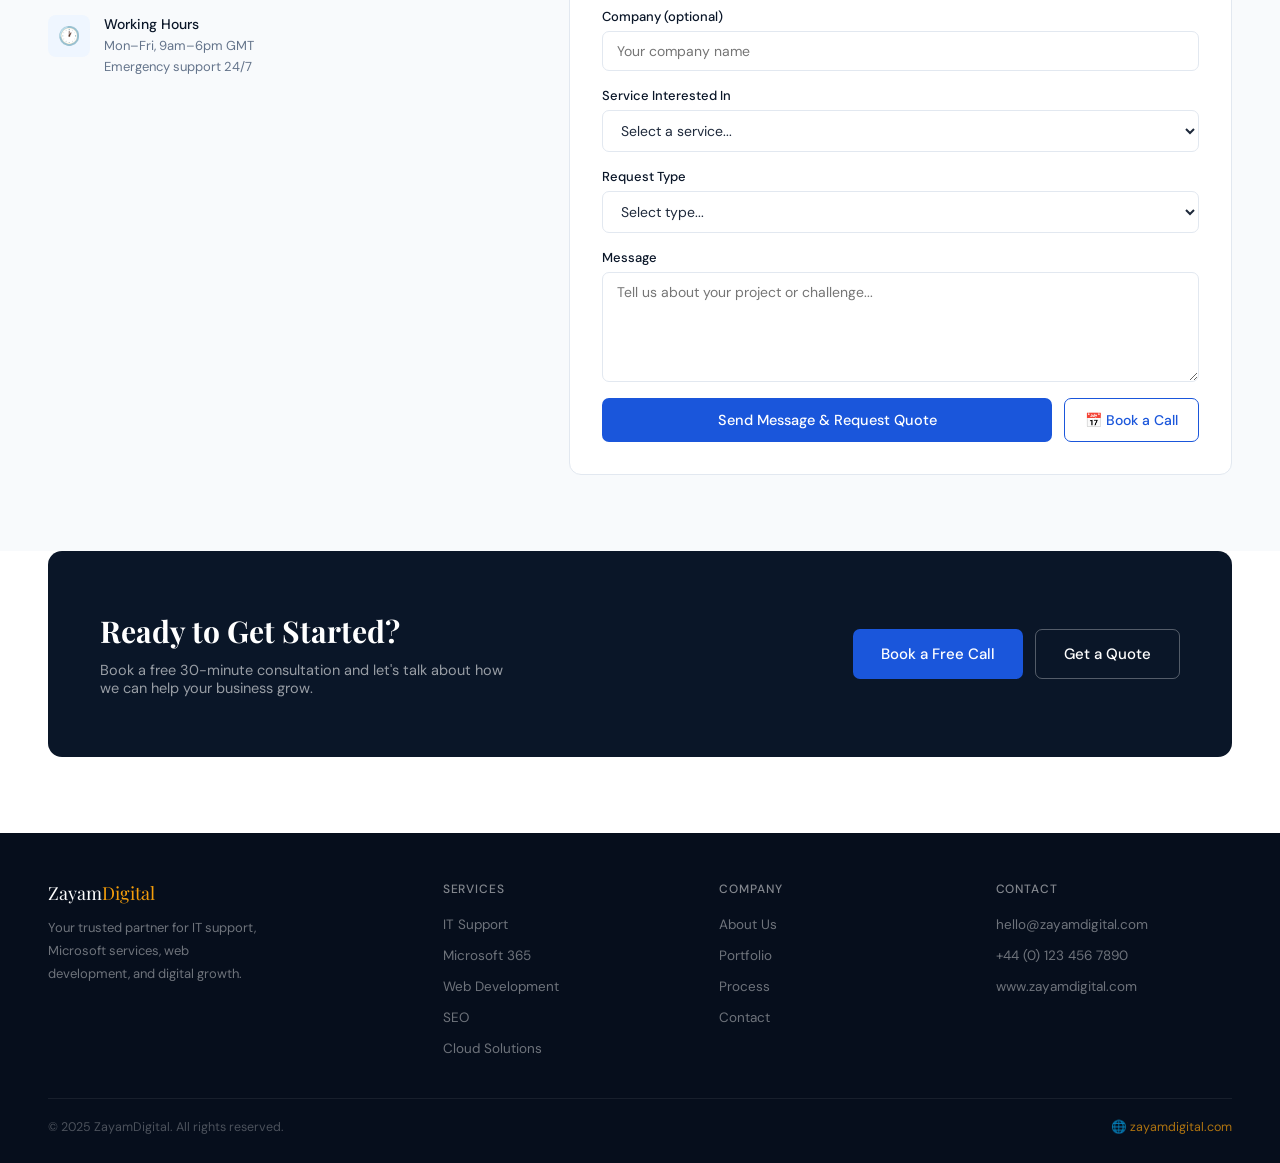
==== commit eccaae9b: "Add files via upload" ====
--- a/index.html
+++ b/index.html
@@ -36,15 +36,35 @@
     .nav-cta:hover { background: var(--blue-lt); }
 
     /* HERO */
-    .hero { background: url('[data-uri]